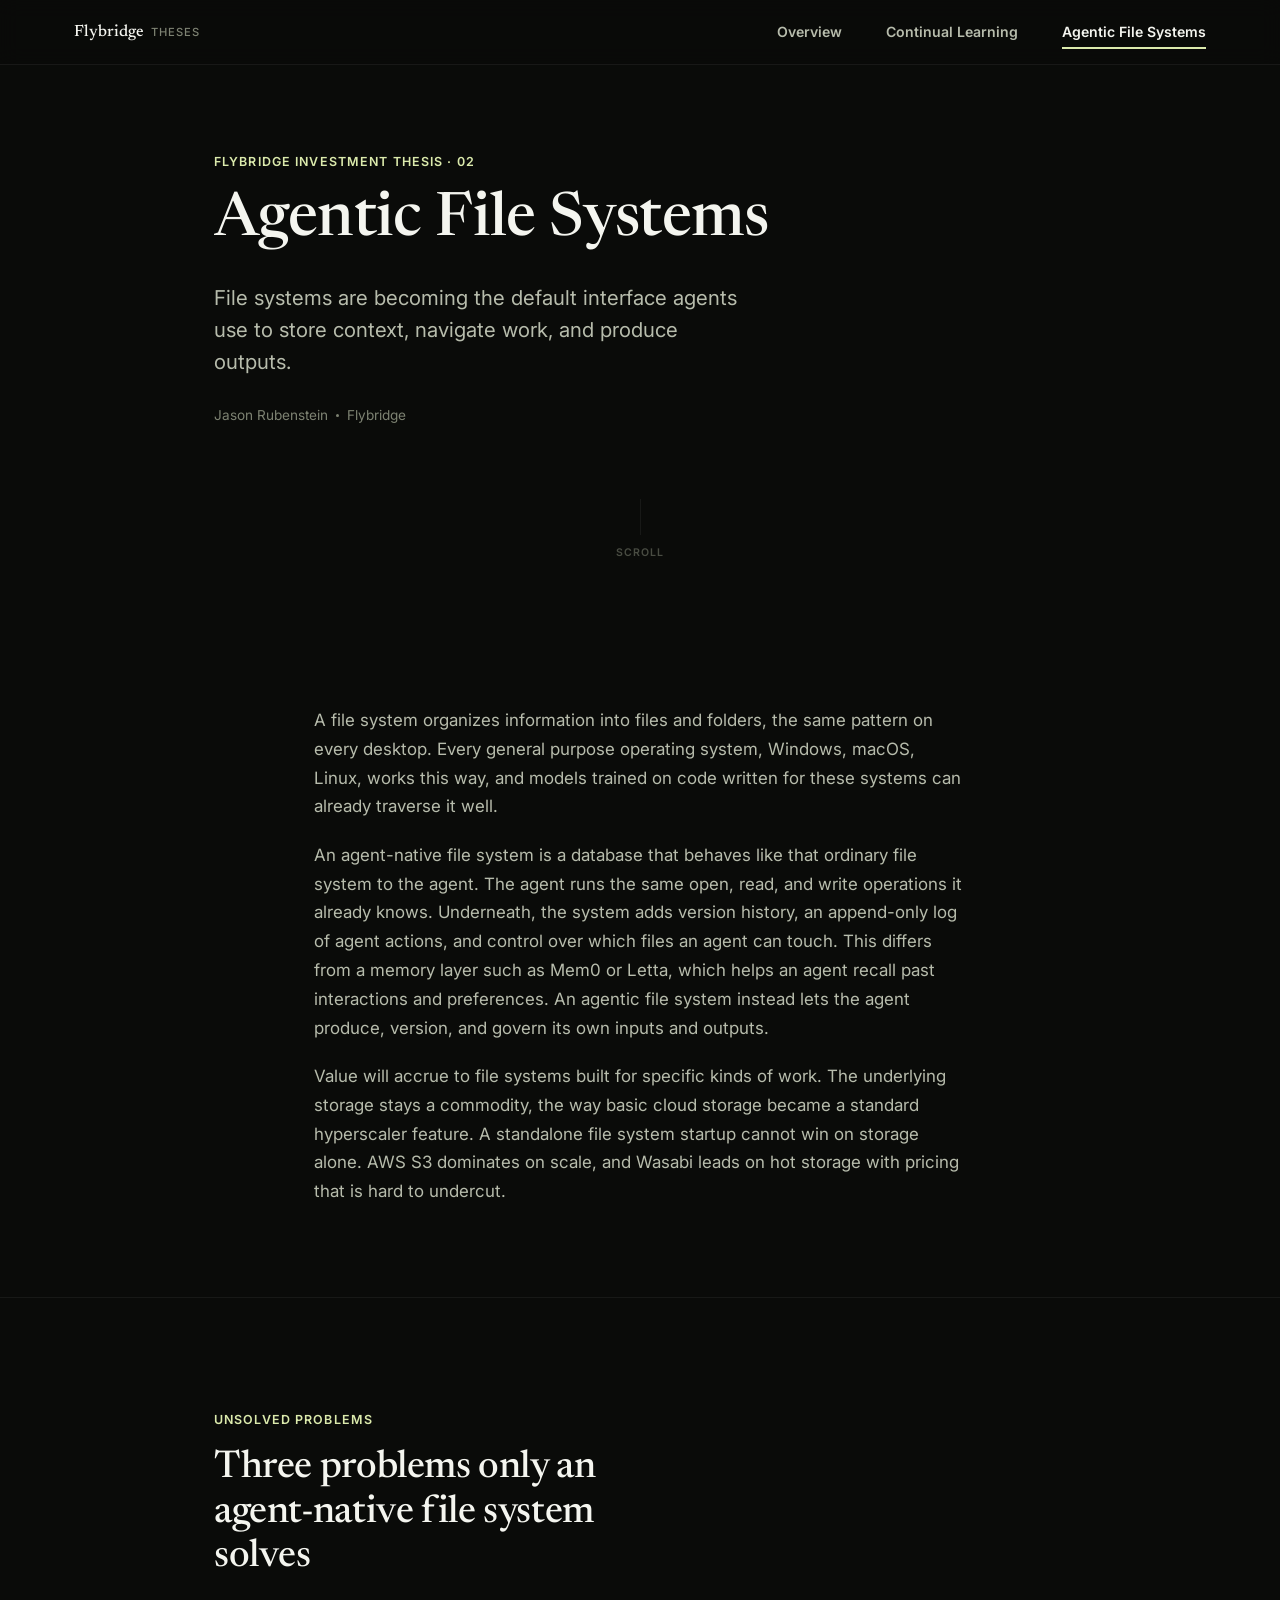
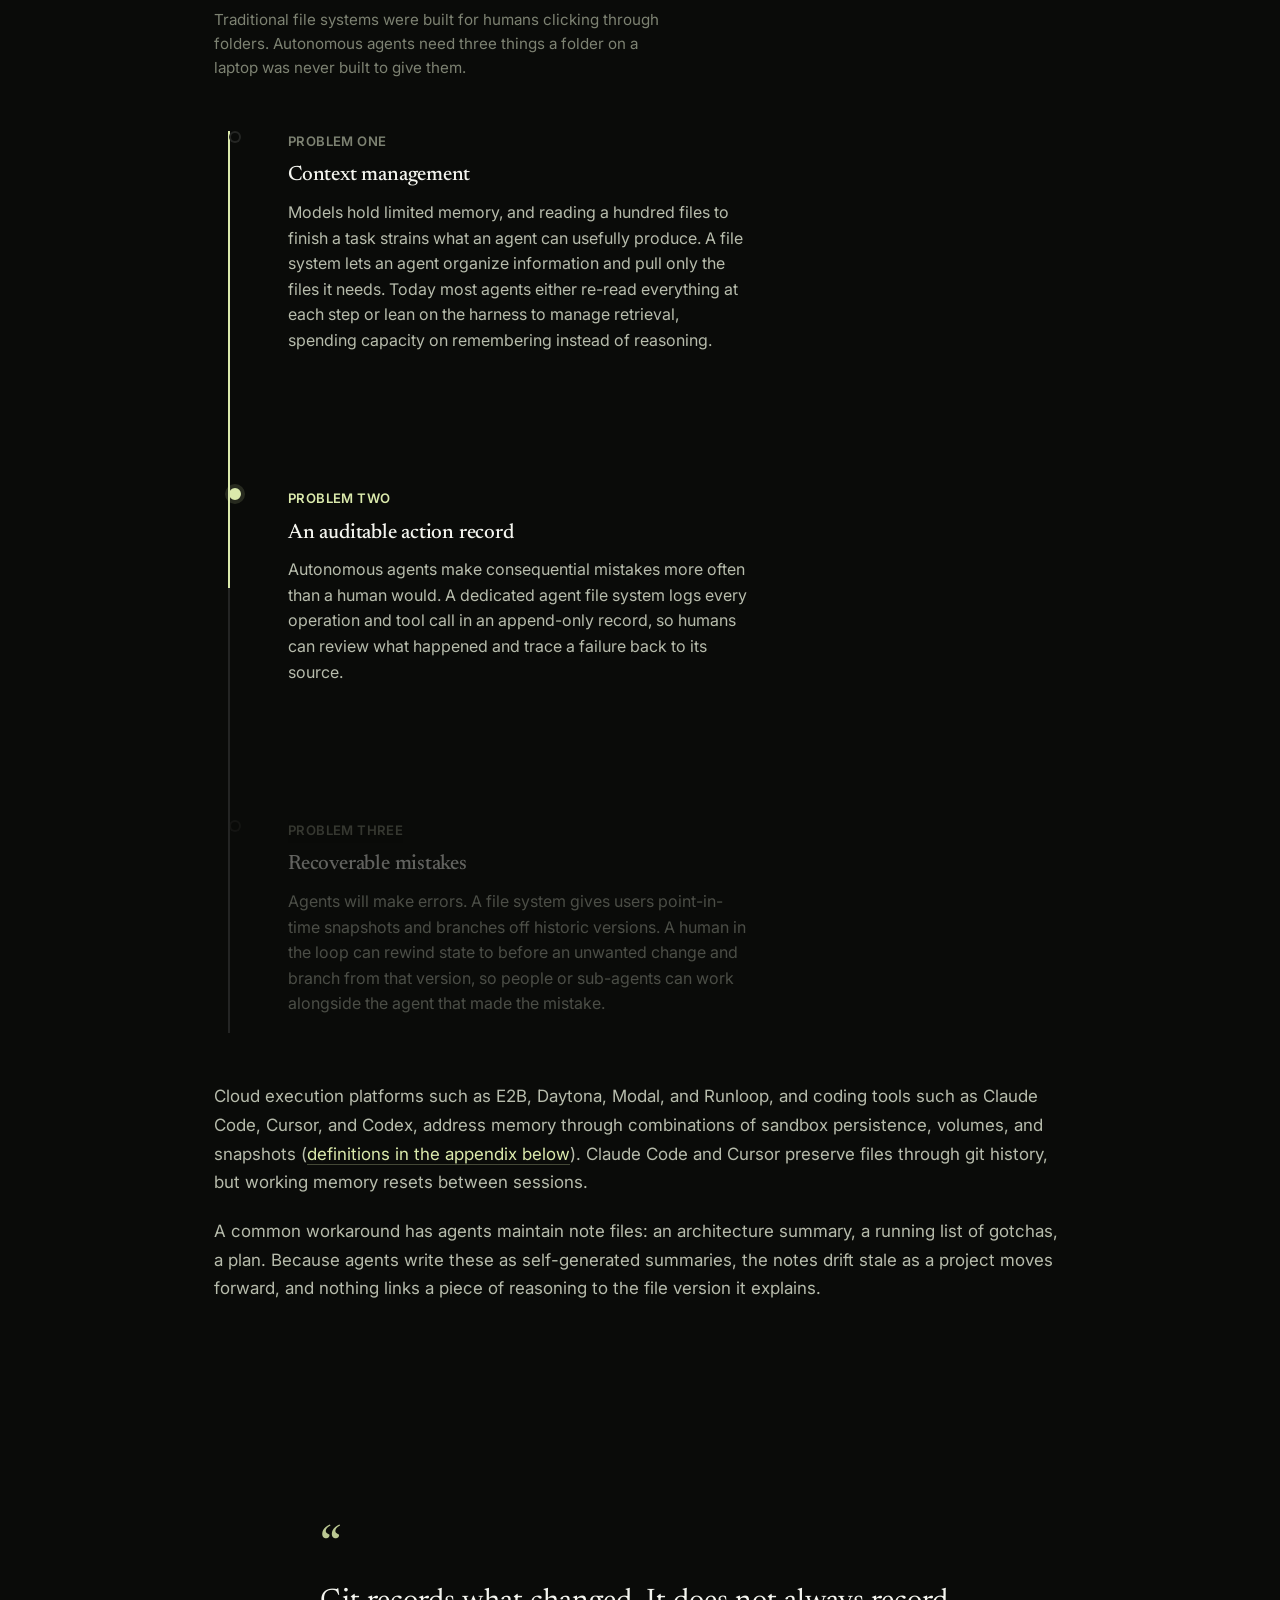
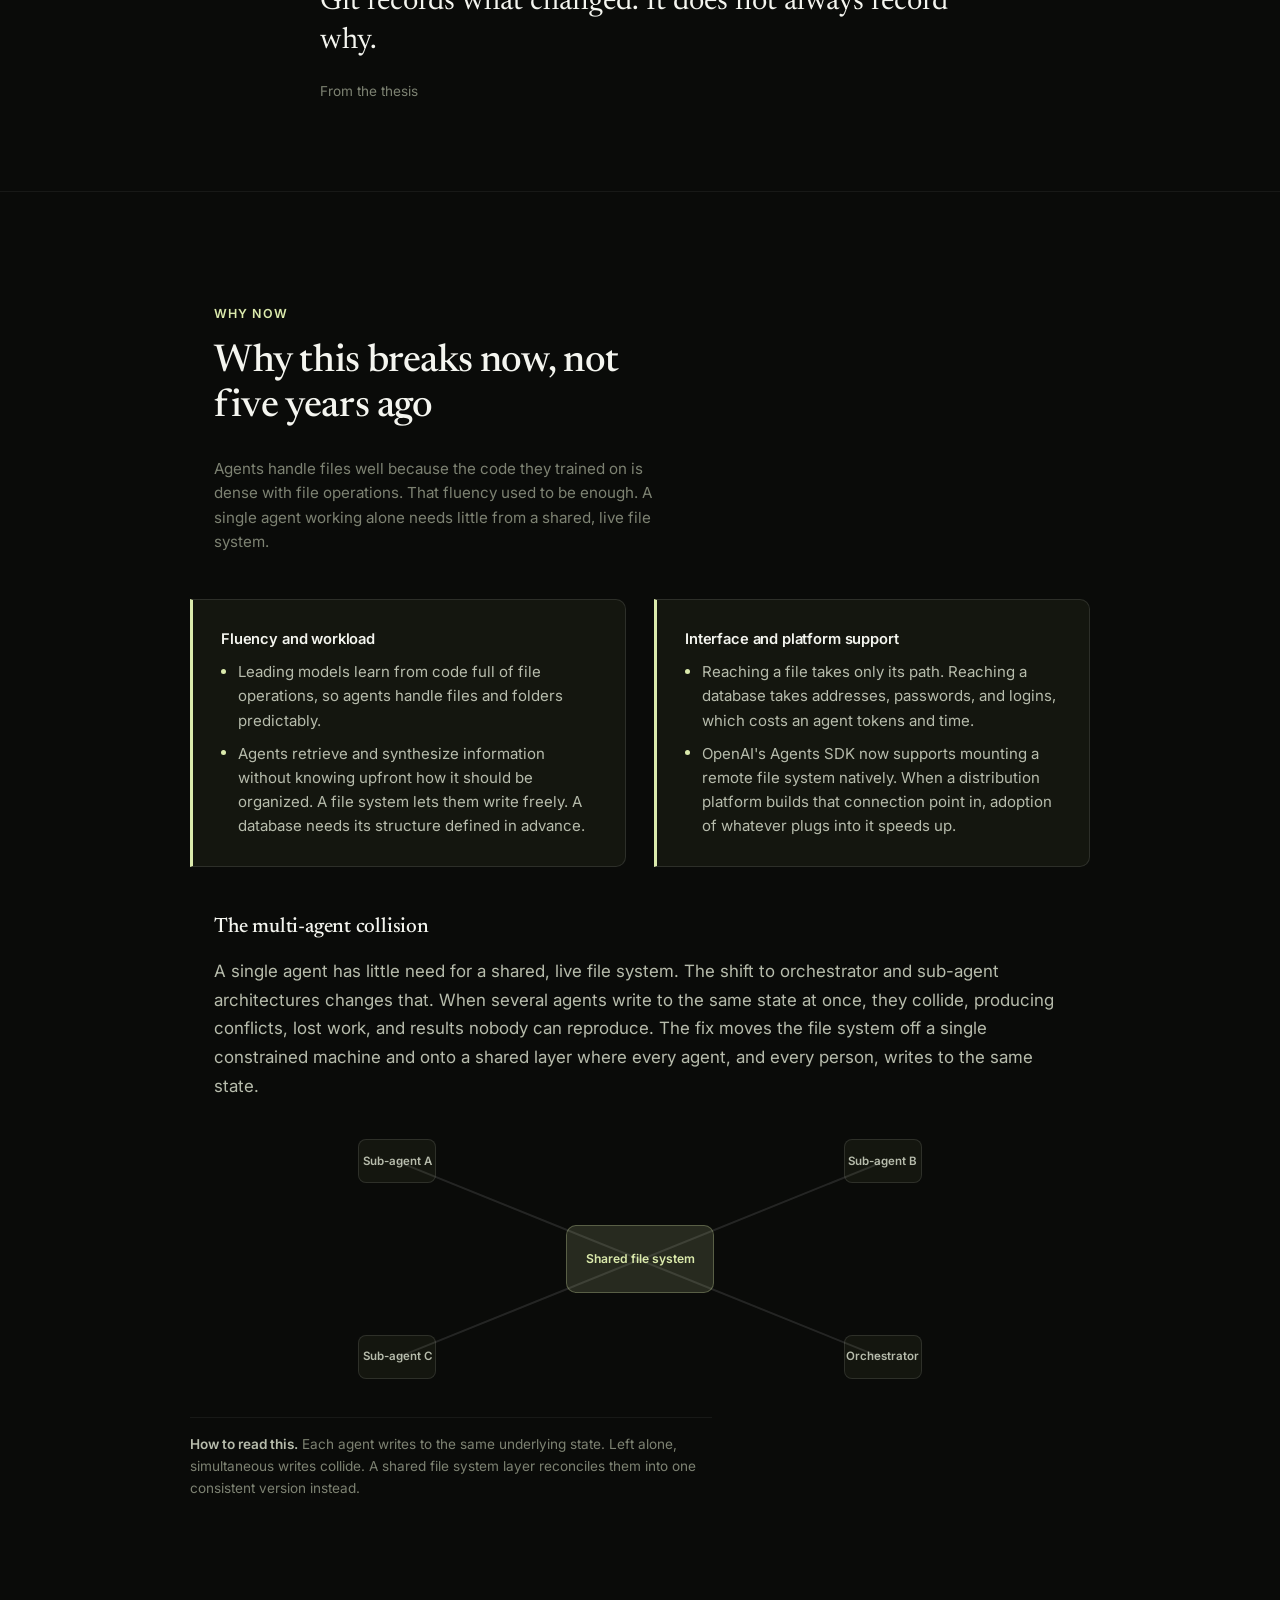
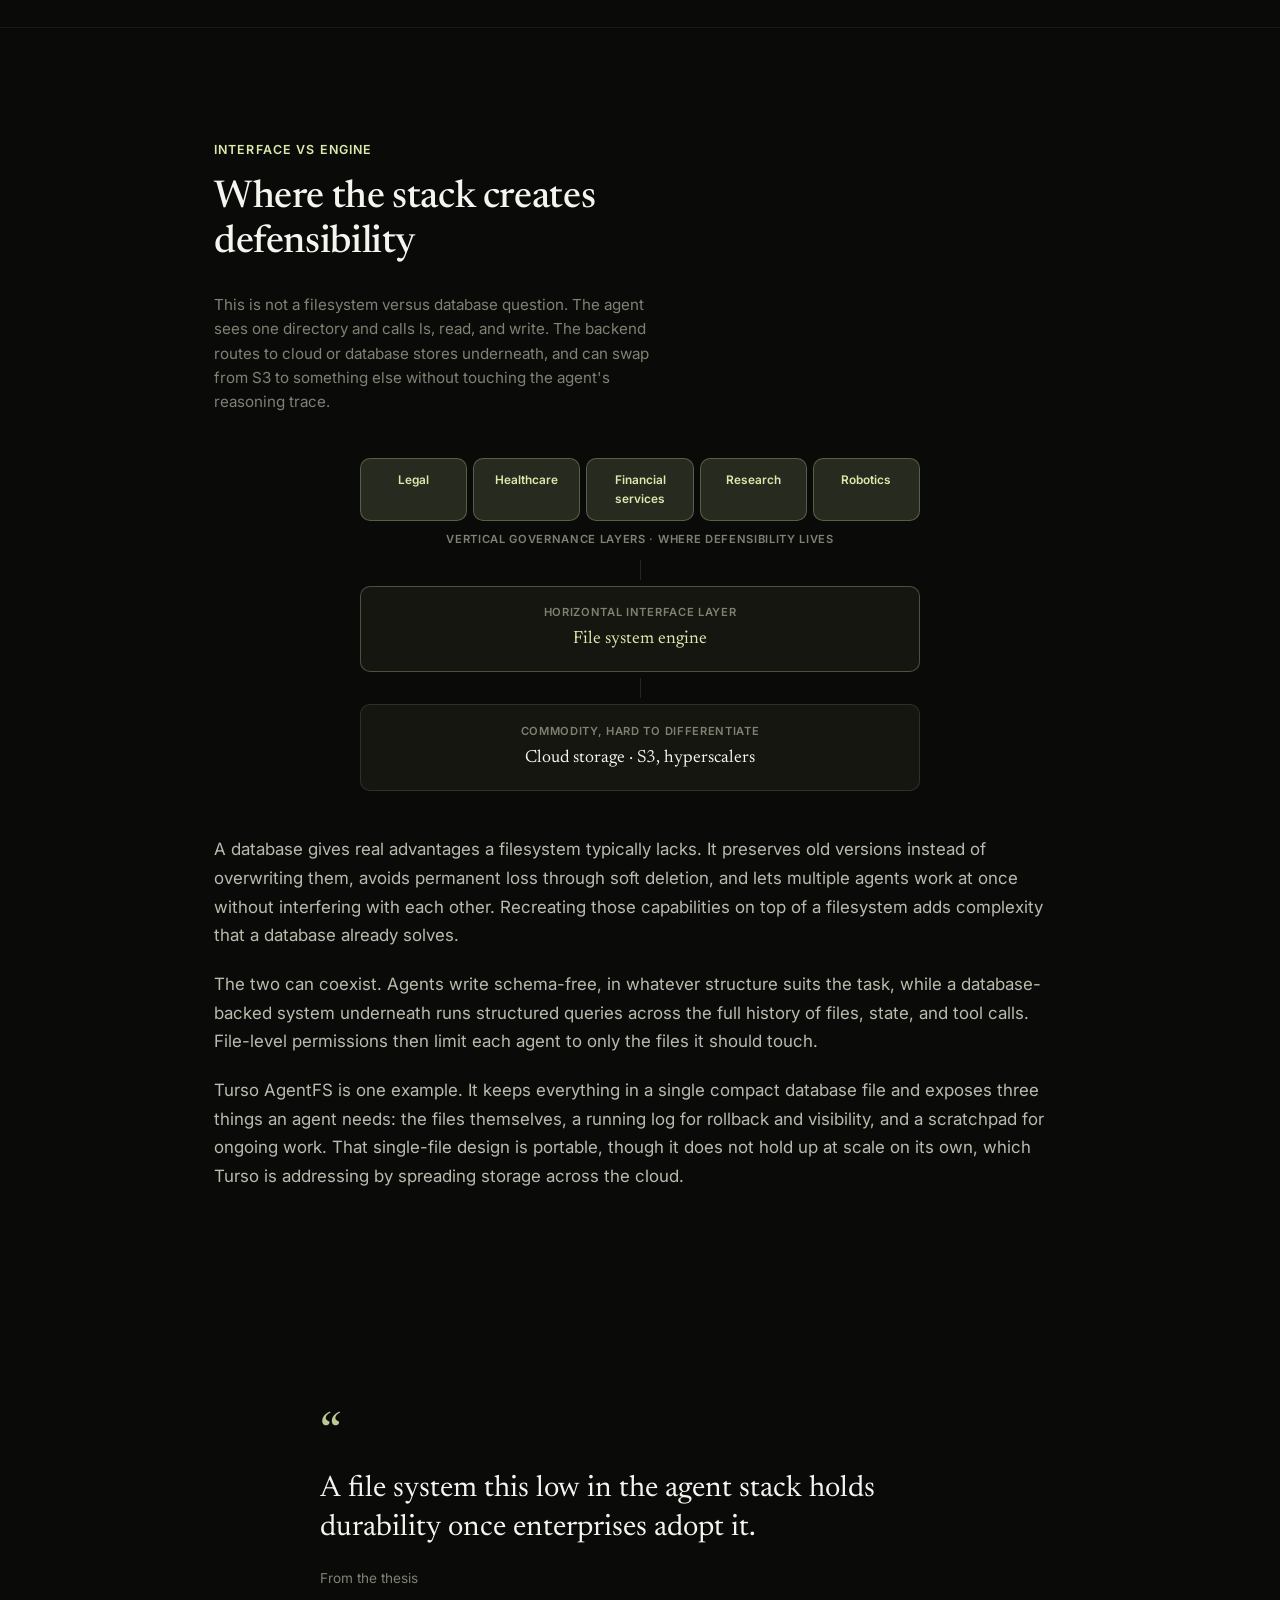
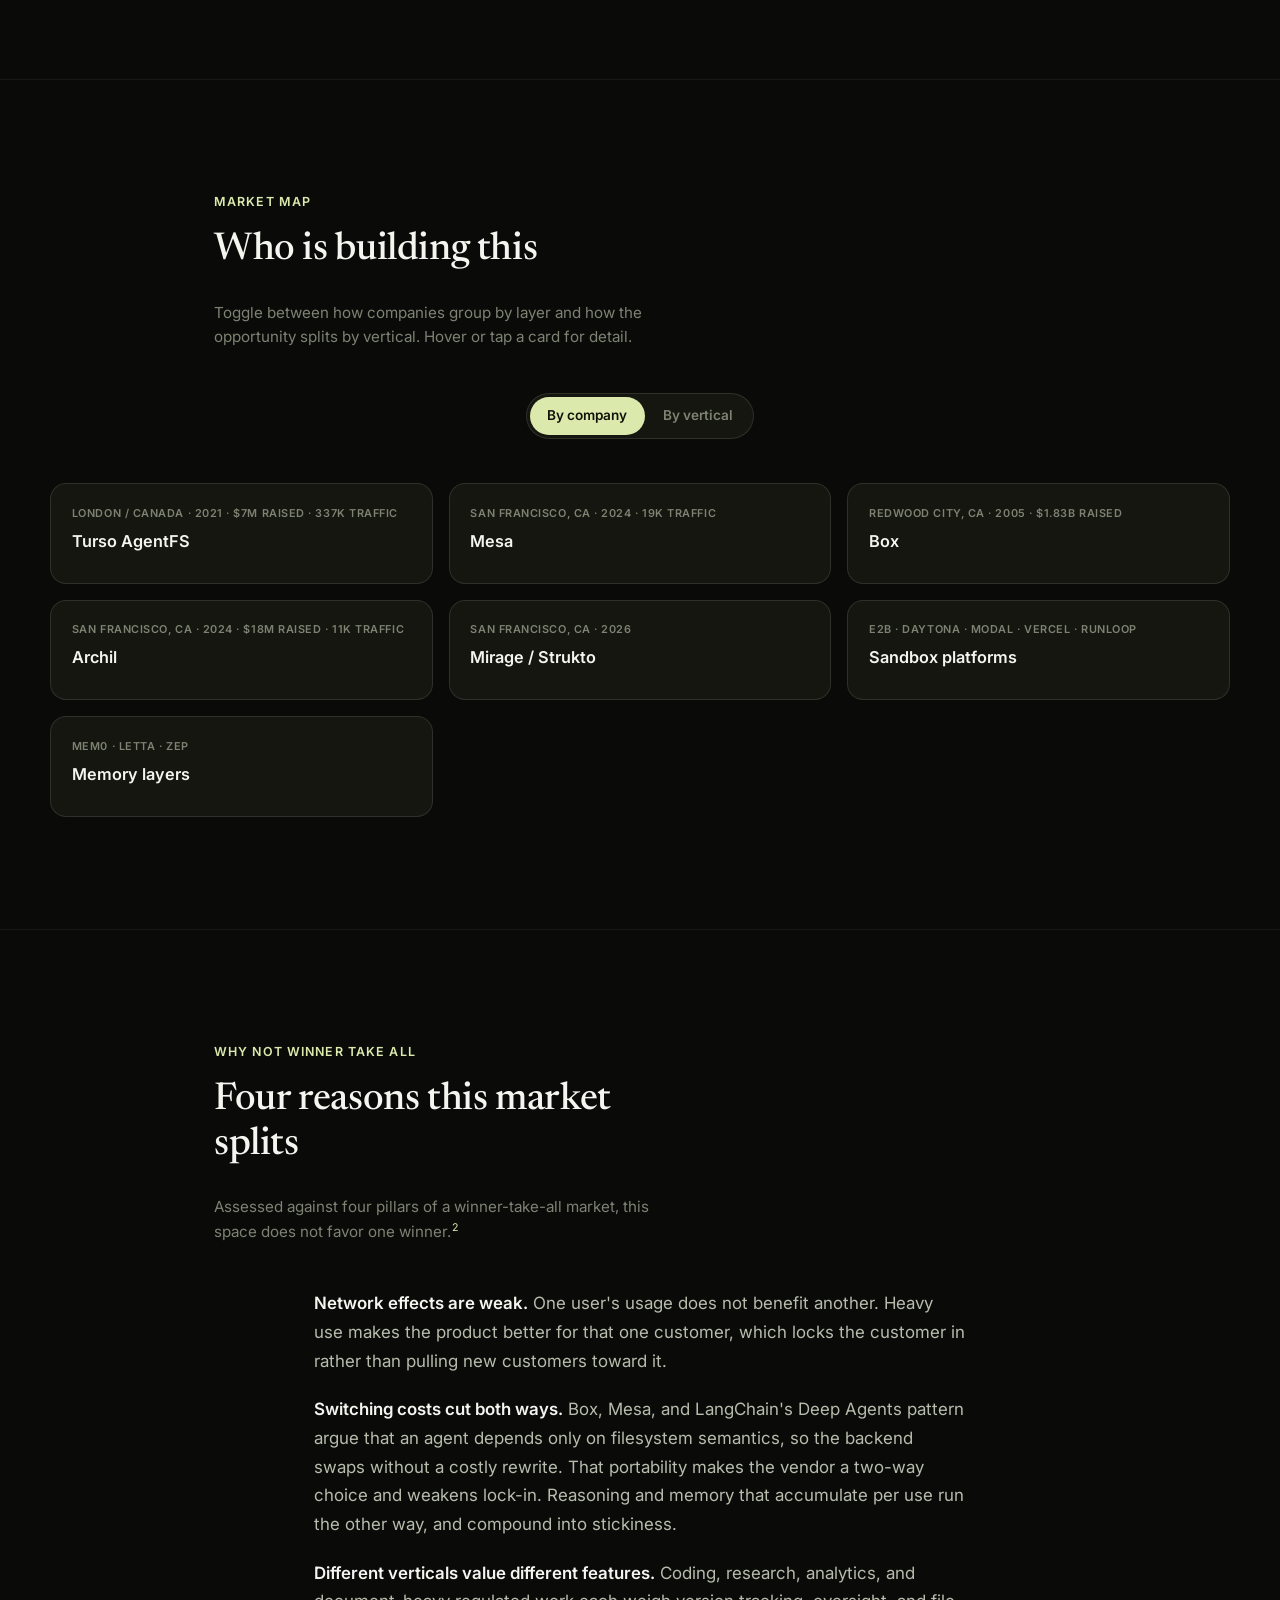
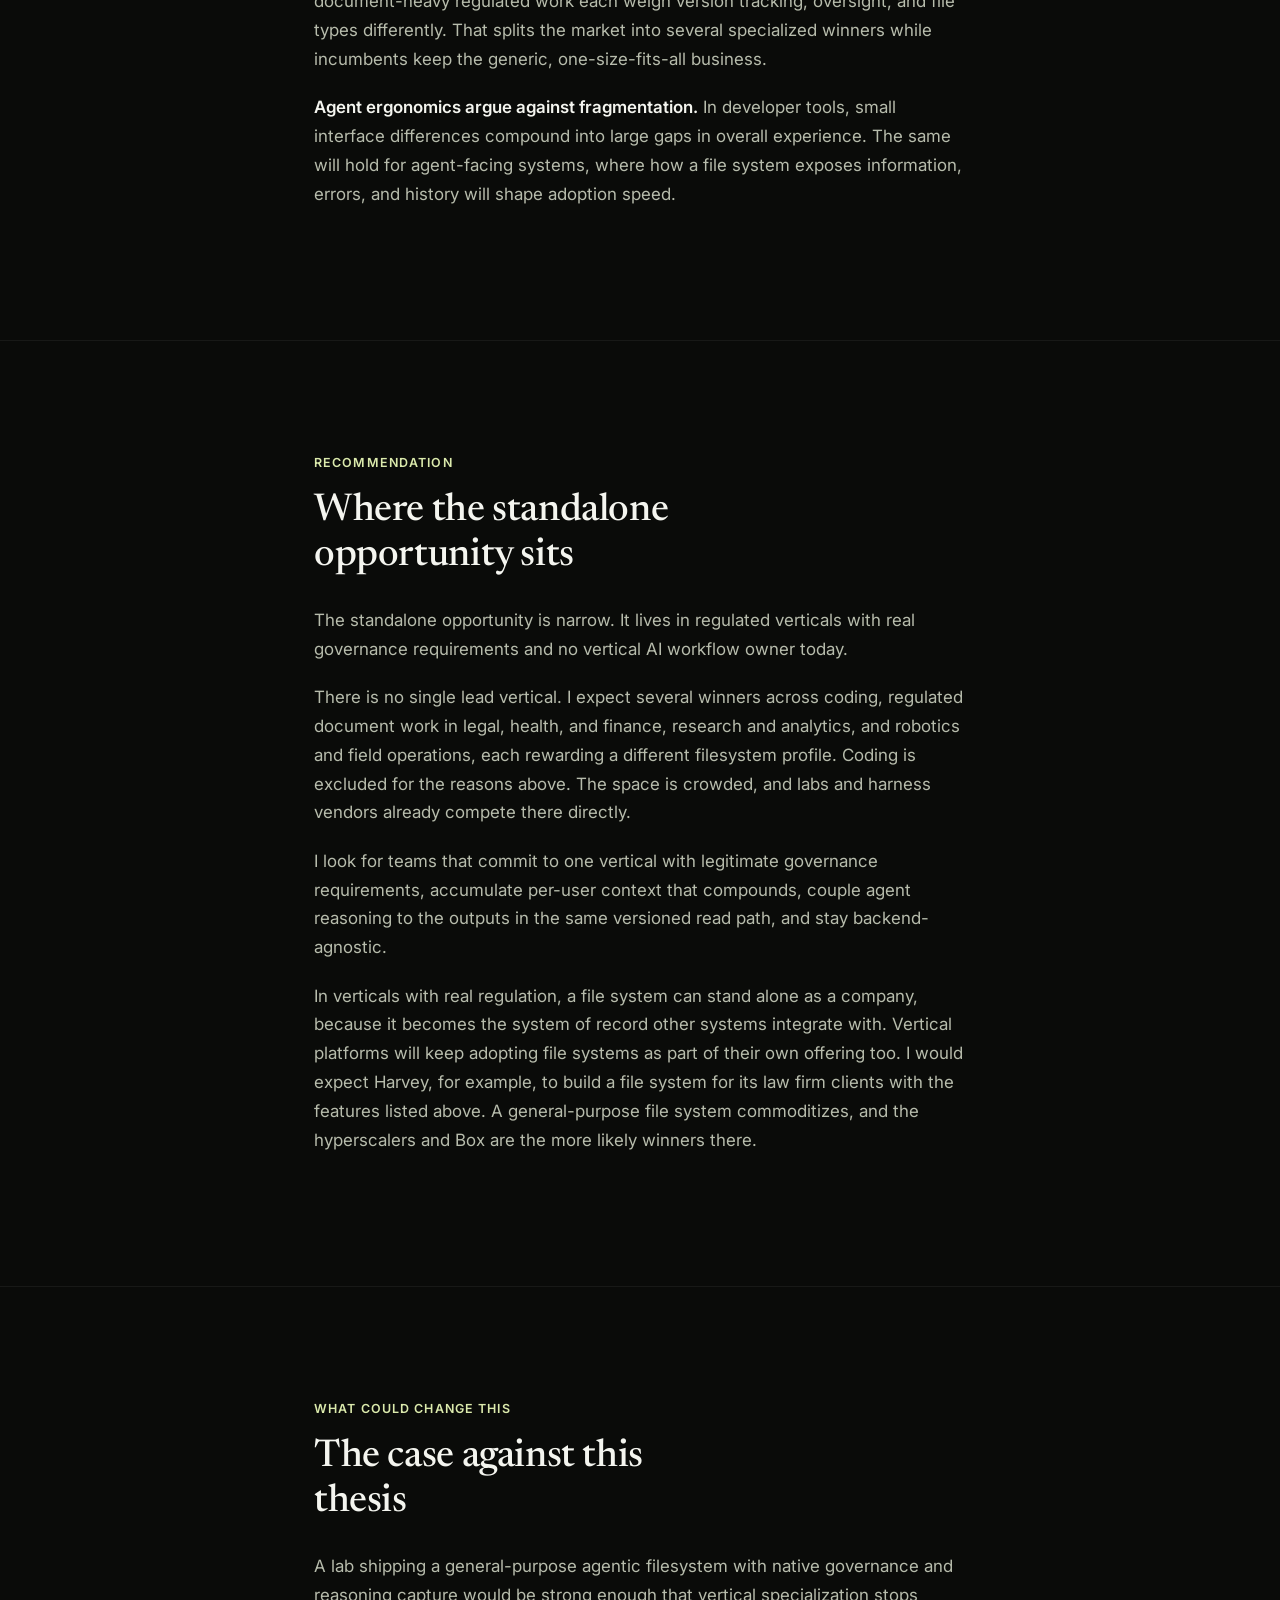
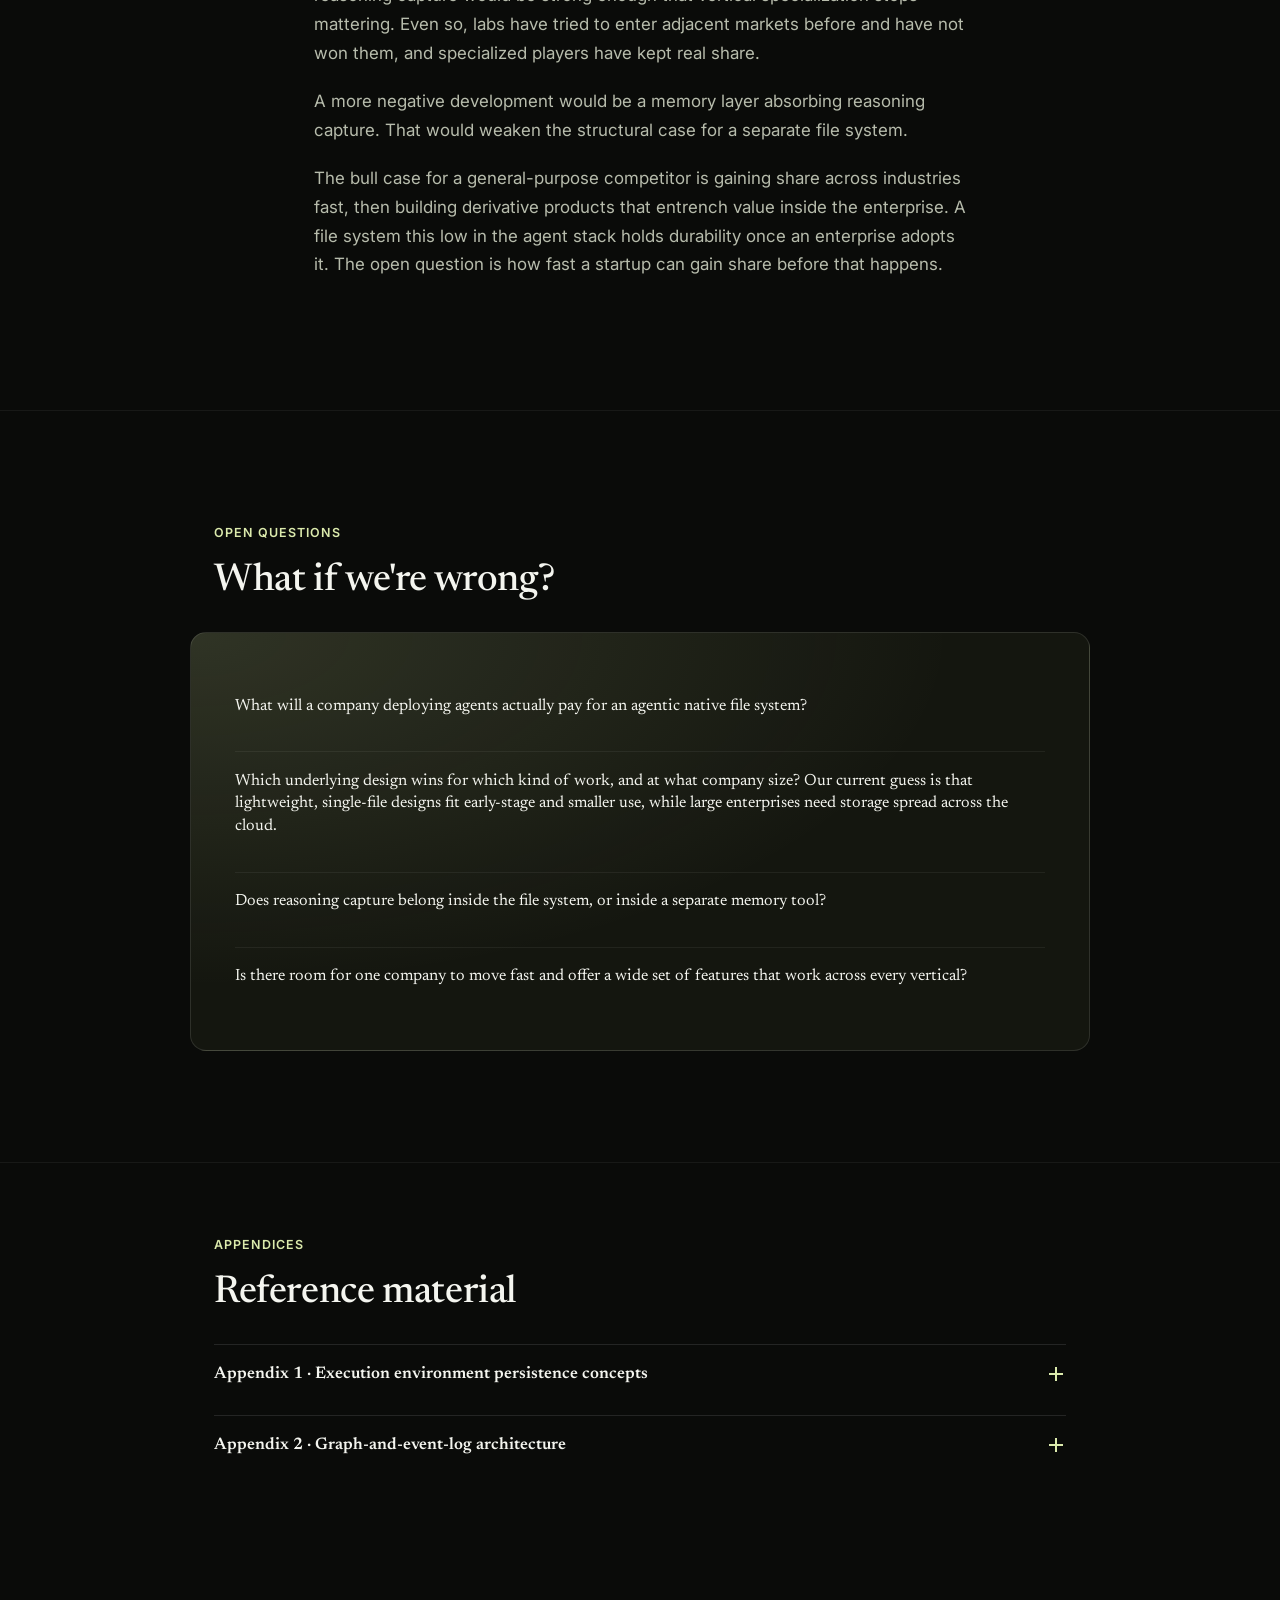
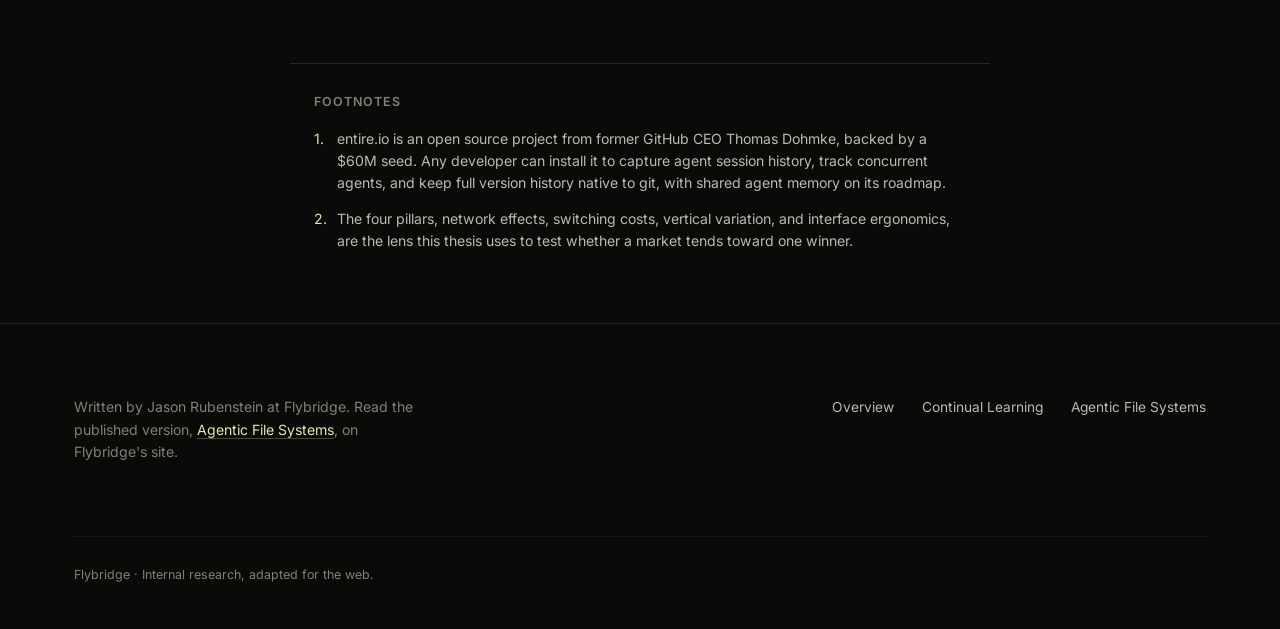
==== agentic-file-systems.html @ 0da9549b "initial commit" ====
<!DOCTYPE html>
<html lang="en">
<head>
<meta charset="UTF-8" />
<meta name="viewport" content="width=device-width, initial-scale=1.0" />
<title>Agentic File Systems — Flybridge Investment Thesis</title>
<meta name="description" content="File systems are becoming the default interface agents use to store context, navigate work, and produce outputs. A Flybridge investment thesis on where value accrues in agent-native file systems." />
<link rel="preconnect" href="https://fonts.googleapis.com">
<link rel="preconnect" href="https://fonts.gstatic.com" crossorigin>
<link href="https://fonts.googleapis.com/css2?family=Newsreader:wght@500&family=Inter:wght@400;600&display=swap" rel="stylesheet">
<link rel="stylesheet" href="css/style.css">
</head>
<body>

<div class="scroll-progress" aria-hidden="true"></div>

<nav class="site-nav">
  <div class="site-nav__inner">
    <a href="index.html" class="site-nav__brand">Flybridge <span>Theses</span></a>
    <button class="site-nav__toggle" aria-label="Toggle menu" aria-expanded="false">
      <span></span><span></span><span></span>
    </button>
    <div class="site-nav__links">
      <a href="index.html">Overview</a>
      <a href="continual-learning.html">Continual Learning</a>
      <a href="agentic-file-systems.html" class="is-active">Agentic File Systems</a>
    </div>
  </div>
</nav>

<main>

  <!-- Hero -->
  <section class="hero">
    <div class="container container--wide">
      <span class="eyebrow reveal">Flybridge Investment Thesis · 02</span>
      <h1 class="word-reveal">Agentic File Systems</h1>
      <p class="lede hero__lede reveal">File systems are becoming the default interface agents use to store context, navigate work, and produce outputs.</p>
      <div class="hero__meta reveal">
        <span>Jason Rubenstein</span>
        <span class="dot"></span>
        <span>Flybridge</span>
      </div>
      <div class="scroll-cue" aria-hidden="true">
        <div class="scroll-cue__line"></div>
        <span>Scroll</span>
      </div>
    </div>
  </section>

  <!-- Overview / definition -->
  <section class="section--tight">
    <div class="container reveal">
      <p class="body-text">A file system organizes information into files and folders, the same pattern on every desktop. Every general purpose operating system, Windows, macOS, Linux, works this way, and models trained on code written for these systems can already traverse it well.</p>
      <p class="body-text">An agent-native file system is a database that behaves like that ordinary file system to the agent. The agent runs the same open, read, and write operations it already knows. Underneath, the system adds version history, an append-only log of agent actions, and control over which files an agent can touch. This differs from a memory layer such as Mem0 or Letta, which helps an agent recall past interactions and preferences. An agentic file system instead lets the agent produce, version, and govern its own inputs and outputs.</p>
      <p class="body-text">Value will accrue to file systems built for specific kinds of work. The underlying storage stays a commodity, the way basic cloud storage became a standard hyperscaler feature. A standalone file system startup cannot win on storage alone. AWS S3 dominates on scale, and Wasabi leads on hot storage with pricing that is hard to undercut.</p>
    </div>
  </section>

  <!-- Three problems -->
  <section class="section section-border">
    <div class="container container--wide reveal">
      <span class="eyebrow">Unsolved problems</span>
      <h2 class="section-title">Three problems only an agent-native file system solves</h2>
      <p class="section-kicker">Traditional file systems were built for humans clicking through folders. Autonomous agents need three things a folder on a laptop was never built to give them.</p>
    </div>

    <div class="timeline container container--wide reveal">
      <div class="timeline__spine">
        <div class="timeline__spine-track"></div>
        <div class="timeline__spine-fill"></div>
      </div>
      <div class="timeline__stages">
        <div class="timeline__stage">
          <span class="timeline__dot"></span>
          <span class="timeline__stage-label">Problem one</span>
          <h3>Context management</h3>
          <p>Models hold limited memory, and reading a hundred files to finish a task strains what an agent can usefully produce. A file system lets an agent organize information and pull only the files it needs. Today most agents either re-read everything at each step or lean on the harness to manage retrieval, spending capacity on remembering instead of reasoning.</p>
        </div>
        <div class="timeline__stage">
          <span class="timeline__dot"></span>
          <span class="timeline__stage-label">Problem two</span>
          <h3>An auditable action record</h3>
          <p>Autonomous agents make consequential mistakes more often than a human would. A dedicated agent file system logs every operation and tool call in an append-only record, so humans can review what happened and trace a failure back to its source.</p>
        </div>
        <div class="timeline__stage">
          <span class="timeline__dot"></span>
          <span class="timeline__stage-label">Problem three</span>
          <h3>Recoverable mistakes</h3>
          <p>Agents will make errors. A file system gives users point-in-time snapshots and branches off historic versions. A human in the loop can rewind state to before an unwanted change and branch from that version, so people or sub-agents can work alongside the agent that made the mistake.</p>
        </div>
      </div>
    </div>

    <div class="container container--wide reveal mt-4">
      <p class="body-text">Cloud execution platforms such as E2B, Daytona, Modal, and Runloop, and coding tools such as Claude Code, Cursor, and Codex, address memory through combinations of sandbox persistence, volumes, and snapshots (<a href="#appendix-1" class="link-accent">definitions in the appendix below</a>). Claude Code and Cursor preserve files through git history, but working memory resets between sessions.</p>
      <p class="body-text">A common workaround has agents maintain note files: an architecture summary, a running list of gotchas, a plan. Because agents write these as self-generated summaries, the notes drift stale as a project moves forward, and nothing links a piece of reasoning to the file version it explains.</p>
    </div>
  </section>

  <!-- Pull quote 1 -->
  <section class="section--tight">
    <div class="container pull-quote reveal">
      <p class="word-reveal">Git records what changed. It does not always record why.</p>
      <cite>From the thesis</cite>
    </div>
  </section>

  <!-- Why now -->
  <section class="section section-border">
    <div class="container container--wide reveal">
      <span class="eyebrow">Why now</span>
      <h2 class="section-title">Why this breaks now, not five years ago</h2>
      <p class="section-kicker">Agents handle files well because the code they trained on is dense with file operations. That fluency used to be enough. A single agent working alone needs little from a shared, live file system.</p>
    </div>

    <div class="grid-2 reveal">
      <div class="callout">
        <h4>Fluency and workload</h4>
        <ul>
          <li>Leading models learn from code full of file operations, so agents handle files and folders predictably.</li>
          <li>Agents retrieve and synthesize information without knowing upfront how it should be organized. A file system lets them write freely. A database needs its structure defined in advance.</li>
        </ul>
      </div>
      <div class="callout">
        <h4>Interface and platform support</h4>
        <ul>
          <li>Reaching a file takes only its path. Reaching a database takes addresses, passwords, and logins, which costs an agent tokens and time.</li>
          <li>OpenAI's Agents SDK now supports mounting a remote file system natively. When a distribution platform builds that connection point in, adoption of whatever plugs into it speeds up.</li>
        </ul>
      </div>
    </div>

    <div class="container container--wide reveal mt-4">
      <h3 style="font-family: var(--font-display); font-size: 1.3rem; margin-bottom: 0.6em;">The multi-agent collision</h3>
      <p class="body-text">A single agent has little need for a shared, live file system. The shift to orchestrator and sub-agent architectures changes that. When several agents write to the same state at once, they collide, producing conflicts, lost work, and results nobody can reproduce. The fix moves the file system off a single constrained machine and onto a shared layer where every agent, and every person, writes to the same state.</p>
    </div>

    <div class="collision reveal mt-3" aria-hidden="true">
      <div class="collision__agent collision__agent--a">Sub-agent A</div>
      <div class="collision__agent collision__agent--b">Sub-agent B</div>
      <div class="collision__agent collision__agent--c">Sub-agent C</div>
      <div class="collision__agent collision__agent--d">Orchestrator</div>
      <div class="collision__line collision__line--a"></div>
      <div class="collision__line collision__line--b"></div>
      <div class="collision__line collision__line--c"></div>
      <div class="collision__line collision__line--d"></div>
      <div class="collision__hub">Shared file system</div>
    </div>
    <div class="viz-block reveal">
      <p class="viz-caption"><strong>How to read this.</strong> Each agent writes to the same underlying state. Left alone, simultaneous writes collide. A shared file system layer reconciles them into one consistent version instead.</p>
    </div>
  </section>

  <!-- Interface vs Engine -->
  <section class="section section-border">
    <div class="container container--wide reveal">
      <span class="eyebrow">Interface vs engine</span>
      <h2 class="section-title">Where the stack creates defensibility</h2>
      <p class="section-kicker">This is not a filesystem versus database question. The agent sees one directory and calls ls, read, and write. The backend routes to cloud or database stores underneath, and can swap from S3 to something else without touching the agent's reasoning trace.</p>
    </div>

    <div class="stack-diagram reveal-stagger">
      <div class="stack-layer stack-layer--governance">
        <div class="stack-chip">Legal</div>
        <div class="stack-chip">Healthcare</div>
        <div class="stack-chip">Financial services</div>
        <div class="stack-chip">Research</div>
        <div class="stack-chip">Robotics</div>
      </div>
      <div class="stack-layer__label text-center" style="text-align:center; margin: 0.4em 0;">Vertical governance layers · where defensibility lives</div>
      <div class="stack-connector"></div>
      <div class="stack-layer stack-layer--engine">
        <div class="stack-layer__label">Horizontal interface layer</div>
        <div class="stack-layer__title">File system engine</div>
      </div>
      <div class="stack-connector"></div>
      <div class="stack-layer">
        <div class="stack-layer__label">Commodity, hard to differentiate</div>
        <div class="stack-layer__title">Cloud storage · S3, hyperscalers</div>
      </div>
    </div>

    <div class="container container--wide reveal mt-4">
      <p class="body-text">A database gives real advantages a filesystem typically lacks. It preserves old versions instead of overwriting them, avoids permanent loss through soft deletion, and lets multiple agents work at once without interfering with each other. Recreating those capabilities on top of a filesystem adds complexity that a database already solves.</p>
      <p class="body-text">The two can coexist. Agents write schema-free, in whatever structure suits the task, while a database-backed system underneath runs structured queries across the full history of files, state, and tool calls. File-level permissions then limit each agent to only the files it should touch.</p>
      <p class="body-text">Turso AgentFS is one example. It keeps everything in a single compact database file and exposes three things an agent needs: the files themselves, a running log for rollback and visibility, and a scratchpad for ongoing work. That single-file design is portable, though it does not hold up at scale on its own, which Turso is addressing by spreading storage across the cloud.</p>
    </div>
  </section>

  <!-- Pull quote 2 -->
  <section class="section--tight">
    <div class="container pull-quote reveal">
      <p class="word-reveal">A file system this low in the agent stack holds durability once enterprises adopt it.</p>
      <cite>From the thesis</cite>
    </div>
  </section>

  <!-- Market map -->
  <section class="section section-border">
    <div class="container container--wide reveal">
      <span class="eyebrow">Market map</span>
      <h2 class="section-title">Who is building this</h2>
      <p class="section-kicker">Toggle between how companies group by layer and how the opportunity splits by vertical. Hover or tap a card for detail.</p>
    </div>

    <div class="filter-center reveal">
      <div class="filter-toggle" data-controls=".market-map">
        <button class="filter-toggle__btn is-active" data-view-target="company">By company</button>
        <button class="filter-toggle__btn" data-view-target="vertical">By vertical</button>
      </div>
    </div>

    <div class="market-map reveal">

      <div class="card-grid" data-view="company">

        <div class="map-card">
          <div class="map-card__label">London / Canada · 2021 · $7M raised · 337k traffic</div>
          <div class="map-card__title">Turso AgentFS</div>
          <div class="map-card__detail">
            <p>SQLite engine made to look like a file system interface. Keeps old versions instead of overwriting them, ships as a portable file, and tracks the files, a running log of changes, and the agent's scratch notes.</p>
            <p>Founders Glauber Costa and Pekka Enberg met at ScyllaDB, a MongoDB competitor, and now run a team of fifteen. Currently working to make the system scale to real company workloads.</p>
          </div>
        </div>

        <div class="map-card">
          <div class="map-card__label">San Francisco, CA · 2024 · 19k traffic</div>
          <div class="map-card__title">Mesa</div>
          <div class="map-card__detail">
            <p>A file system that remembers every version of any kind of file, built for company document work that needs sign-offs and a clear record of who did what.</p>
            <p>Workflow-layer thesis aligned. The approvals and human sign-off layer line up with Lightspeed's research on this category. Founders Oliver Gilan and Ben Warren met at Microsoft, a team of five with no funding yet.</p>
          </div>
        </div>

        <div class="map-card">
          <div class="map-card__label">Redwood City, CA · 2005 · $1.83B raised</div>
          <div class="map-card__title">Box</div>
          <div class="map-card__detail">
            <p>Established public company offering the same folder-style access, wrapped in the security and compliance controls large companies already trust.</p>
            <p>Owns enterprise content and governance distribution. Hard to displace in the general case. Competes against startups on regulated verticals.</p>
          </div>
        </div>

        <div class="map-card">
          <div class="map-card__label">San Francisco, CA · 2024 · $18M raised · 11k traffic</div>
          <div class="map-card__title">Archil</div>
          <div class="map-card__detail">
            <p>Turns cloud storage a company already owns, such as Amazon S3, into a fast local folder agents can read and write without moving the data first.</p>
            <p>Removes the data-staging step and gives agents memory across runs, real infrastructure value, though it sits close to the raw storage that commoditizes. Founder Hunter Leath went through YC, with past experience in cloud storage systems at Netflix.</p>
          </div>
        </div>

        <div class="map-card">
          <div class="map-card__label">San Francisco, CA · 2026</div>
          <div class="map-card__title">Mirage / Strukto</div>
          <div class="map-card__detail">
            <p>Open-source unified virtual filesystem that mounts S3, Google Drive, Slack, GitHub, Redis, and a dozen other backends as one folder tree. Agents interact with all of them through standard Unix bash tools.</p>
            <p>Strong on developer ergonomics. First public release in May 2026 drew 3,100 GitHub stars. Governance is light: no audit logs, no append-only event log, no formal permissioning, which limits fit for regulated verticals.</p>
          </div>
        </div>

        <div class="map-card">
          <div class="map-card__label">E2B · Daytona · Modal · Vercel · Runloop</div>
          <div class="map-card__title">Sandbox platforms</div>
          <div class="map-card__detail">
            <p>Temporary execution environments that spin up per run. They run the work, then forget everything when they shut down.</p>
            <p>Some persistence layers have been built to fill this gap, with each company taking a slightly different approach.</p>
          </div>
        </div>

        <div class="map-card">
          <div class="map-card__label">Mem0 · Letta · Zep</div>
          <div class="map-card__title">Memory layers</div>
          <div class="map-card__detail">
            <p>Tools that store and recall facts so an agent can look things up later.</p>
            <p>The alternate leading approach to capturing an agent's reasoning. Whether that reasoning should live here or inside the versioned file system stays an open question.</p>
          </div>
        </div>

      </div>

      <div class="card-grid" data-view="vertical" style="display:none;">

        <div class="map-card">
          <div class="map-card__label">Legal · contracts, litigation</div>
          <div class="map-card__title">Legal</div>
          <div class="map-card__detail">
            <p>Tracks specific document changes, keeps a record of who changed what, and controls who can see which documents by case and confidentiality level. Every version stays intact.</p>
            <p>Long term value: a structured map of contract terms and obligations. iManage and NetDocuments already lead this market. Harvey, Legora, and peers may build a file system into their own offering.</p>
          </div>
        </div>

        <div class="map-card">
          <div class="map-card__label">Healthcare · clinical, imaging</div>
          <div class="map-card__title">Healthcare</div>
          <div class="map-card__detail">
            <p>Tracks who viewed a record, not only who edited it, since privacy law cares who looked at patient data. Stripping identifying details out where needed also matters here.</p>
            <p>Long term value: a privacy and consent model for each health system. A system built to track edits differs from one built to track views.</p>
          </div>
        </div>

        <div class="map-card">
          <div class="map-card__label">Financial services · trading, risk, audit</div>
          <div class="map-card__title">Financial services</div>
          <div class="map-card__detail">
            <p>Records must stay exact, kept unchanged for years by law, and able to recreate what the data showed on any past date.</p>
            <p>Long term value: traceability that survives a swap of the underlying storage. Regulators require it here, rather than customers simply preferring it.</p>
          </div>
        </div>

        <div class="map-card">
          <div class="map-card__label">Research</div>
          <div class="map-card__title">Research</div>
          <div class="map-card__detail">
            <p>Researchers branch off in many directions and merge back the parts that work. Reproducing a result means bundling data, code, setup, and settings together after frequent iteration.</p>
            <p>Long term value: reusable records of how each result was reached.</p>
          </div>
        </div>

        <div class="map-card">
          <div class="map-card__label">Robotics · field operations</div>
          <div class="map-card__title">Robotics and field operations</div>
          <div class="map-card__detail">
            <p>Runs on the device in the field rather than in the cloud, responds fast when timing matters, records a heavy stream of sensor data, and re-syncs without conflict after losing connection.</p>
            <p>Long term value: the syncing layer itself, plus a stored map of work. A fundamentally different design from standalone document-tracking tools.</p>
          </div>
        </div>

        <div class="map-card">
          <div class="map-card__label">Coding · general analytics</div>
          <div class="map-card__title">Coding and general analytics</div>
          <div class="map-card__detail">
            <p>Standard version control for code, or standard querying for data.</p>
            <p>Whatever the system accumulates moves with the files, so nothing locks the customer in, and the established data-warehouse players already own the analytics side. I would hesitate on a standalone product here, since big AI labs and existing developer tools already reach these customers. Tools like entire.io show the reasoning-capture pattern still has room to run inside git workflows.<sup class="fn-ref" data-fn="fn1">1</sup></p>
          </div>
        </div>

      </div>

    </div>
  </section>

  <!-- Why not winner take all -->
  <section class="section section-border">
    <div class="container container--wide reveal">
      <span class="eyebrow">Why not winner take all</span>
      <h2 class="section-title">Four reasons this market splits</h2>
      <p class="section-kicker">Assessed against four pillars of a winner-take-all market, this space does not favor one winner.<sup class="fn-ref" data-fn="fn2">2</sup></p>
    </div>
    <div class="container reveal">
      <p class="body-text"><strong>Network effects are weak.</strong> One user's usage does not benefit another. Heavy use makes the product better for that one customer, which locks the customer in rather than pulling new customers toward it.</p>
      <p class="body-text"><strong>Switching costs cut both ways.</strong> Box, Mesa, and LangChain's Deep Agents pattern argue that an agent depends only on filesystem semantics, so the backend swaps without a costly rewrite. That portability makes the vendor a two-way choice and weakens lock-in. Reasoning and memory that accumulate per use run the other way, and compound into stickiness.</p>
      <p class="body-text"><strong>Different verticals value different features.</strong> Coding, research, analytics, and document-heavy regulated work each weigh version tracking, oversight, and file types differently. That splits the market into several specialized winners while incumbents keep the generic, one-size-fits-all business.</p>
      <p class="body-text"><strong>Agent ergonomics argue against fragmentation.</strong> In developer tools, small interface differences compound into large gaps in overall experience. The same will hold for agent-facing systems, where how a file system exposes information, errors, and history will shape adoption speed.</p>
    </div>
  </section>

  <!-- Recommendation -->
  <section class="section section-border">
    <div class="container reveal">
      <span class="eyebrow">Recommendation</span>
      <h2 class="section-title">Where the standalone opportunity sits</h2>
      <p class="body-text">The standalone opportunity is narrow. It lives in regulated verticals with real governance requirements and no vertical AI workflow owner today.</p>
      <p class="body-text">There is no single lead vertical. I expect several winners across coding, regulated document work in legal, health, and finance, research and analytics, and robotics and field operations, each rewarding a different filesystem profile. Coding is excluded for the reasons above. The space is crowded, and labs and harness vendors already compete there directly.</p>
      <p class="body-text">I look for teams that commit to one vertical with legitimate governance requirements, accumulate per-user context that compounds, couple agent reasoning to the outputs in the same versioned read path, and stay backend-agnostic.</p>
      <p class="body-text">In verticals with real regulation, a file system can stand alone as a company, because it becomes the system of record other systems integrate with. Vertical platforms will keep adopting file systems as part of their own offering too. I would expect Harvey, for example, to build a file system for its law firm clients with the features listed above. A general-purpose file system commoditizes, and the hyperscalers and Box are the more likely winners there.</p>
    </div>
  </section>

  <!-- What could change this -->
  <section class="section section-border">
    <div class="container reveal">
      <span class="eyebrow">What could change this</span>
      <h2 class="section-title">The case against this thesis</h2>
      <p class="body-text">A lab shipping a general-purpose agentic filesystem with native governance and reasoning capture would be strong enough that vertical specialization stops mattering. Even so, labs have tried to enter adjacent markets before and have not won them, and specialized players have kept real share.</p>
      <p class="body-text">A more negative development would be a memory layer absorbing reasoning capture. That would weaken the structural case for a separate file system.</p>
      <p class="body-text">The bull case for a general-purpose competitor is gaining share across industries fast, then building derivative products that entrench value inside the enterprise. A file system this low in the agent stack holds durability once an enterprise adopts it. The open question is how fast a startup can gain share before that happens.</p>
    </div>
  </section>

  <!-- Open questions -->
  <section class="section section-border">
    <div class="container container--wide reveal">
      <span class="eyebrow">Open questions</span>
      <h2 class="section-title">What if we're wrong?</h2>
    </div>
    <div class="what-if-panel reveal">
      <ul class="question-list">
        <li>What will a company deploying agents actually pay for an agentic native file system?</li>
        <li>Which underlying design wins for which kind of work, and at what company size? Our current guess is that lightweight, single-file designs fit early-stage and smaller use, while large enterprises need storage spread across the cloud.</li>
        <li>Does reasoning capture belong inside the file system, or inside a separate memory tool?</li>
        <li>Is there room for one company to move fast and offer a wide set of features that work across every vertical?</li>
      </ul>
    </div>
  </section>

  <!-- Appendices -->
  <section class="section--tight section-border">
    <div class="container container--wide reveal">
      <span class="eyebrow">Appendices</span>
      <h2 class="section-title" style="margin-bottom: var(--space-3);">Reference material</h2>

      <div class="accordion accordion--plain" id="appendix-1">
        <div class="accordion__item">
          <button class="accordion__trigger" aria-expanded="false">
            Appendix 1 · Execution environment persistence concepts
            <span class="plus"></span>
          </button>
          <div class="accordion__panel">
            <div class="accordion__panel-inner">
              <p><strong>Sandbox persistence.</strong> Sandboxes are isolated environments where code runs. By default they wipe clean on shutdown. Sandbox persistence means the state survives between runs, so an agent picks up where it left off.</p>
              <p><strong>Volumes.</strong> Storage attached to a running environment that survives restarts and can move between environments, like an external hard drive that different machines can plug into without losing data.</p>
              <p><strong>Snapshots.</strong> A read-only copy of an environment's full state at a point in time. If something breaks, the system reverts to the snapshot.</p>
              <p><strong>Stateful operations.</strong> Operations where the result depends on prior context. A stateful agent knows what it has already read, decided, and written within a session.</p>
            </div>
          </div>
        </div>

        <div class="accordion__item">
          <button class="accordion__trigger" aria-expanded="false">
            Appendix 2 · Graph-and-event-log architecture
            <span class="plus"></span>
          </button>
          <div class="accordion__panel">
            <div class="accordion__panel-inner">
              <p>Every file is a node. Every relationship between files is a typed edge. Every agent action is an entry in an append-only event log with the reasoning attached.</p>
              <p>Nodes represent files and folders. Edges capture relationships such as <strong>CONTAINS</strong>, <strong>DERIVED_FROM</strong>, and <strong>REFERENCES</strong>.</p>
              <p>Each event log entry records what operation ran and on which file version, why the agent made that choice, what alternatives it rejected, and what prior event triggered it.</p>
            </div>
          </div>
        </div>
      </div>
    </div>
  </section>

  <!-- Footnotes -->
  <section class="section--tight">
    <div class="container footnotes reveal">
      <h2>Footnotes</h2>
      <ol>
        <li id="fn1"><span>entire.io is an open source project from former GitHub CEO Thomas Dohmke, backed by a $60M seed. Any developer can install it to capture agent session history, track concurrent agents, and keep full version history native to git, with shared agent memory on its roadmap.</span></li>
        <li id="fn2"><span>The four pillars, network effects, switching costs, vertical variation, and interface ergonomics, are the lens this thesis uses to test whether a market tends toward one winner.</span></li>
      </ol>
    </div>
  </section>

</main>

<footer class="site-footer">
  <div class="site-footer__inner">
    <div class="site-footer__attrib">
      <p>Written by Jason Rubenstein at Flybridge. Read the published version, <a href="https://www.flybridge.com/ideas/the-bow/agentic-file-systems" class="link-accent" target="_blank" rel="noopener">Agentic File Systems</a>, on Flybridge's site.</p>
    </div>
    <nav class="site-footer__nav">
      <a href="index.html">Overview</a>
      <a href="continual-learning.html">Continual Learning</a>
      <a href="agentic-file-systems.html">Agentic File Systems</a>
    </nav>
    <div class="site-footer__legal">Flybridge · Internal research, adapted for the web.</div>
  </div>
</footer>

<script src="js/main.js"></script>
</body>
</html>
---- css/style.css ----
/* ==========================================================================
   Design tokens
   ========================================================================== */

:root {
  --bg: #0a0b09;
  --bg-elevated: #14160f;
  --bg-elevated-2: #1c1f16;
  --border: rgba(255, 255, 255, 0.11);
  --border-soft: rgba(255, 255, 255, 0.06);
  --text-primary: #f4f5ef;
  --text-secondary: #b7bcac;
  --text-tertiary: #7d8272;

  --accent: #dbeaac;
  --accent-strong: #c7de85;
  --accent-soft: rgba(219, 234, 172, 0.14);
  --accent-soft-2: rgba(219, 234, 172, 0.28);
  --accent-text-on: #0f1208;

  --font-display: "Newsreader", "Iowan Old Style", "Georgia", serif;
  --font-body: "Inter", -apple-system, BlinkMacSystemFont, "Segoe UI", sans-serif;

  --col-max: 700px;
  --col-wide: 900px;
  --bleed-max: 1180px;

  --space-1: 0.5rem;
  --space-2: 1rem;
  --space-3: 1.75rem;
  --space-4: 2.75rem;
  --space-5: 4.5rem;
  --space-6: 7rem;

  --radius: 10px;
  --radius-lg: 16px;

  --ease: cubic-bezier(0.16, 1, 0.3, 1);
}

/* ==========================================================================
   Reset
   ========================================================================== */

* {
  margin: 0;
  padding: 0;
  box-sizing: border-box;
}

html {
  -webkit-text-size-adjust: 100%;
  scroll-behavior: smooth;
}

@media (prefers-reduced-motion: reduce) {
  html {
    scroll-behavior: auto;
  }
  * {
    animation-duration: 0.001ms !important;
    animation-iteration-count: 1 !important;
    transition-duration: 0.001ms !important;
    scroll-behavior: auto !important;
  }
}

body {
  background: var(--bg);
  color: var(--text-primary);
  font-family: var(--font-body);
  font-size: 16px;
  line-height: 1.6;
  -webkit-font-smoothing: antialiased;
  overflow-x: hidden;
}

img,
svg {
  display: block;
  max-width: 100%;
}

a {
  color: inherit;
  text-decoration: none;
}

ul,
ol {
  list-style: none;
}

button {
  font: inherit;
  color: inherit;
  background: none;
  border: none;
  cursor: pointer;
}

.visually-hidden {
  position: absolute;
  width: 1px;
  height: 1px;
  overflow: hidden;
  clip: rect(0 0 0 0);
}

/* ==========================================================================
   Layout helpers
   ========================================================================== */

.container {
  width: 100%;
  max-width: var(--col-max);
  margin: 0 auto;
  padding: 0 1.5rem;
}

.container--wide {
  max-width: var(--col-wide);
}

.container--bleed {
  max-width: var(--bleed-max);
}

.section {
  padding: var(--space-6) 0;
}

.section--tight {
  padding: var(--space-5) 0;
}

.section-border {
  border-top: 1px solid var(--border-soft);
}

@media (max-width: 640px) {
  .section {
    padding: var(--space-5) 0;
  }
  .section--tight {
    padding: var(--space-4) 0;
  }
}

/* ==========================================================================
   Typography
   ========================================================================== */

h1,
h2,
h3,
h4 {
  font-family: var(--font-display);
  font-weight: 500;
  letter-spacing: -0.01em;
  color: var(--text-primary);
}

.eyebrow {
  font-family: var(--font-body);
  font-weight: 600;
  font-size: 0.78rem;
  letter-spacing: 0.09em;
  text-transform: uppercase;
  color: var(--accent);
  display: block;
  margin-bottom: var(--space-2);
}

.hero h1,
h1.display {
  font-size: clamp(2.3rem, 5.4vw, 3.8rem);
  line-height: 1.08;
  max-width: 16ch;
}

h2.section-title {
  font-size: clamp(1.7rem, 3.4vw, 2.4rem);
  line-height: 1.16;
  max-width: 18ch;
  margin-bottom: var(--space-3);
}

h3.card-title {
  font-size: 1.15rem;
  font-weight: 600;
  font-family: var(--font-body);
  color: var(--text-primary);
}

.lede {
  font-size: clamp(1.1rem, 1.6vw, 1.3rem);
  line-height: 1.55;
  color: var(--text-secondary);
  max-width: 42ch;
}

p {
  color: var(--text-secondary);
  margin-bottom: 1.15em;
}

p.body-text {
  font-size: 1.06rem;
  line-height: 1.7;
}

.text-primary {
  color: var(--text-primary);
}

strong {
  color: var(--text-primary);
  font-weight: 600;
}

.section-kicker {
  color: var(--text-tertiary);
  font-size: 0.95rem;
  max-width: 46ch;
  margin-bottom: var(--space-4);
}

.link-accent {
  color: var(--accent);
  border-bottom: 1px solid var(--accent-soft-2);
  transition: border-color 0.2s var(--ease), color 0.2s var(--ease);
}

.link-accent:hover {
  border-color: var(--accent);
}

/* ==========================================================================
   Scroll progress
   ========================================================================== */

.scroll-progress {
  position: fixed;
  top: 0;
  left: 0;
  height: 2px;
  width: 0%;
  background: var(--accent);
  z-index: 200;
  transition: width 0.12s linear;
}

/* ==========================================================================
   Nav
   ========================================================================== */

.site-nav {
  position: fixed;
  top: 0;
  left: 0;
  right: 0;
  z-index: 100;
  background: rgba(10, 11, 9, 0.72);
  backdrop-filter: blur(10px);
  -webkit-backdrop-filter: blur(10px);
  border-bottom: 1px solid var(--border-soft);
}

.site-nav__inner {
  max-width: var(--bleed-max);
  margin: 0 auto;
  padding: 0 1.5rem;
  height: 64px;
  display: flex;
  align-items: center;
  justify-content: space-between;
}

.site-nav__brand {
  font-family: var(--font-display);
  font-size: 1.02rem;
  font-weight: 500;
  color: var(--text-primary);
  display: flex;
  align-items: baseline;
  gap: 0.45em;
  white-space: nowrap;
}

.site-nav__brand span {
  color: var(--text-tertiary);
  font-family: var(--font-body);
  font-size: 0.7rem;
  letter-spacing: 0.08em;
  text-transform: uppercase;
}

.site-nav__links {
  display: flex;
  align-items: center;
  gap: var(--space-4);
}

.site-nav__links a {
  position: relative;
  font-size: 0.88rem;
  font-weight: 600;
  color: var(--text-secondary);
  padding: 6px 0;
  transition: color 0.2s var(--ease);
}

.site-nav__links a:hover {
  color: var(--text-primary);
}

.site-nav__links a::after {
  content: "";
  position: absolute;
  left: 0;
  bottom: 0;
  height: 2px;
  width: 0;
  background: var(--accent);
  transition: width 0.25s var(--ease);
}

.site-nav__links a.is-active {
  color: var(--text-primary);
}

.site-nav__links a.is-active::after {
  width: 100%;
}

.site-nav__toggle {
  display: none;
  width: 32px;
  height: 32px;
  flex-direction: column;
  justify-content: center;
  gap: 5px;
}

.site-nav__toggle span {
  display: block;
  height: 1.5px;
  background: var(--text-primary);
  border-radius: 2px;
}

@media (max-width: 720px) {
  .site-nav__toggle {
    display: flex;
  }
  .site-nav__links {
    position: fixed;
    top: 64px;
    left: 0;
    right: 0;
    background: var(--bg-elevated);
    border-bottom: 1px solid var(--border);
    flex-direction: column;
    align-items: flex-start;
    gap: 0;
    padding: var(--space-2) 1.5rem var(--space-3);
    transform: translateY(-8px);
    opacity: 0;
    visibility: hidden;
    transition: opacity 0.2s var(--ease), transform 0.2s var(--ease), visibility 0.2s;
  }
  .site-nav__links.is-open {
    opacity: 1;
    transform: translateY(0);
    visibility: visible;
  }
  .site-nav__links a {
    width: 100%;
    padding: 12px 0;
    border-bottom: 1px solid var(--border-soft);
  }
}

/* ==========================================================================
   Hero
   ========================================================================== */

.hero {
  padding: 9.5rem 0 var(--space-5);
  max-width: var(--col-wide);
  margin: 0 auto;
}

.hero__meta {
  display: flex;
  align-items: center;
  gap: 0.6em;
  color: var(--text-tertiary);
  font-size: 0.85rem;
  margin-top: var(--space-3);
}

.hero__meta .dot {
  width: 3px;
  height: 3px;
  border-radius: 50%;
  background: var(--text-tertiary);
}

.hero__lede {
  margin-top: var(--space-3);
}

@media (max-width: 640px) {
  .hero {
    padding: 7rem 0 var(--space-4);
  }
}

/* ==========================================================================
   Pull quotes
   ========================================================================== */

.pull-quote {
  max-width: 640px;
  margin: 0 auto;
  padding: var(--space-2) 0;
  position: relative;
}

.pull-quote::before {
  content: "\201C";
  font-family: var(--font-display);
  font-size: 3.4rem;
  color: var(--accent);
  line-height: 1;
  display: block;
  margin-bottom: 0.1em;
  opacity: 0.85;
}

.pull-quote p {
  font-family: var(--font-display);
  font-size: clamp(1.35rem, 3vw, 1.85rem);
  line-height: 1.34;
  color: var(--text-primary);
  margin-bottom: var(--space-2);
}

.pull-quote cite {
  font-style: normal;
  font-size: 0.85rem;
  color: var(--text-tertiary);
}

/* ==========================================================================
   Footnotes
   ========================================================================== */

.fn-ref {
  font-size: 0.7em;
  color: var(--accent);
  vertical-align: super;
  padding: 0 0.12em;
  cursor: pointer;
}

.footnotes {
  border-top: 1px solid var(--border);
  padding-top: var(--space-3);
  margin-top: var(--space-4);
}

.footnotes h2 {
  font-size: 0.78rem;
  letter-spacing: 0.08em;
  text-transform: uppercase;
  font-family: var(--font-body);
  font-weight: 600;
  color: var(--text-tertiary);
  margin-bottom: var(--space-2);
}

.footnotes ol {
  counter-reset: fn;
  display: flex;
  flex-direction: column;
  gap: 0.9em;
}

.footnotes li {
  counter-increment: fn;
  font-size: 0.88rem;
  color: var(--text-tertiary);
  padding-left: 1.6em;
  position: relative;
  line-height: 1.55;
}

.footnotes li::before {
  content: counter(fn) ".";
  position: absolute;
  left: 0;
  color: var(--accent);
}

.footnotes li span {
  color: var(--text-secondary);
}

/* ==========================================================================
   Scroll reveal
   ========================================================================== */

.reveal {
  opacity: 0;
  transform: translateY(30px);
  transition: opacity 1s var(--ease), transform 1s var(--ease);
  will-change: opacity, transform;
}

.reveal.is-visible {
  opacity: 1;
  transform: translateY(0);
}

.reveal-stagger > * {
  opacity: 0;
  transform: translateY(22px);
  transition: opacity 0.8s var(--ease), transform 0.8s var(--ease);
}

.reveal-stagger.is-visible > * {
  opacity: 1;
  transform: translateY(0);
}

.reveal-stagger.is-visible > *:nth-child(1) { transition-delay: 0s; }
.reveal-stagger.is-visible > *:nth-child(2) { transition-delay: 0.1s; }
.reveal-stagger.is-visible > *:nth-child(3) { transition-delay: 0.2s; }
.reveal-stagger.is-visible > *:nth-child(4) { transition-delay: 0.3s; }
.reveal-stagger.is-visible > *:nth-child(5) { transition-delay: 0.4s; }
.reveal-stagger.is-visible > *:nth-child(6) { transition-delay: 0.5s; }

/* ==========================================================================
   Word-level rise-in (headlines, pull quotes)
   ========================================================================== */

.word-reveal .word {
  display: inline-block;
  overflow: hidden;
  vertical-align: top;
  padding-bottom: 0.14em;
  margin-bottom: -0.14em;
}

.word-reveal .word-inner {
  display: inline-block;
  transform: translateY(120%);
  transition: transform 0.85s var(--ease);
}

.word-reveal.is-visible .word-inner {
  transform: translateY(0);
}

/* ==========================================================================
   Scroll cue
   ========================================================================== */

.scroll-cue {
  display: flex;
  flex-direction: column;
  align-items: center;
  gap: 10px;
  margin-top: var(--space-5);
  opacity: 0.55;
  transition: opacity 0.6s var(--ease);
}

.scroll-cue__line {
  width: 1px;
  height: 36px;
  position: relative;
  overflow: hidden;
  background: var(--border);
}

.scroll-cue__line::after {
  content: "";
  position: absolute;
  top: -100%;
  left: 0;
  width: 100%;
  height: 100%;
  background: linear-gradient(to bottom, transparent, var(--accent));
  animation: scrollCueMove 2.4s ease-in-out infinite;
}

@keyframes scrollCueMove {
  0% { top: -100%; }
  55% { top: 100%; }
  100% { top: 100%; }
}

.scroll-cue span {
  font-size: 0.66rem;
  font-weight: 600;
  letter-spacing: 0.09em;
  text-transform: uppercase;
  color: var(--text-tertiary);
}

body.has-scrolled .scroll-cue {
  opacity: 0;
  pointer-events: none;
}

/* ==========================================================================
   Timeline (scroll-driven)
   ========================================================================== */

.timeline {
  display: grid;
  grid-template-columns: 30px 1fr;
  gap: 0 var(--space-4);
  max-width: var(--col-wide);
  margin: 0 auto;
}

.timeline__spine {
  position: relative;
  grid-column: 1;
}

.timeline__spine-track {
  position: absolute;
  top: 6px;
  bottom: 6px;
  left: 50%;
  width: 2px;
  transform: translateX(-50%);
  background: var(--border);
}

.timeline__spine-fill {
  position: absolute;
  top: 6px;
  left: 50%;
  width: 2px;
  transform: translateX(-50%);
  background: var(--accent);
  height: 0%;
  transition: height 0.2s linear;
}

.timeline__stages {
  grid-column: 2;
  display: flex;
  flex-direction: column;
  gap: var(--space-5);
}

.timeline__stage {
  position: relative;
  padding: 0.2rem 0 2.4rem 0;
  opacity: 0.38;
  transition: opacity 0.6s var(--ease);
}

.timeline__stage:last-child {
  padding-bottom: 0.2rem;
}

.timeline__stage.is-active {
  opacity: 1;
}

.timeline__dot {
  position: absolute;
  left: calc(-1 * var(--space-4) - 15px);
  top: 0.35rem;
  width: 12px;
  height: 12px;
  border-radius: 50%;
  background: var(--bg);
  border: 2px solid var(--border);
  transition: border-color 0.4s var(--ease), background 0.4s var(--ease), box-shadow 0.4s var(--ease);
}

.timeline__stage.is-active .timeline__dot {
  border-color: var(--accent);
  background: var(--accent);
  box-shadow: 0 0 0 4px var(--accent-soft);
}

.timeline__stage-label {
  position: sticky;
  top: 84px;
  z-index: 1;
  display: inline-block;
  font-size: 0.82rem;
  font-weight: 600;
  letter-spacing: 0.03em;
  text-transform: uppercase;
  color: var(--text-tertiary);
  background: var(--bg);
  transition: color 0.4s var(--ease);
  margin-bottom: 0.4em;
  padding-bottom: 2px;
}

.timeline__stage.is-active .timeline__stage-label {
  color: var(--accent);
}

.timeline__stage h3 {
  font-size: 1.3rem;
  margin-bottom: 0.35em;
}

.timeline__stage p {
  max-width: 46ch;
}

@media (max-width: 640px) {
  .timeline {
    grid-template-columns: 20px 1fr;
    gap: 0 var(--space-2);
  }
  .timeline__dot {
    left: calc(-1 * var(--space-2) - 15px);
  }
}

/* ==========================================================================
   Tabs
   ========================================================================== */

.tabs {
  max-width: var(--col-wide);
  margin: 0 auto;
}

.tabs__list {
  display: flex;
  gap: 0.4rem;
  border-bottom: 1px solid var(--border);
  margin-bottom: var(--space-4);
  overflow-x: auto;
  scrollbar-width: none;
}

.tabs__list::-webkit-scrollbar {
  display: none;
}

.tabs__btn {
  padding: 0.85rem 1.1rem;
  font-size: 0.92rem;
  font-weight: 600;
  color: var(--text-tertiary);
  border-bottom: 2px solid transparent;
  white-space: nowrap;
  transition: color 0.2s var(--ease), border-color 0.2s var(--ease);
}

.tabs__btn:hover {
  color: var(--text-primary);
}

.tabs__btn.is-active {
  color: var(--accent);
  border-color: var(--accent);
}

.tabs__panel {
  display: none;
}

.tabs__panel.is-active {
  display: block;
  animation: fadeUp 0.4s var(--ease);
}

@keyframes fadeUp {
  from {
    opacity: 0;
    transform: translateY(8px);
  }
  to {
    opacity: 1;
    transform: translateY(0);
  }
}

.tabs__panel-grid {
  display: grid;
  grid-template-columns: 1.1fr 0.9fr;
  gap: var(--space-4);
  align-items: start;
}

@media (max-width: 780px) {
  .tabs__panel-grid {
    grid-template-columns: 1fr;
    gap: var(--space-3);
  }
}

.tradeoff-card {
  background: var(--bg-elevated);
  border: 1px solid var(--border);
  border-radius: var(--radius-lg);
  padding: var(--space-3);
}

.tradeoff-card h4 {
  font-family: var(--font-body);
  font-size: 0.78rem;
  letter-spacing: 0.06em;
  text-transform: uppercase;
  color: var(--text-tertiary);
  margin-bottom: var(--space-2);
  font-weight: 600;
}

.tradeoff-row {
  display: flex;
  justify-content: space-between;
  gap: 1rem;
  padding: 0.7rem 0;
  border-top: 1px solid var(--border-soft);
}

.tradeoff-row:first-of-type {
  border-top: none;
}

.tradeoff-row dt {
  font-size: 0.86rem;
  color: var(--text-tertiary);
  flex-shrink: 0;
  width: 40%;
}

.tradeoff-row dd {
  font-size: 0.9rem;
  color: var(--text-primary);
  text-align: right;
}

/* ==========================================================================
   Accordion (misconceptions, appendices)
   ========================================================================== */

.accordion {
  max-width: var(--col-wide);
  margin: 0 auto;
  display: flex;
  flex-direction: column;
  gap: 0.7rem;
}

.accordion__item {
  border: 1px solid var(--border);
  border-radius: var(--radius-lg);
  background: var(--bg-elevated);
  overflow: hidden;
}

.accordion__trigger {
  width: 100%;
  display: flex;
  align-items: center;
  justify-content: space-between;
  gap: 1rem;
  text-align: left;
  padding: 1.1rem 1.4rem;
  font-size: 1.02rem;
  font-weight: 600;
  color: var(--text-primary);
}

.accordion__trigger .plus {
  flex-shrink: 0;
  width: 20px;
  height: 20px;
  position: relative;
}

.accordion__trigger .plus::before,
.accordion__trigger .plus::after {
  content: "";
  position: absolute;
  background: var(--accent);
  transition: transform 0.3s var(--ease);
  top: 50%;
  left: 50%;
}

.accordion__trigger .plus::before {
  width: 14px;
  height: 2px;
  transform: translate(-50%, -50%);
}

.accordion__trigger .plus::after {
  width: 2px;
  height: 14px;
  transform: translate(-50%, -50%);
}

.accordion__item.is-open .plus::after {
  transform: translate(-50%, -50%) rotate(90deg);
  opacity: 0;
}

.accordion__panel {
  max-height: 0;
  overflow: hidden;
  transition: max-height 0.35s var(--ease);
}

.accordion__panel-inner {
  padding: 0 1.4rem 1.4rem;
}

.accordion__panel-inner p:last-child {
  margin-bottom: 0;
}

/* small appendix variant */
.accordion--plain .accordion__item {
  background: transparent;
  border: none;
  border-top: 1px solid var(--border);
  border-radius: 0;
}

.accordion--plain .accordion__trigger {
  padding: 1rem 0;
  font-family: var(--font-display);
  font-size: 1.05rem;
}

.accordion--plain .accordion__panel-inner {
  padding: 0 0 1.4rem;
}

/* ==========================================================================
   Dial interactive
   ========================================================================== */

.dial-explainer {
  max-width: var(--col-wide);
  margin: 0 auto;
}

.dial-panel {
  background: var(--bg-elevated);
  border: 1px solid var(--border);
  border-radius: var(--radius-lg);
  padding: var(--space-4);
}

.dial-grid {
  display: grid;
  grid-template-columns: repeat(12, 1fr);
  gap: 10px;
  margin-bottom: var(--space-4);
}

.dial {
  aspect-ratio: 1;
  border-radius: 50%;
  border: 1.5px solid var(--border);
  position: relative;
  background: var(--bg);
  transition: border-color 0.4s var(--ease), box-shadow 0.4s var(--ease), background 0.4s var(--ease);
}

.dial::after {
  content: "";
  position: absolute;
  top: 50%;
  left: 50%;
  width: 2px;
  height: 32%;
  background: var(--text-tertiary);
  transform-origin: bottom center;
  transform: translate(-50%, -100%) rotate(calc(var(--dial-rot, 0deg)));
  transition: transform 0.5s var(--ease), background 0.4s var(--ease);
  border-radius: 2px;
}

.dial.is-live {
  border-color: var(--accent-soft-2);
  box-shadow: 0 0 12px var(--accent-soft);
}

.dial.is-live::after {
  background: var(--accent);
}

.dial-slider-row {
  display: flex;
  align-items: center;
  gap: var(--space-2);
}

.dial-slider-row input[type="range"] {
  flex: 1;
  -webkit-appearance: none;
  appearance: none;
  height: 3px;
  background: var(--border);
  border-radius: 4px;
  outline: none;
}

.dial-slider-row input[type="range"]::-webkit-slider-thumb {
  -webkit-appearance: none;
  width: 20px;
  height: 20px;
  border-radius: 50%;
  background: var(--accent);
  cursor: pointer;
  box-shadow: 0 0 0 5px var(--accent-soft);
  transition: box-shadow 0.2s var(--ease);
}

.dial-slider-row input[type="range"]::-moz-range-thumb {
  width: 20px;
  height: 20px;
  border: none;
  border-radius: 50%;
  background: var(--accent);
  cursor: pointer;
}

.dial-slider-label {
  font-size: 0.78rem;
  font-weight: 600;
  letter-spacing: 0.04em;
  text-transform: uppercase;
  color: var(--text-tertiary);
  width: 130px;
  flex-shrink: 0;
}

.dial-slider-label.end {
  text-align: right;
}

.dial-copy {
  position: relative;
  margin-top: var(--space-4);
  min-height: 6.5em;
}

.dial-copy p {
  position: absolute;
  top: 0;
  left: 0;
  right: 0;
  transition: opacity 0.45s var(--ease);
  font-size: 1.02rem;
  color: var(--text-primary);
}

.dial-copy p.state-frozen {
  opacity: var(--frozen-opacity, 1);
}

.dial-copy p.state-live {
  opacity: var(--live-opacity, 0);
}

@media (max-width: 640px) {
  .dial-grid {
    grid-template-columns: repeat(8, 1fr);
    gap: 7px;
  }
  .dial-slider-row {
    flex-wrap: wrap;
  }
  .dial-slider-label {
    width: auto;
    max-width: 100%;
    font-size: 0.68rem;
    order: 2;
  }
  .dial-slider-label.end {
    text-align: left;
    order: 3;
  }
  .dial-slider-row input[type="range"] {
    order: 1;
    flex-basis: 100%;
    margin-bottom: 0.6rem;
  }
}

/* ==========================================================================
   Company / market cards grid
   ========================================================================== */

.card-grid {
  display: grid;
  grid-template-columns: repeat(3, 1fr);
  gap: 1rem;
  max-width: var(--bleed-max);
  margin: 0 auto;
}

@media (max-width: 900px) {
  .card-grid {
    grid-template-columns: repeat(2, 1fr);
  }
}

@media (max-width: 600px) {
  .card-grid {
    grid-template-columns: 1fr;
  }
}

.company-card {
  border: 1px solid var(--border);
  border-radius: var(--radius-lg);
  background: var(--bg-elevated);
  transition: border-color 0.25s var(--ease), transform 0.25s var(--ease);
}

.company-card.is-featured {
  border-color: var(--accent-soft-2);
  background: linear-gradient(160deg, var(--accent-soft), var(--bg-elevated) 55%);
}

.company-card__head {
  width: 100%;
  text-align: left;
  padding: 1.15rem 1.3rem;
  display: flex;
  flex-direction: column;
  gap: 0.5rem;
}

.company-card__top {
  display: flex;
  align-items: flex-start;
  justify-content: space-between;
  gap: 0.6rem;
}

.company-card__tag {
  font-size: 0.68rem;
  font-weight: 600;
  letter-spacing: 0.05em;
  text-transform: uppercase;
  color: var(--accent);
  background: var(--accent-soft);
  padding: 0.25em 0.6em;
  border-radius: 20px;
  white-space: nowrap;
}

.company-card__meta {
  display: flex;
  flex-wrap: wrap;
  gap: 0.4em 0.9em;
  font-size: 0.78rem;
  color: var(--text-tertiary);
}

.company-card__chevron {
  width: 16px;
  height: 16px;
  flex-shrink: 0;
  position: relative;
  margin-top: 0.3em;
}

.company-card__chevron::before {
  content: "";
  position: absolute;
  width: 8px;
  height: 8px;
  border-right: 1.5px solid var(--text-tertiary);
  border-bottom: 1.5px solid var(--text-tertiary);
  top: 2px;
  left: 4px;
  transform: rotate(45deg);
  transition: transform 0.3s var(--ease);
}

.company-card.is-open .company-card__chevron::before {
  transform: rotate(225deg);
}

.company-card__body {
  max-height: 0;
  overflow: hidden;
  transition: max-height 0.35s var(--ease);
}

.company-card__body-inner {
  padding: 0 1.3rem 1.3rem;
  border-top: 1px solid var(--border-soft);
  padding-top: 1rem;
}

.company-card__body-inner p {
  font-size: 0.92rem;
}

.company-card__example {
  font-size: 0.86rem;
  color: var(--text-tertiary);
  padding-left: 0.8em;
  border-left: 2px solid var(--accent-soft-2);
  margin-top: 0.8em;
}

.company-card__founders {
  font-size: 0.78rem;
  color: var(--text-tertiary);
  margin-top: 0.8em;
}

.group-heading {
  display: flex;
  align-items: baseline;
  justify-content: space-between;
  max-width: var(--bleed-max);
  margin: 0 auto var(--space-3);
  gap: 1rem;
  flex-wrap: wrap;
}

.group-heading h3 {
  font-family: var(--font-body);
  font-weight: 600;
  font-size: 1rem;
  color: var(--text-primary);
}

.group-heading p {
  font-size: 0.85rem;
  margin: 0;
  color: var(--text-tertiary);
  max-width: 46ch;
}

.company-group {
  margin-bottom: var(--space-4);
}

.company-group:last-child {
  margin-bottom: 0;
}

/* ==========================================================================
   Filter toggle (market map)
   ========================================================================== */

.filter-toggle {
  display: inline-flex;
  background: var(--bg-elevated);
  border: 1px solid var(--border);
  border-radius: 30px;
  padding: 3px;
  margin: 0 auto var(--space-4);
}

.filter-toggle__btn {
  padding: 0.5rem 1.1rem;
  font-size: 0.85rem;
  font-weight: 600;
  color: var(--text-tertiary);
  border-radius: 24px;
  transition: color 0.2s var(--ease), background 0.2s var(--ease);
}

.filter-toggle__btn.is-active {
  color: var(--accent-text-on);
  background: var(--accent);
}

.filter-center {
  display: flex;
  justify-content: center;
}

/* ==========================================================================
   Charts / data viz
   ========================================================================== */

.viz-block {
  max-width: var(--col-wide);
  margin: 0 auto;
}

.bar-compare {
  display: flex;
  flex-direction: column;
  gap: var(--space-3);
}

.bar-row {
  display: grid;
  grid-template-columns: 150px 1fr;
  align-items: center;
  gap: 1rem;
}

.bar-row__label {
  font-size: 0.88rem;
  font-weight: 600;
  color: var(--text-primary);
}

.bar-row__track {
  position: relative;
  height: 34px;
  background: var(--bg-elevated);
  border: 1px solid var(--border);
  border-radius: 6px;
  overflow: hidden;
}

.bar-row__fill {
  position: absolute;
  top: 0;
  left: 0;
  height: 100%;
  background: linear-gradient(90deg, var(--accent-soft-2), var(--accent));
  width: 0%;
  transition: width 1.1s var(--ease);
  border-radius: 6px 0 0 6px;
  display: flex;
  align-items: center;
  justify-content: flex-end;
  padding-right: 0.6em;
}

.bar-row__fill span {
  font-size: 0.78rem;
  font-weight: 600;
  color: var(--accent-text-on);
}

@media (max-width: 600px) {
  .bar-row {
    grid-template-columns: 90px 1fr;
  }
}

.viz-caption {
  margin-top: var(--space-3);
  padding-top: var(--space-2);
  border-top: 1px solid var(--border-soft);
  font-size: 0.85rem;
  color: var(--text-tertiary);
  max-width: 58ch;
}

.viz-caption strong {
  color: var(--text-secondary);
  font-weight: 600;
}

/* cost-flow diagram */

.cost-flow {
  display: grid;
  grid-template-columns: 1fr 1fr;
  gap: var(--space-3);
}

@media (max-width: 640px) {
  .cost-flow {
    grid-template-columns: 1fr;
  }
}

.cost-flow__card {
  background: var(--bg-elevated);
  border: 1px solid var(--border);
  border-radius: var(--radius-lg);
  padding: var(--space-3);
}

.cost-flow__card h4 {
  font-family: var(--font-body);
  font-size: 0.92rem;
  font-weight: 600;
  margin-bottom: var(--space-2);
}

.cost-flow__bar {
  display: flex;
  height: 40px;
  border-radius: 6px;
  overflow: hidden;
  border: 1px solid var(--border);
}

.cost-flow__seg {
  display: flex;
  align-items: center;
  justify-content: center;
  font-size: 0.72rem;
  font-weight: 600;
  letter-spacing: 0.02em;
  width: 0%;
  transition: width 1.1s var(--ease);
  overflow: hidden;
  white-space: nowrap;
}

.cost-flow__bar .cost-flow__seg:last-child {
  transition-delay: 0.25s;
}

.cost-flow__seg--train {
  background: var(--accent);
  color: var(--accent-text-on);
}

.cost-flow__seg--infer {
  background: var(--bg-elevated-2);
  color: var(--text-tertiary);
}

.cost-flow__card--memory .cost-flow__seg--train {
  background: var(--bg-elevated-2);
  color: var(--text-tertiary);
}

.cost-flow__card--memory .cost-flow__seg--infer {
  background: var(--accent);
  color: var(--accent-text-on);
}

/* ==========================================================================
   Stack diagram (interface vs engine)
   ========================================================================== */

.stack-diagram {
  max-width: 560px;
  margin: 0 auto;
  display: flex;
  flex-direction: column;
  gap: 6px;
}

.stack-layer {
  border: 1px solid var(--border);
  border-radius: var(--radius);
  padding: 1.1rem 1.3rem;
  background: var(--bg-elevated);
  text-align: center;
}

.stack-layer__label {
  font-size: 0.7rem;
  font-weight: 600;
  letter-spacing: 0.06em;
  text-transform: uppercase;
  color: var(--text-tertiary);
  margin-bottom: 0.3em;
}

.stack-layer__title {
  font-family: var(--font-display);
  font-size: 1.1rem;
}

.stack-layer--governance {
  display: flex;
  gap: 6px;
  padding: 0;
  background: none;
  border: none;
}

.stack-layer--governance .stack-chip {
  flex: 1;
  border: 1px solid var(--accent-soft-2);
  background: var(--accent-soft);
  border-radius: var(--radius);
  padding: 0.7rem 0.3rem;
  text-align: center;
  font-size: 0.74rem;
  font-weight: 600;
  color: var(--accent);
}

.stack-layer--engine {
  border-color: var(--accent-soft-2);
}

.stack-layer--engine .stack-layer__title {
  color: var(--accent);
}

.stack-connector {
  display: flex;
  justify-content: center;
}

.stack-connector::before {
  content: "";
  width: 1px;
  height: 20px;
  background: var(--border);
}

@media (max-width: 560px) {
  .stack-layer--governance {
    flex-wrap: wrap;
  }
  .stack-layer--governance .stack-chip {
    flex: 1 1 45%;
  }
}

/* ==========================================================================
   Collision diagram (multi-agent)
   ========================================================================== */

.collision {
  max-width: 640px;
  width: 100%;
  margin: 0 auto;
  position: relative;
  aspect-ratio: 640 / 260;
}

.collision__hub {
  position: absolute;
  top: 50%;
  left: 50%;
  transform: translate(-50%, -50%) scale(0.9);
  width: 148px;
  height: 68px;
  border: 1.5px solid var(--accent-soft-2);
  background: var(--accent-soft);
  border-radius: var(--radius);
  display: flex;
  align-items: center;
  justify-content: center;
  font-size: 0.76rem;
  font-weight: 600;
  color: var(--accent);
  text-align: center;
  z-index: 2;
  padding: 0 0.5em;
  opacity: 0;
  transition: opacity 0.6s var(--ease) 0.7s, transform 0.6s var(--ease) 0.7s;
}

.collision.is-active .collision__hub {
  opacity: 1;
  transform: translate(-50%, -50%) scale(1);
}

.collision__agent {
  position: absolute;
  width: 78px;
  height: 44px;
  border: 1px solid var(--border);
  background: var(--bg-elevated);
  border-radius: 8px;
  display: flex;
  align-items: center;
  justify-content: center;
  font-size: 0.72rem;
  font-weight: 600;
  color: var(--text-secondary);
  opacity: 0;
  transform: translateY(6px);
  transition: opacity 0.6s var(--ease), transform 0.6s var(--ease);
}

.collision.is-active .collision__agent {
  opacity: 1;
  transform: translateY(0);
}

.collision__agent--a { top: 4%; left: 6%; transition-delay: 0.05s; }
.collision__agent--b { top: 4%; right: 6%; transition-delay: 0.2s; }
.collision__agent--c { bottom: 4%; left: 6%; transition-delay: 0.35s; }
.collision__agent--d { bottom: 4%; right: 6%; transition-delay: 0.5s; }

.collision__line {
  position: absolute;
  top: 50%;
  left: 50%;
  width: 41%;
  height: 1.5px;
  background: var(--border);
  transform-origin: left center;
  opacity: 0;
  transition: opacity 0.5s var(--ease) 0.9s;
}

.collision.is-active .collision__line {
  opacity: 1;
}

.collision__line--a { transform: rotate(-158deg); }
.collision__line--b { transform: rotate(-22deg); }
.collision__line--c { transform: rotate(158deg); }
.collision__line--d { transform: rotate(22deg); }

.collision__line::after {
  content: "";
  position: absolute;
  top: -2px;
  left: 0%;
  width: 5px;
  height: 5px;
  border-radius: 50%;
  background: var(--accent);
  opacity: 0;
}

.collision.is-active .collision__line::after {
  animation: pulseAlong 2.4s var(--ease) infinite;
}

.collision.is-active .collision__line--b::after { animation-delay: 0.3s; }
.collision.is-active .collision__line--c::after { animation-delay: 0.6s; }
.collision.is-active .collision__line--d::after { animation-delay: 0.9s; }

@keyframes pulseAlong {
  0% { left: 0%; opacity: 0; }
  8% { opacity: 1; }
  85% { opacity: 1; }
  100% { left: 100%; opacity: 0; }
}

@media (max-width: 560px) {
  .collision {
    aspect-ratio: 640 / 340;
  }
  .collision__agent {
    width: 60px;
    height: 34px;
    font-size: 0.6rem;
  }
  .collision__hub {
    width: 120px;
    height: 54px;
    font-size: 0.66rem;
  }
}

/* ==========================================================================
   Misc content components
   ========================================================================== */

.callout {
  background: var(--bg-elevated);
  border: 1px solid var(--border);
  border-left: 3px solid var(--accent);
  border-radius: 0 var(--radius) var(--radius) 0;
  padding: var(--space-3);
  max-width: var(--col-wide);
  margin: 0 auto;
}

.callout h4 {
  font-family: var(--font-body);
  font-size: 0.92rem;
  font-weight: 600;
  margin-bottom: 0.6em;
}

.callout ul {
  display: flex;
  flex-direction: column;
  gap: 0.6em;
}

.callout li {
  font-size: 0.94rem;
  color: var(--text-secondary);
  padding-left: 1.1em;
  position: relative;
}

.callout li::before {
  content: "";
  position: absolute;
  left: 0;
  top: 0.55em;
  width: 5px;
  height: 5px;
  border-radius: 50%;
  background: var(--accent);
}

.what-if-panel {
  max-width: var(--col-wide);
  margin: 0 auto;
  background: radial-gradient(ellipse at top left, var(--accent-soft), transparent 60%), var(--bg-elevated);
  border: 1px solid var(--border);
  border-radius: var(--radius-lg);
  padding: var(--space-4);
}

.what-if-panel h2 {
  margin-bottom: var(--space-2);
}

.question-list {
  display: flex;
  flex-direction: column;
  gap: var(--space-2);
  max-width: var(--col-wide);
  margin: 0 auto;
}

.question-list li {
  padding: 1.1rem 0;
  border-top: 1px solid var(--border-soft);
  font-size: 1.02rem;
  color: var(--text-primary);
  font-family: var(--font-display);
  line-height: 1.4;
}

.question-list li:first-child {
  border-top: none;
}

/* vertical / market map cards for hover reveal */

.map-card {
  position: relative;
  border: 1px solid var(--border);
  background: var(--bg-elevated);
  border-radius: var(--radius-lg);
  padding: 1.3rem;
  cursor: pointer;
  transition: border-color 0.25s var(--ease);
}

.map-card:hover,
.map-card.is-open {
  border-color: var(--accent-soft-2);
}

.map-card__label {
  font-size: 0.68rem;
  font-weight: 600;
  letter-spacing: 0.05em;
  text-transform: uppercase;
  color: var(--text-tertiary);
  margin-bottom: 0.5em;
}

.map-card__title {
  font-family: var(--font-body);
  font-weight: 600;
  font-size: 1.02rem;
  color: var(--text-primary);
  margin-bottom: 0.5em;
}

.map-card__detail {
  font-size: 0.86rem;
  color: var(--text-secondary);
  max-height: 0;
  overflow: hidden;
  transition: max-height 0.3s var(--ease), opacity 0.3s var(--ease), margin-top 0.3s var(--ease);
  opacity: 0;
}

.map-card:hover .map-card__detail,
.map-card.is-open .map-card__detail {
  max-height: 260px;
  opacity: 1;
  margin-top: 0.6em;
}

/* ==========================================================================
   Thesis link cards (landing page)
   ========================================================================== */

.thesis-links {
  display: grid;
  grid-template-columns: 1fr 1fr;
  gap: 1.25rem;
  max-width: var(--bleed-max);
  margin: 0 auto;
}

@media (max-width: 760px) {
  .thesis-links {
    grid-template-columns: 1fr;
  }
}

.thesis-card {
  display: block;
  border: 1px solid var(--border);
  border-radius: var(--radius-lg);
  padding: var(--space-4);
  background: var(--bg-elevated);
  transition: border-color 0.3s var(--ease), transform 0.3s var(--ease), background 0.3s var(--ease);
  position: relative;
  overflow: hidden;
}

.thesis-card:hover {
  border-color: var(--accent-soft-2);
  transform: translateY(-3px);
}

.thesis-card__num {
  font-family: var(--font-display);
  font-size: 0.85rem;
  color: var(--accent);
  margin-bottom: var(--space-2);
  display: block;
}

.thesis-card h2 {
  font-size: 1.55rem;
  margin-bottom: 0.6em;
  line-height: 1.2;
}

.thesis-card p {
  font-size: 0.98rem;
}

.thesis-card__cta {
  display: inline-flex;
  align-items: center;
  gap: 0.4em;
  margin-top: var(--space-2);
  font-size: 0.88rem;
  font-weight: 600;
  color: var(--accent);
}

.thesis-card__cta .arrow {
  transition: transform 0.25s var(--ease);
}

.thesis-card:hover .thesis-card__cta .arrow {
  transform: translateX(4px);
}

/* ==========================================================================
   Footer
   ========================================================================== */

.site-footer {
  border-top: 1px solid var(--border);
  padding: var(--space-5) 0 var(--space-4);
}

.site-footer__inner {
  max-width: var(--bleed-max);
  margin: 0 auto;
  padding: 0 1.5rem;
  display: flex;
  justify-content: space-between;
  align-items: flex-start;
  gap: var(--space-3);
  flex-wrap: wrap;
}

.site-footer__attrib p {
  font-size: 0.88rem;
  color: var(--text-tertiary);
  max-width: 40ch;
}

.site-footer__nav {
  display: flex;
  gap: var(--space-3);
  flex-wrap: wrap;
}

.site-footer__nav a {
  font-size: 0.86rem;
  color: var(--text-secondary);
}

.site-footer__nav a:hover {
  color: var(--accent);
}

.site-footer__legal {
  width: 100%;
  margin-top: var(--space-3);
  padding-top: var(--space-3);
  border-top: 1px solid var(--border-soft);
  font-size: 0.78rem;
  color: var(--text-tertiary);
}

/* ==========================================================================
   Utility spacing
   ========================================================================== */

.grid-2 {
  display: grid;
  grid-template-columns: 1fr 1fr;
  gap: var(--space-3);
  max-width: var(--col-wide);
  margin: 0 auto;
}

@media (max-width: 640px) {
  .grid-2 {
    grid-template-columns: 1fr;
  }
}

.mt-1 { margin-top: var(--space-1); }
.mt-2 { margin-top: var(--space-2); }
.mt-3 { margin-top: var(--space-3); }
.mt-4 { margin-top: var(--space-4); }
.mb-0 { margin-bottom: 0; }
.text-center { text-align: center; }
.center-col { max-width: var(--col-max); margin: 0 auto; }
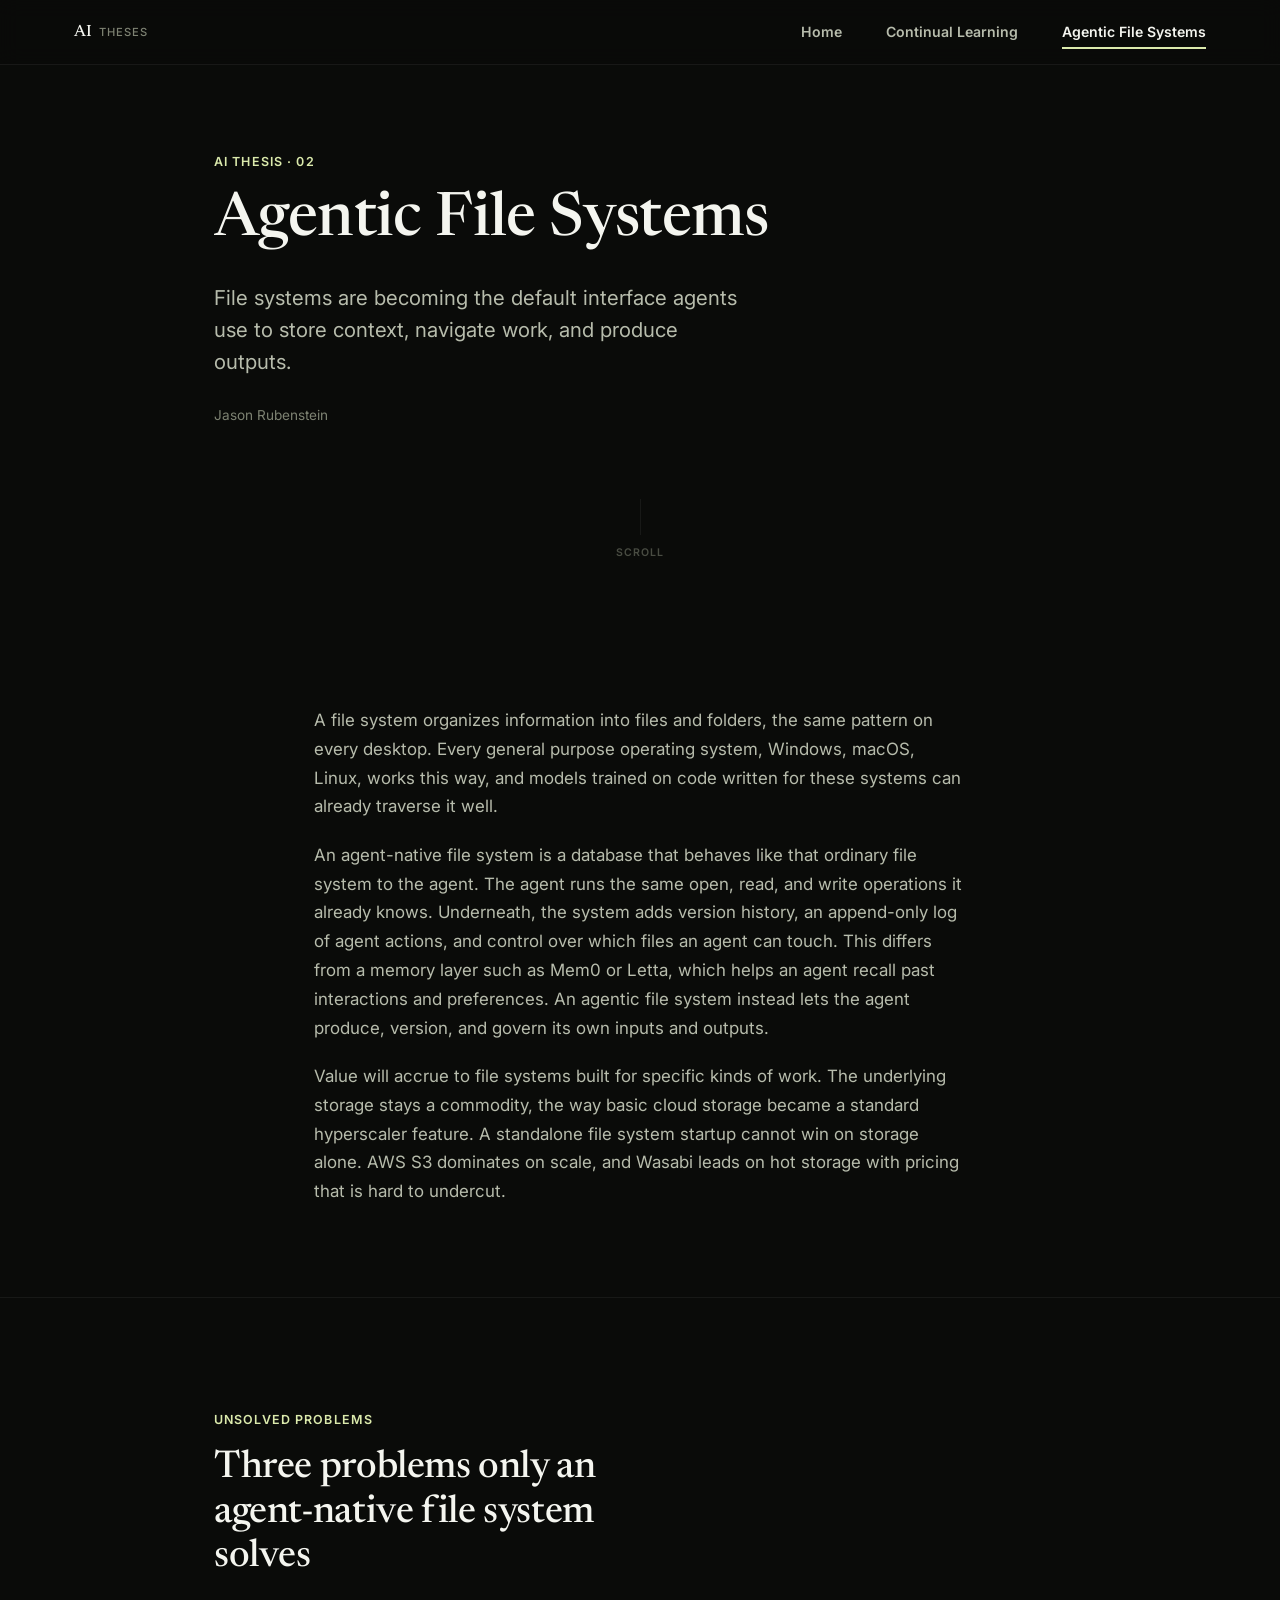
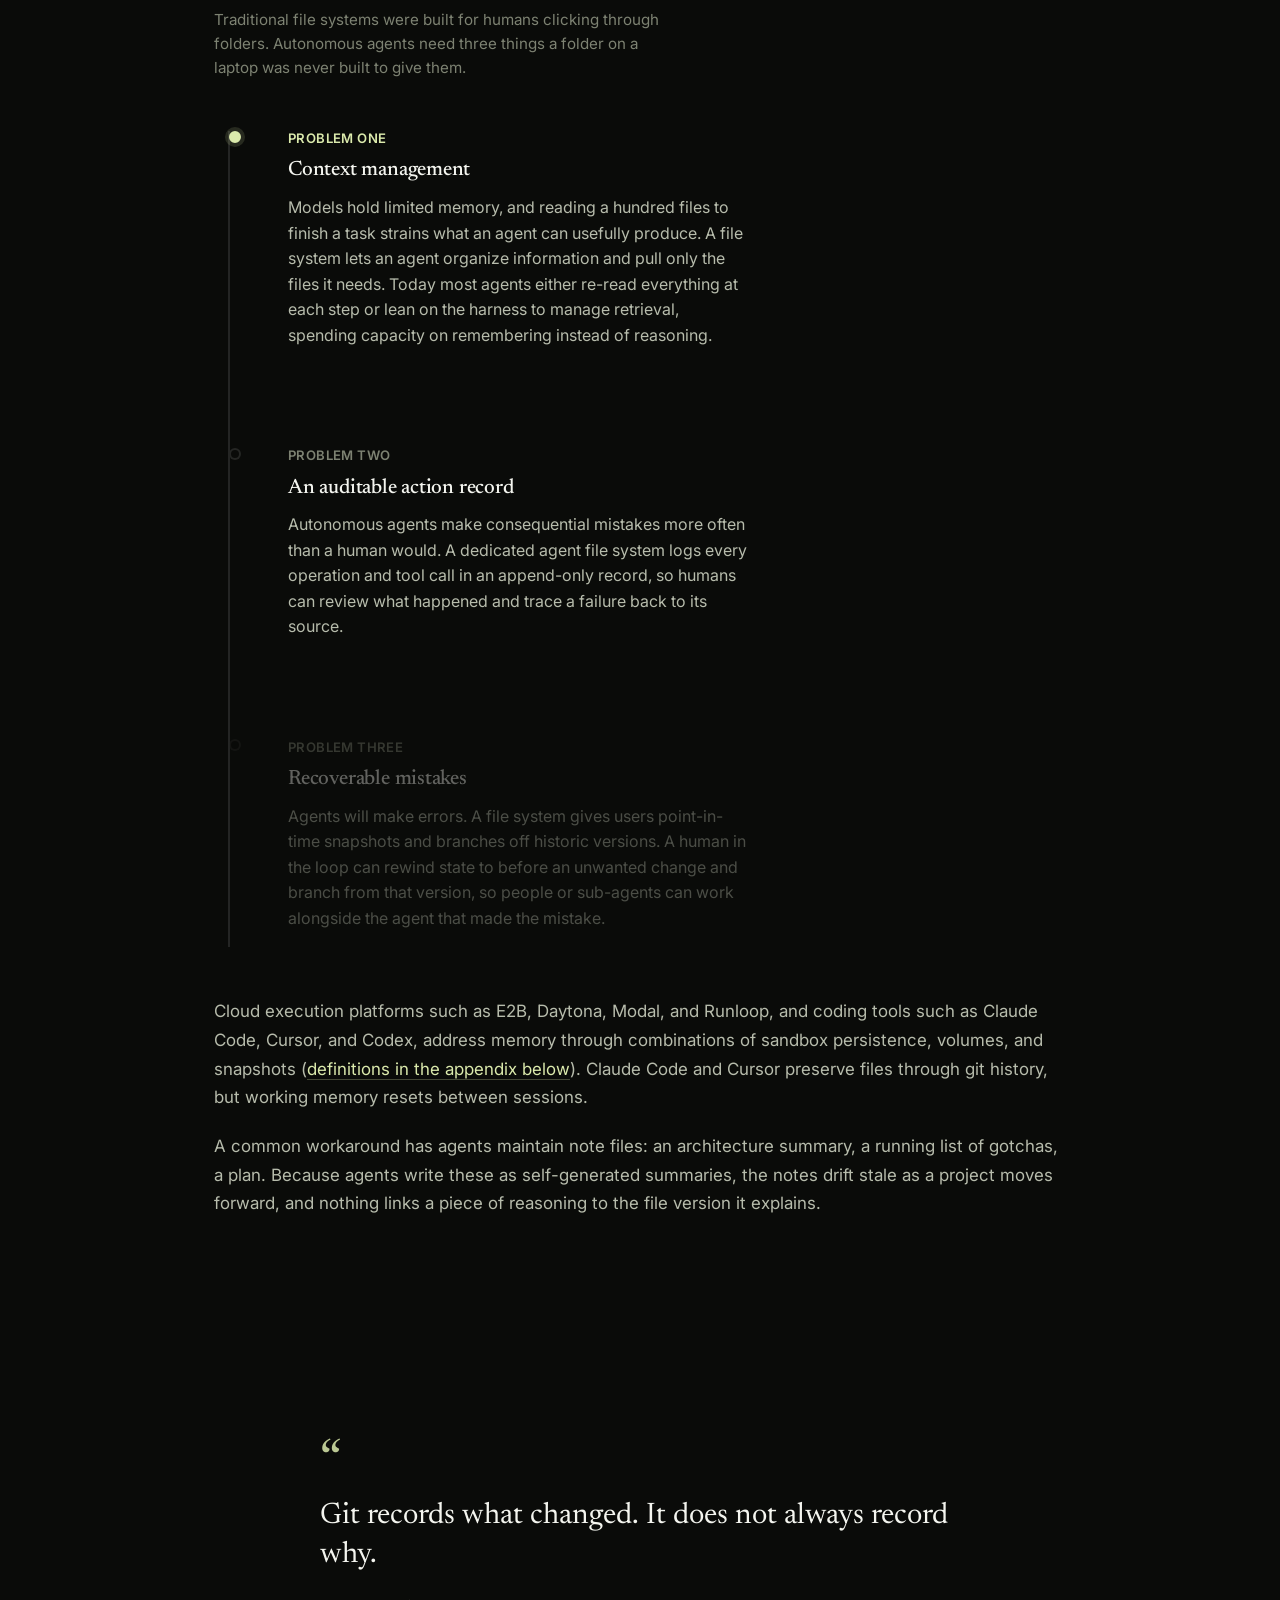
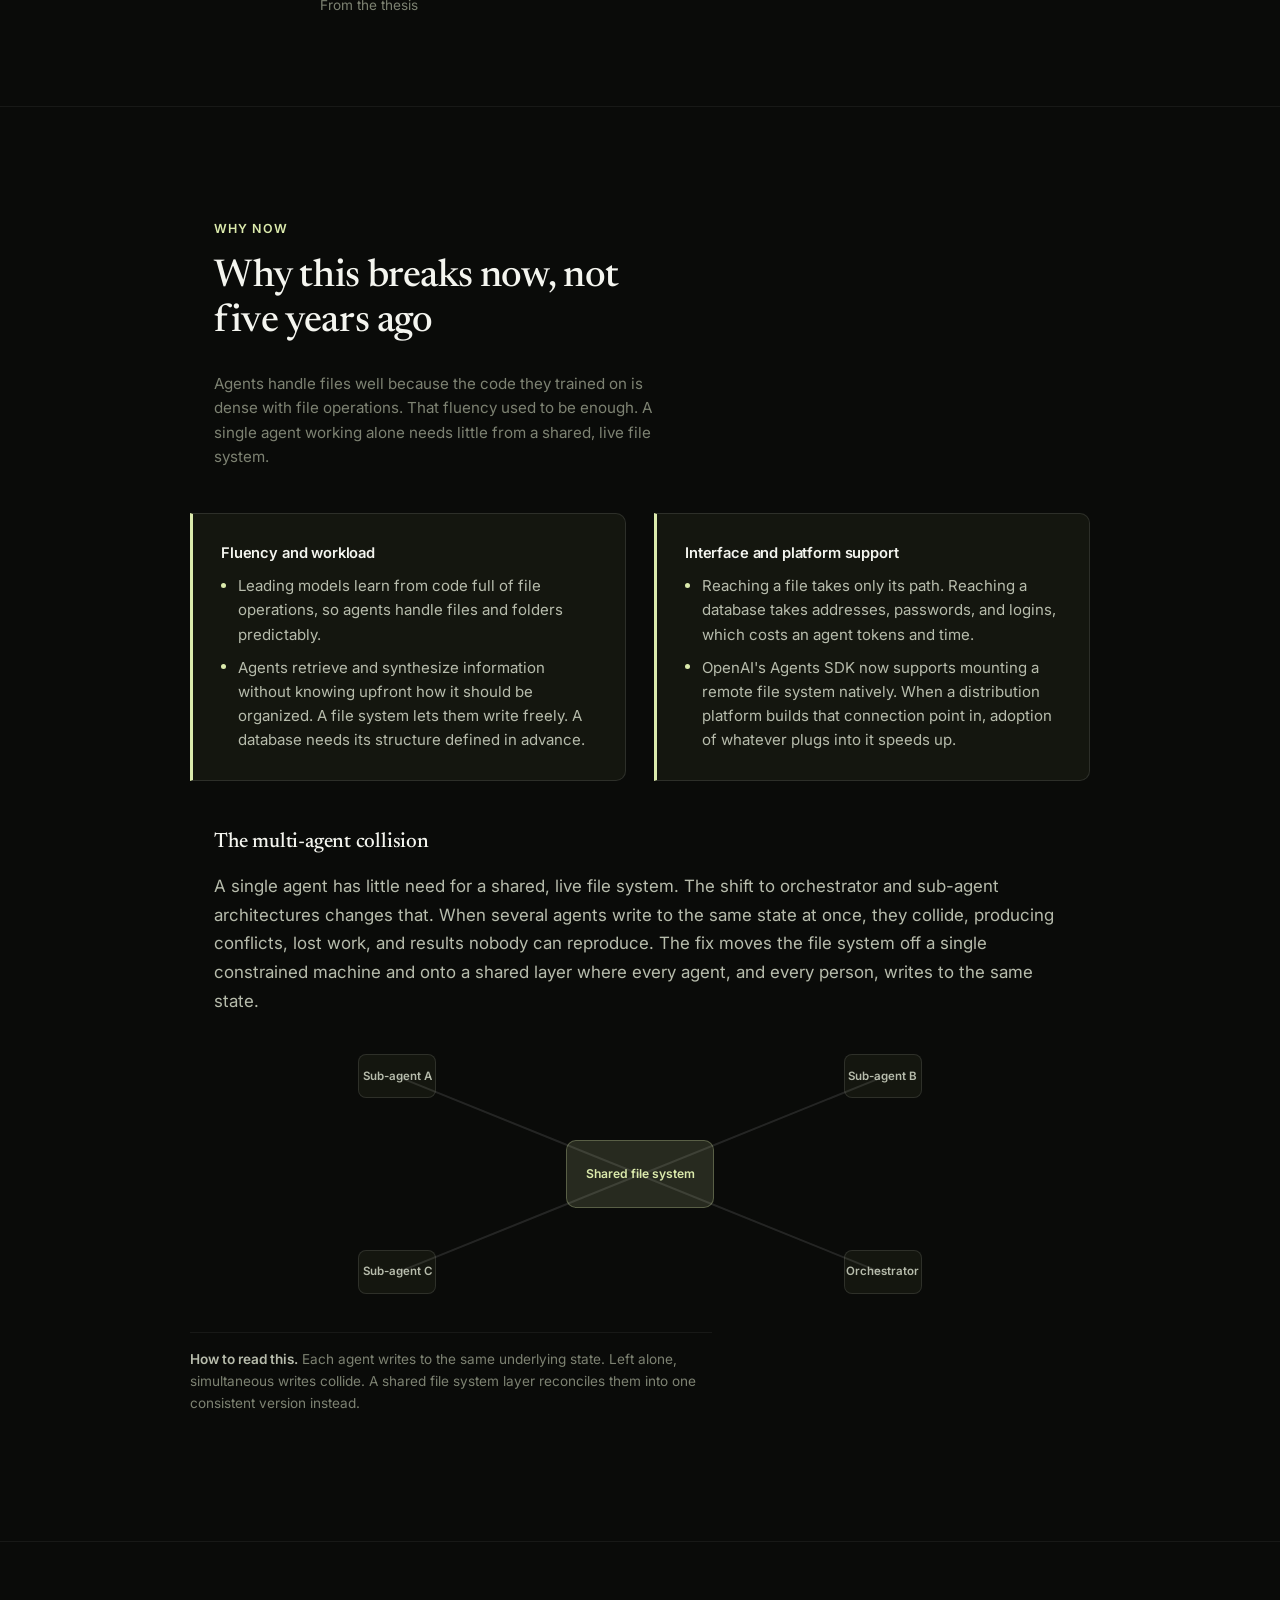
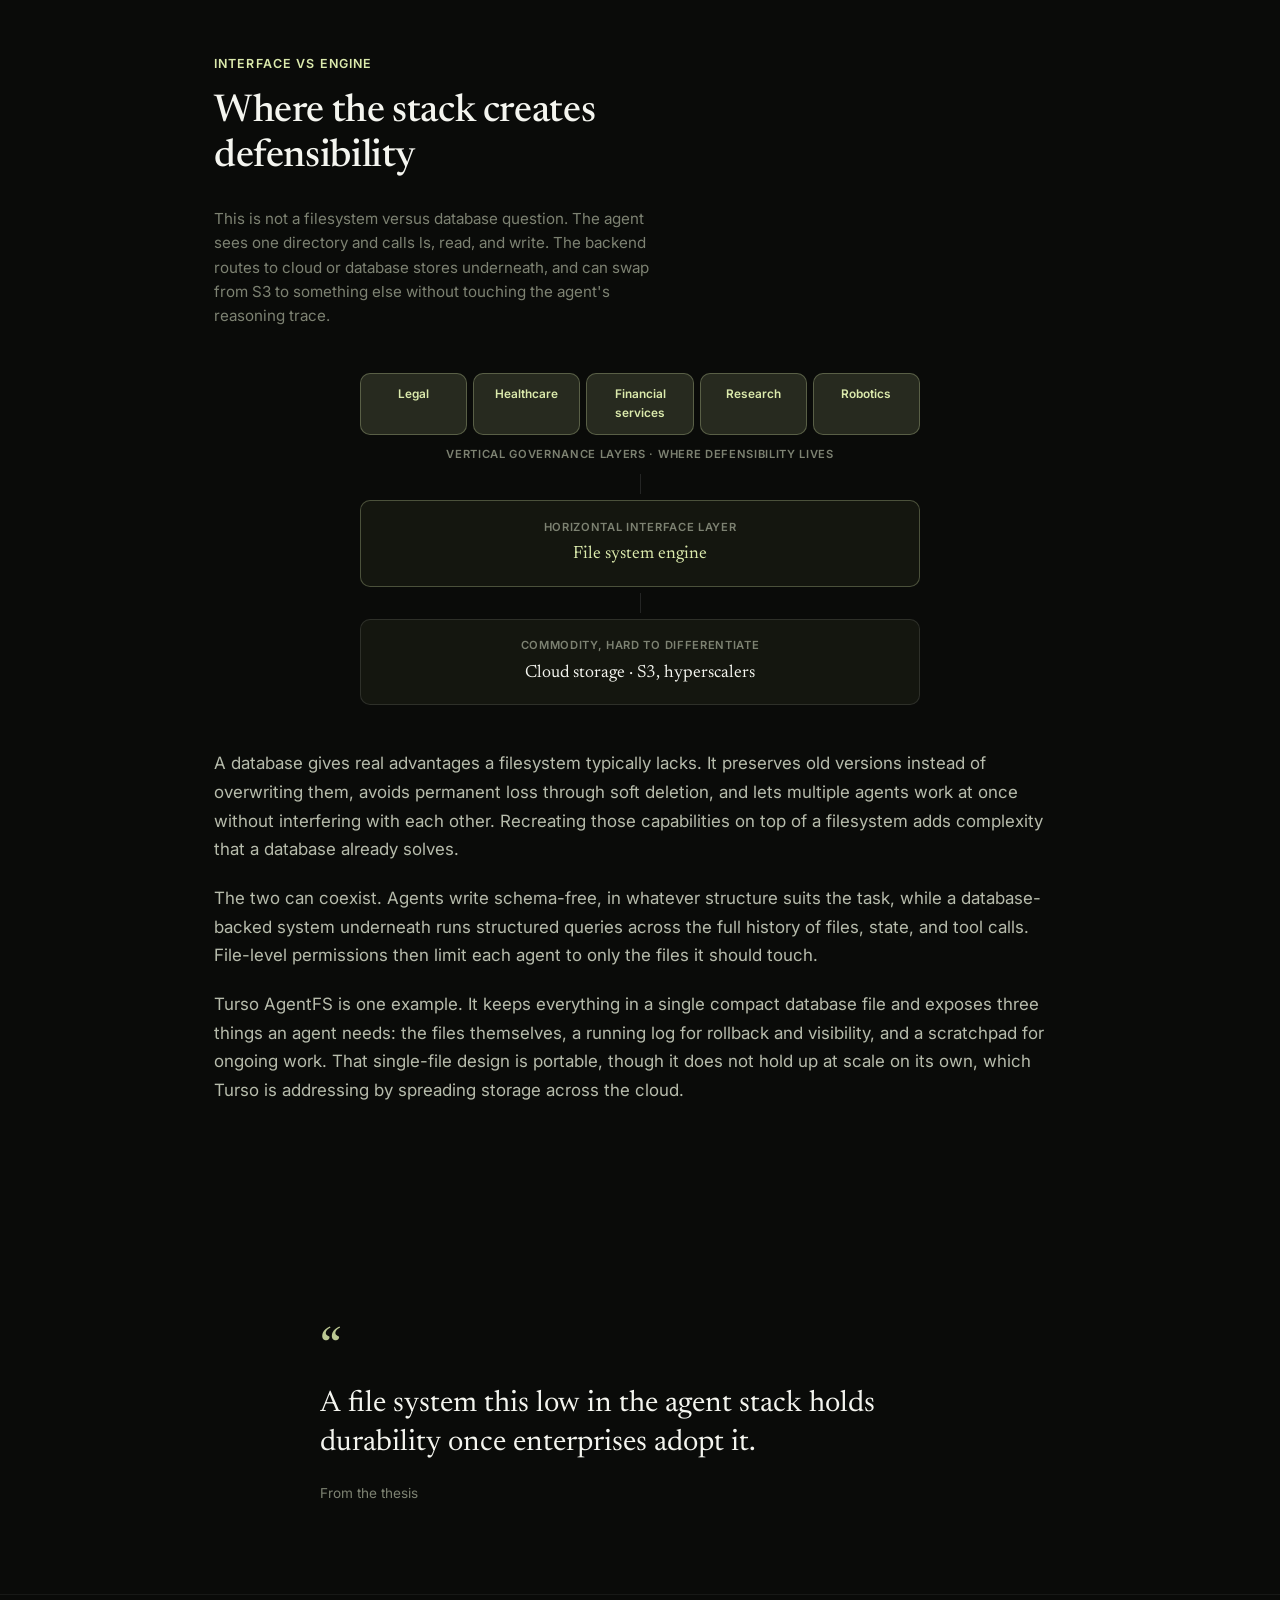
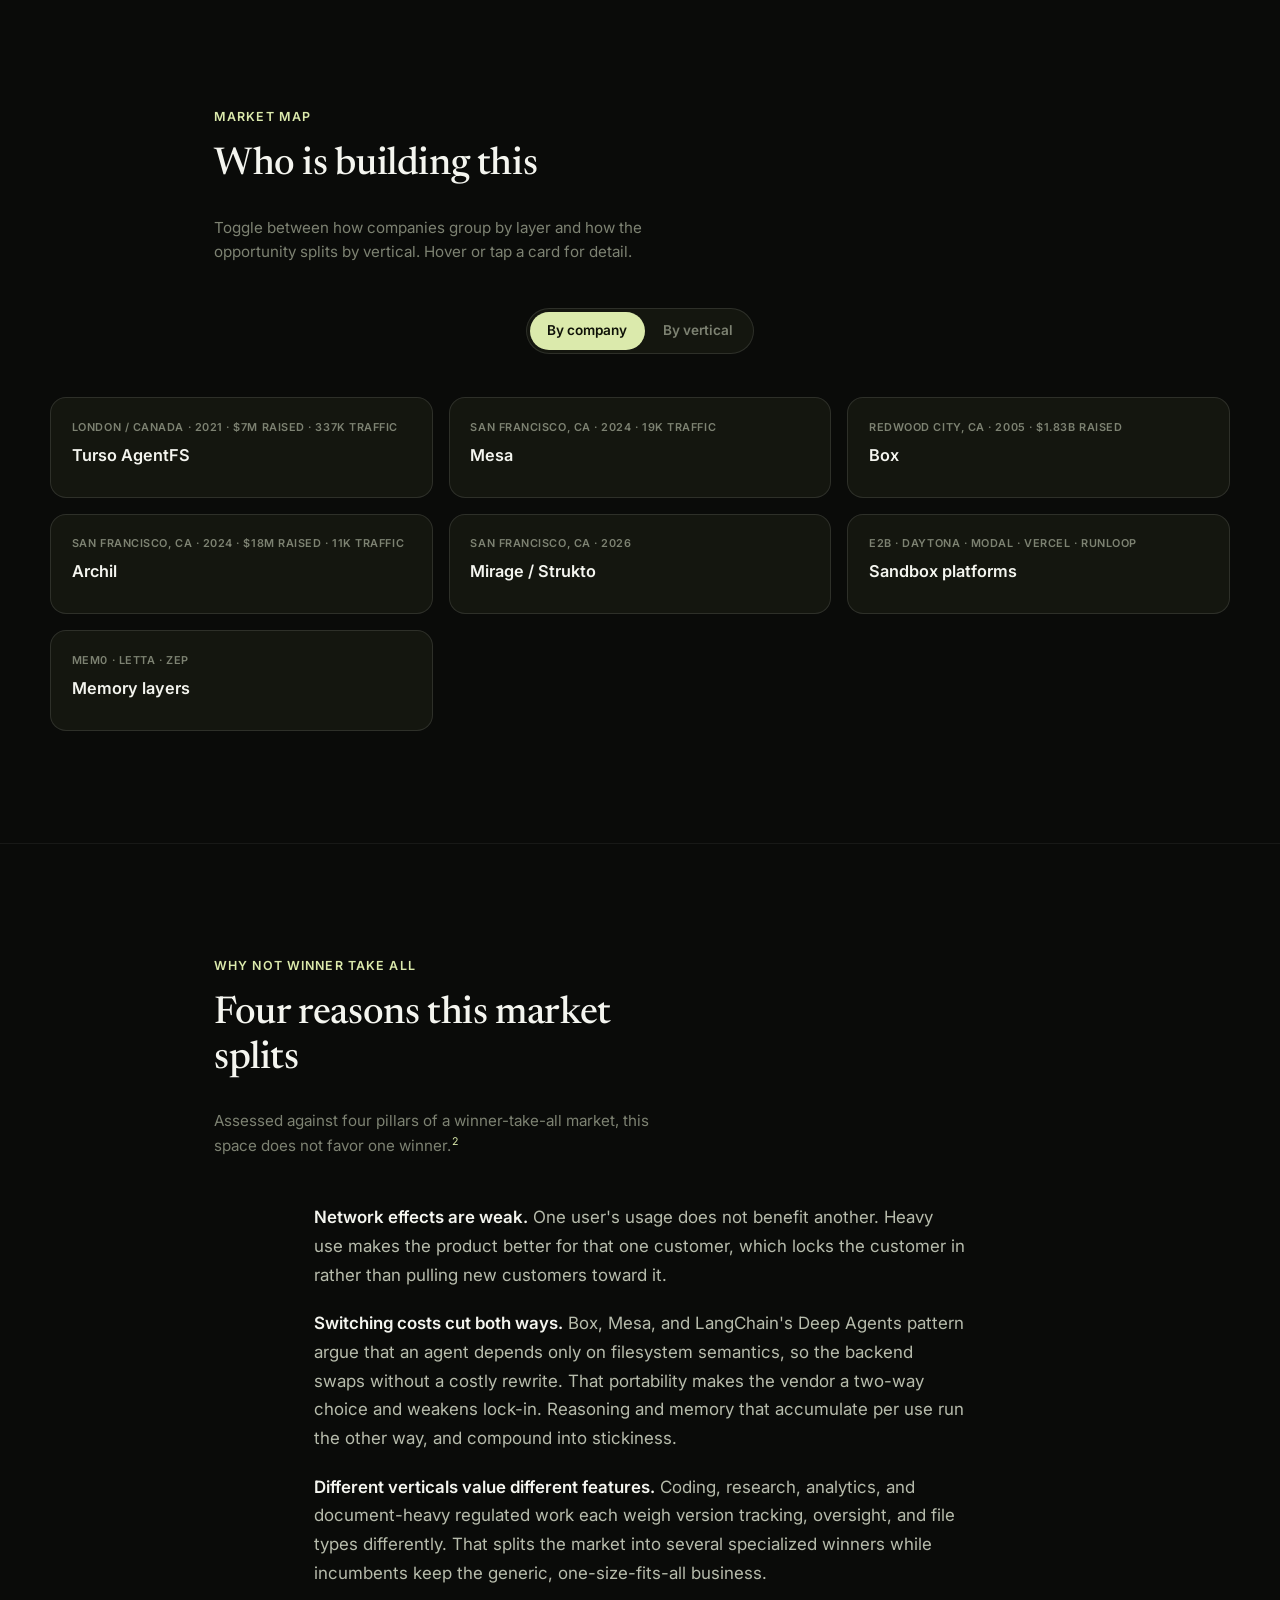
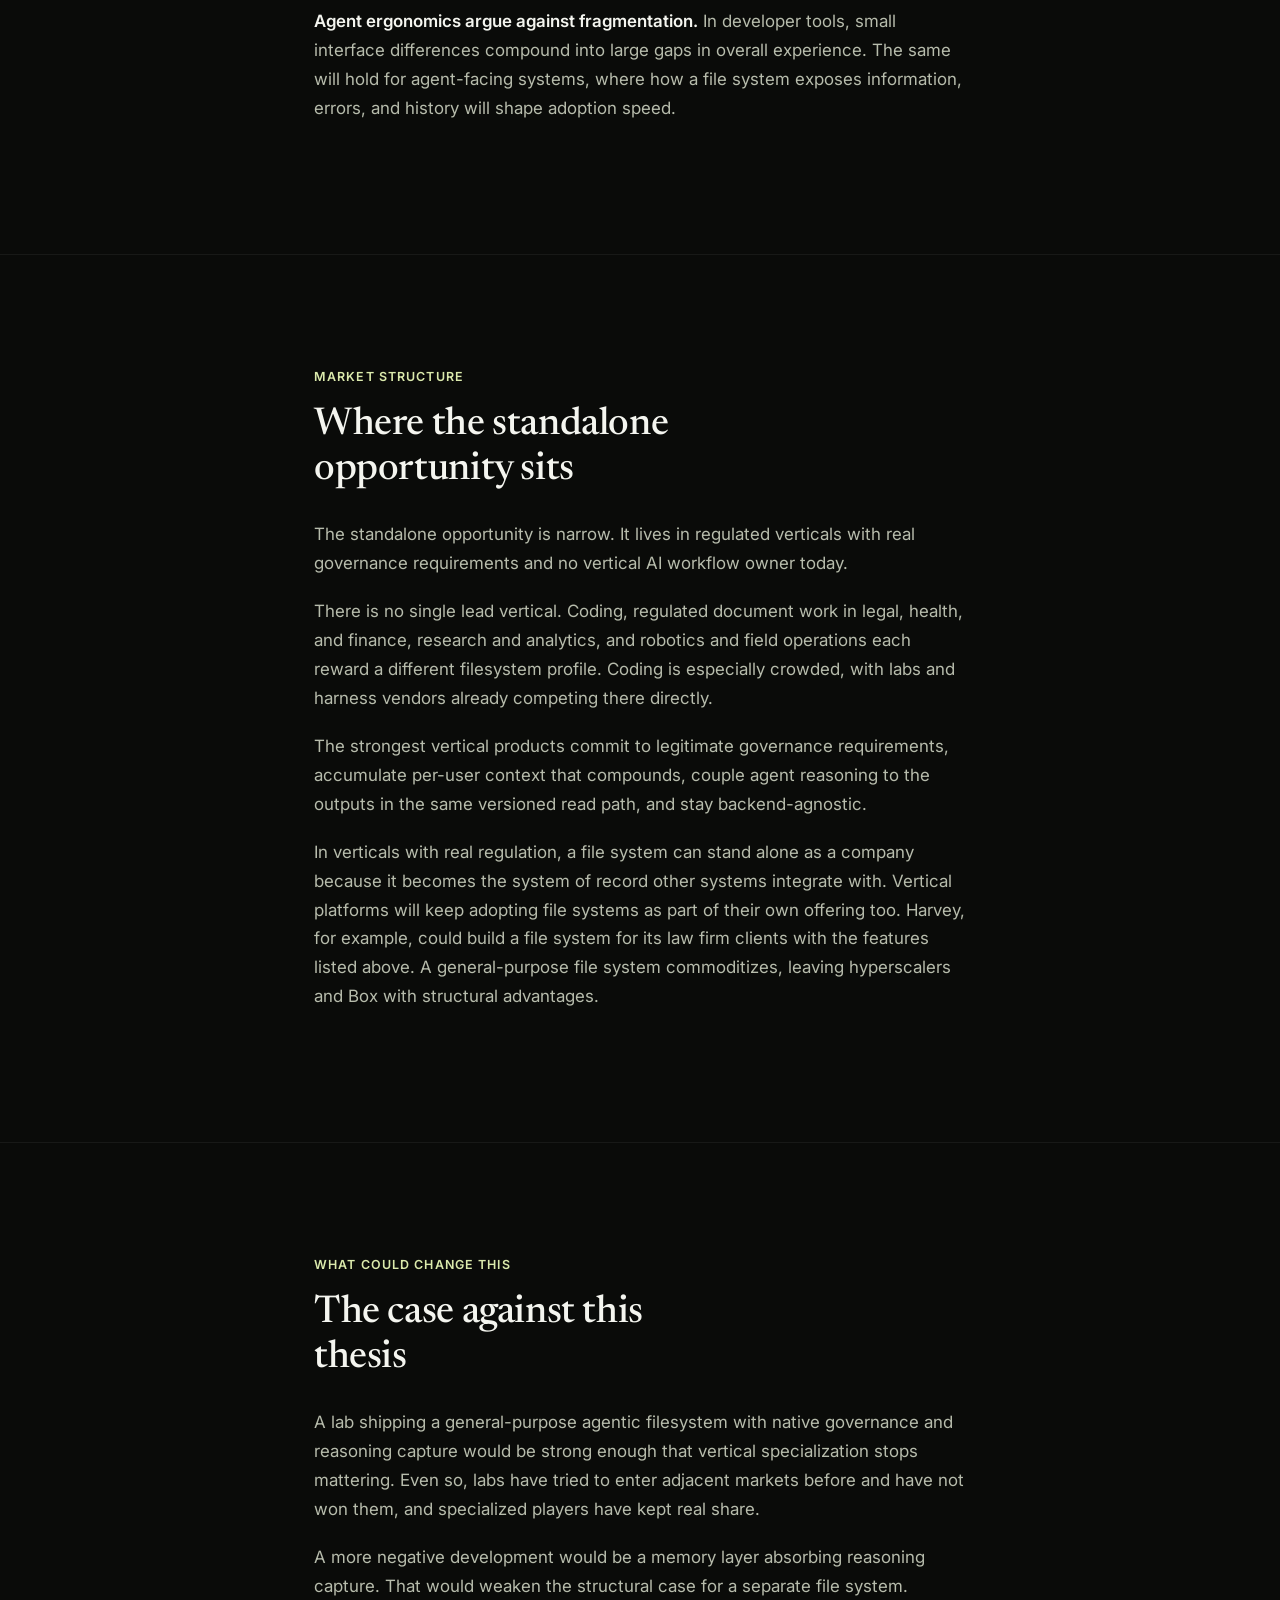
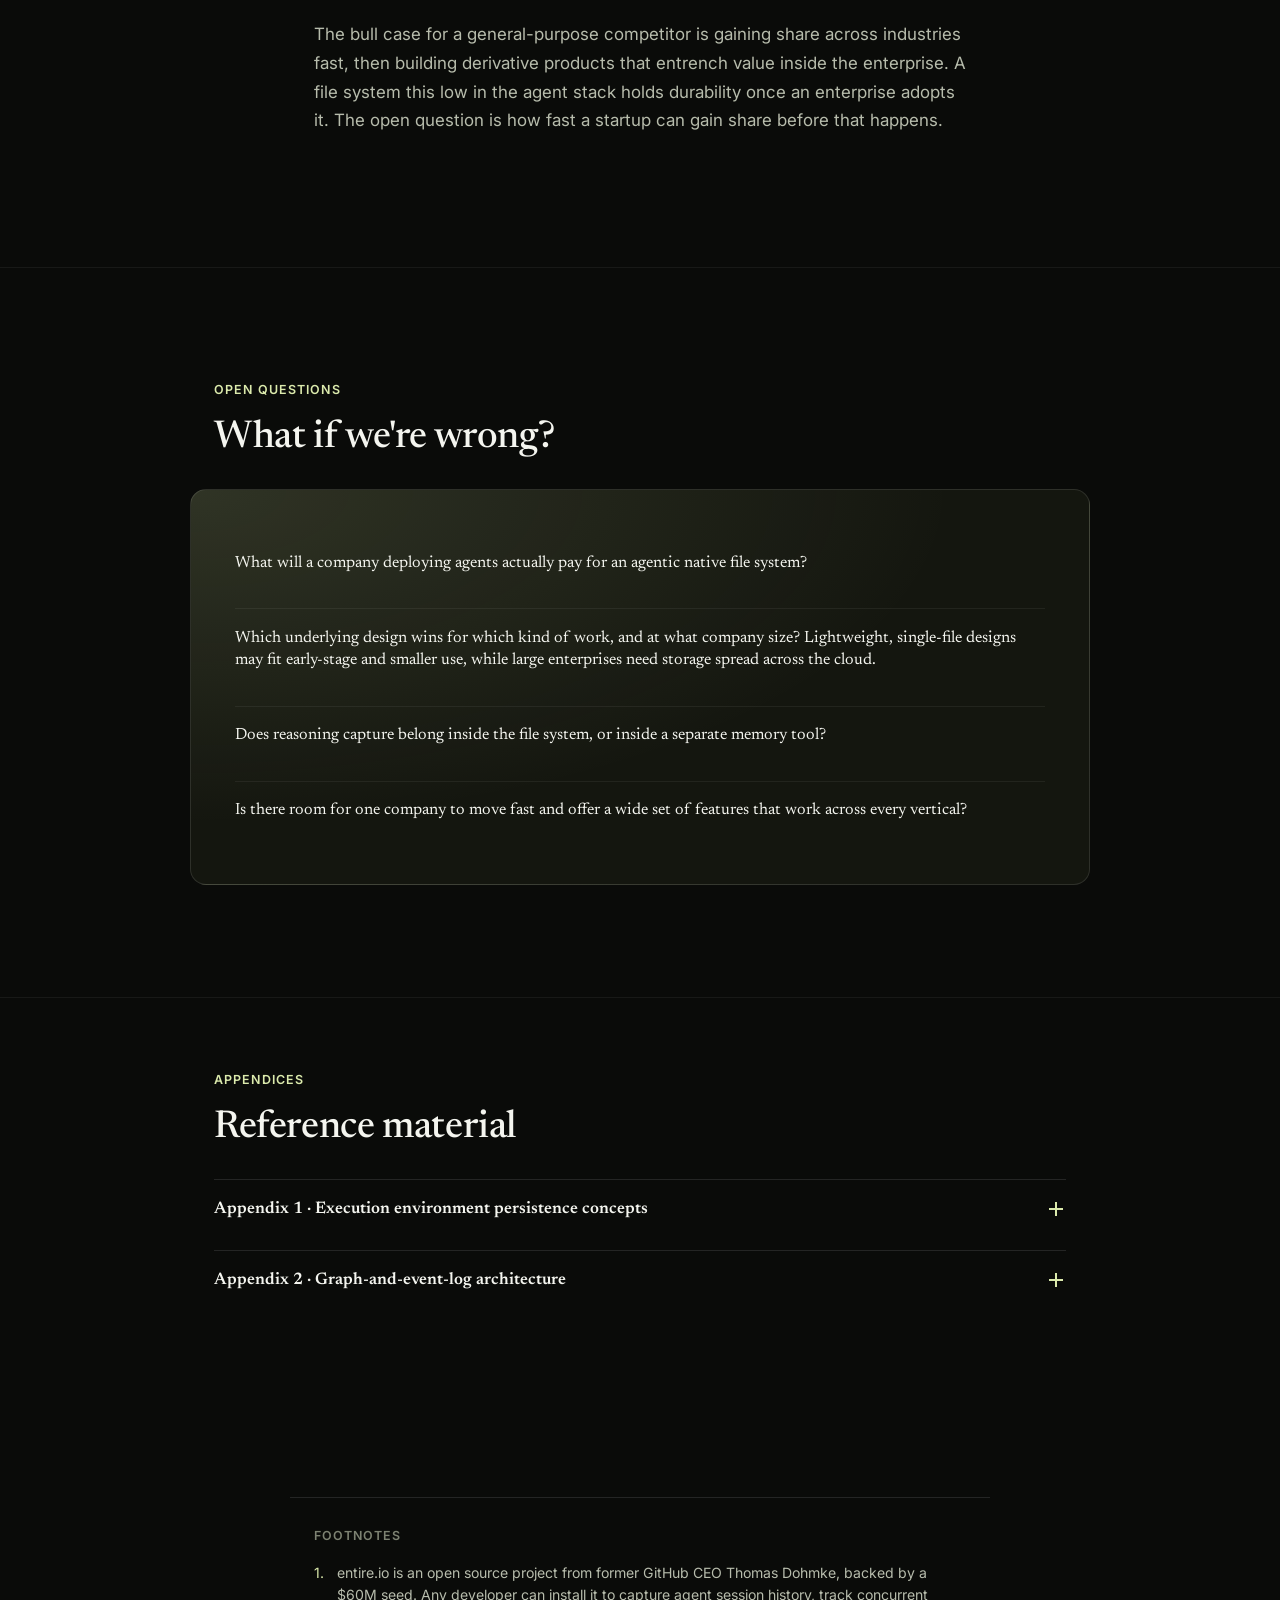
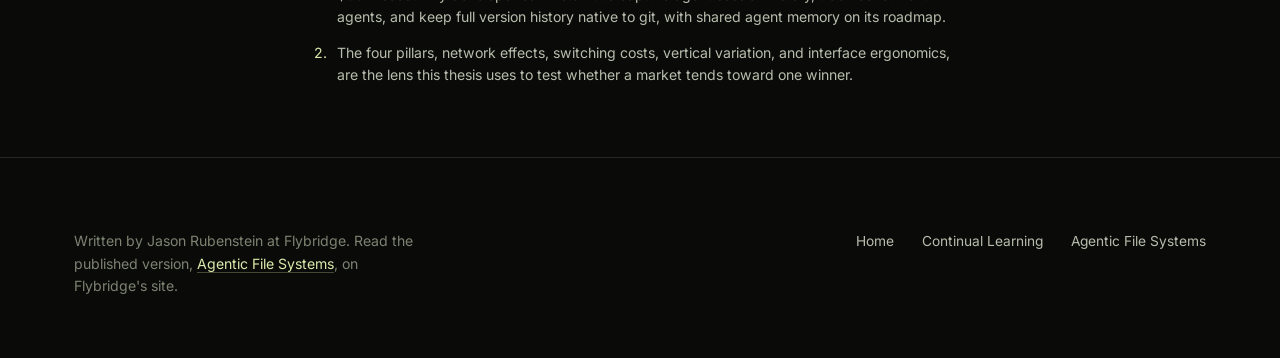
==== commit 997a48a1: "many changes" ====
--- a/agentic-file-systems.html
+++ b/agentic-file-systems.html
@@ -3,8 +3,8 @@
 <head>
 <meta charset="UTF-8" />
 <meta name="viewport" content="width=device-width, initial-scale=1.0" />
-<title>Agentic File Systems — Flybridge Investment Thesis</title>
-<meta name="description" content="File systems are becoming the default interface agents use to store context, navigate work, and produce outputs. A Flybridge investment thesis on where value accrues in agent-native file systems." />
+<title>Agentic File Systems — AI Thesis</title>
+<meta name="description" content="File systems are becoming the default interface agents use to store context, navigate work, and produce outputs. An analysis of where value accrues in agent-native file systems." />
 <link rel="preconnect" href="https://fonts.googleapis.com">
 <link rel="preconnect" href="https://fonts.gstatic.com" crossorigin>
 <link href="https://fonts.googleapis.com/css2?family=Newsreader:wght@500&family=Inter:wght@400;600&display=swap" rel="stylesheet">
@@ -16,12 +16,12 @@
 
 <nav class="site-nav">
   <div class="site-nav__inner">
-    <a href="index.html" class="site-nav__brand">Flybridge <span>Theses</span></a>
+    <a href="index.html" class="site-nav__brand">AI <span>Theses</span></a>
     <button class="site-nav__toggle" aria-label="Toggle menu" aria-expanded="false">
       <span></span><span></span><span></span>
     </button>
     <div class="site-nav__links">
-      <a href="index.html">Overview</a>
+      <a href="index.html">Home</a>
       <a href="continual-learning.html">Continual Learning</a>
       <a href="agentic-file-systems.html" class="is-active">Agentic File Systems</a>
     </div>
@@ -33,13 +33,11 @@
   <!-- Hero -->
   <section class="hero">
     <div class="container container--wide">
-      <span class="eyebrow reveal">Flybridge Investment Thesis · 02</span>
+      <span class="eyebrow reveal">AI Thesis · 02</span>
       <h1 class="word-reveal">Agentic File Systems</h1>
       <p class="lede hero__lede reveal">File systems are becoming the default interface agents use to store context, navigate work, and produce outputs.</p>
       <div class="hero__meta reveal">
         <span>Jason Rubenstein</span>
-        <span class="dot"></span>
-        <span>Flybridge</span>
       </div>
       <div class="scroll-cue" aria-hidden="true">
         <div class="scroll-cue__line"></div>
@@ -332,7 +330,7 @@
           <div class="map-card__title">Coding and general analytics</div>
           <div class="map-card__detail">
             <p>Standard version control for code, or standard querying for data.</p>
-            <p>Whatever the system accumulates moves with the files, so nothing locks the customer in, and the established data-warehouse players already own the analytics side. I would hesitate on a standalone product here, since big AI labs and existing developer tools already reach these customers. Tools like entire.io show the reasoning-capture pattern still has room to run inside git workflows.<sup class="fn-ref" data-fn="fn1">1</sup></p>
+            <p>Whatever the system accumulates moves with the files, so nothing locks the customer in, and the established data-warehouse players already own the analytics side. A standalone product faces direct competition from big AI labs and existing developer tools that already reach these customers. Tools like entire.io show the reasoning-capture pattern still has room to run inside git workflows.<sup class="fn-ref" data-fn="fn1">1</sup></p>
           </div>
         </div>
 
@@ -356,15 +354,15 @@
     </div>
   </section>
 
-  <!-- Recommendation -->
+  <!-- Market structure -->
   <section class="section section-border">
     <div class="container reveal">
-      <span class="eyebrow">Recommendation</span>
+      <span class="eyebrow">Market structure</span>
       <h2 class="section-title">Where the standalone opportunity sits</h2>
       <p class="body-text">The standalone opportunity is narrow. It lives in regulated verticals with real governance requirements and no vertical AI workflow owner today.</p>
-      <p class="body-text">There is no single lead vertical. I expect several winners across coding, regulated document work in legal, health, and finance, research and analytics, and robotics and field operations, each rewarding a different filesystem profile. Coding is excluded for the reasons above. The space is crowded, and labs and harness vendors already compete there directly.</p>
-      <p class="body-text">I look for teams that commit to one vertical with legitimate governance requirements, accumulate per-user context that compounds, couple agent reasoning to the outputs in the same versioned read path, and stay backend-agnostic.</p>
-      <p class="body-text">In verticals with real regulation, a file system can stand alone as a company, because it becomes the system of record other systems integrate with. Vertical platforms will keep adopting file systems as part of their own offering too. I would expect Harvey, for example, to build a file system for its law firm clients with the features listed above. A general-purpose file system commoditizes, and the hyperscalers and Box are the more likely winners there.</p>
+      <p class="body-text">There is no single lead vertical. Coding, regulated document work in legal, health, and finance, research and analytics, and robotics and field operations each reward a different filesystem profile. Coding is especially crowded, with labs and harness vendors already competing there directly.</p>
+      <p class="body-text">The strongest vertical products commit to legitimate governance requirements, accumulate per-user context that compounds, couple agent reasoning to the outputs in the same versioned read path, and stay backend-agnostic.</p>
+      <p class="body-text">In verticals with real regulation, a file system can stand alone as a company because it becomes the system of record other systems integrate with. Vertical platforms will keep adopting file systems as part of their own offering too. Harvey, for example, could build a file system for its law firm clients with the features listed above. A general-purpose file system commoditizes, leaving hyperscalers and Box with structural advantages.</p>
     </div>
   </section>
 
@@ -388,7 +386,7 @@
     <div class="what-if-panel reveal">
       <ul class="question-list">
         <li>What will a company deploying agents actually pay for an agentic native file system?</li>
-        <li>Which underlying design wins for which kind of work, and at what company size? Our current guess is that lightweight, single-file designs fit early-stage and smaller use, while large enterprises need storage spread across the cloud.</li>
+        <li>Which underlying design wins for which kind of work, and at what company size? Lightweight, single-file designs may fit early-stage and smaller use, while large enterprises need storage spread across the cloud.</li>
         <li>Does reasoning capture belong inside the file system, or inside a separate memory tool?</li>
         <li>Is there room for one company to move fast and offer a wide set of features that work across every vertical?</li>
       </ul>
@@ -453,11 +451,10 @@
       <p>Written by Jason Rubenstein at Flybridge. Read the published version, <a href="https://www.flybridge.com/ideas/the-bow/agentic-file-systems" class="link-accent" target="_blank" rel="noopener">Agentic File Systems</a>, on Flybridge's site.</p>
     </div>
     <nav class="site-footer__nav">
-      <a href="index.html">Overview</a>
+      <a href="index.html">Home</a>
       <a href="continual-learning.html">Continual Learning</a>
       <a href="agentic-file-systems.html">Agentic File Systems</a>
     </nav>
-    <div class="site-footer__legal">Flybridge · Internal research, adapted for the web.</div>
   </div>
 </footer>
 
--- a/css/style.css
+++ b/css/style.css
@@ -51,6 +51,7 @@
 html {
   -webkit-text-size-adjust: 100%;
   scroll-behavior: smooth;
+  overflow-x: hidden;
 }
 
 @media (prefers-reduced-motion: reduce) {
@@ -72,7 +73,6 @@
   font-size: 16px;
   line-height: 1.6;
   -webkit-font-smoothing: antialiased;
-  overflow-x: hidden;
 }
 
 img,
@@ -664,13 +664,9 @@
 
 .timeline__stage {
   position: relative;
-  padding: 0.2rem 0 2.4rem 0;
+  padding: 0.2rem 0;
   opacity: 0.38;
   transition: opacity 0.6s var(--ease);
-}
-
-.timeline__stage:last-child {
-  padding-bottom: 0.2rem;
 }
 
 .timeline__stage.is-active {
@@ -696,19 +692,14 @@
 }
 
 .timeline__stage-label {
-  position: sticky;
-  top: 84px;
-  z-index: 1;
-  display: inline-block;
+  display: block;
   font-size: 0.82rem;
   font-weight: 600;
   letter-spacing: 0.03em;
   text-transform: uppercase;
   color: var(--text-tertiary);
-  background: var(--bg);
-  transition: color 0.4s var(--ease);
+  transition: color 0.5s var(--ease);
   margin-bottom: 0.4em;
-  padding-bottom: 2px;
 }
 
 .timeline__stage.is-active .timeline__stage-label {
@@ -1879,6 +1870,10 @@
   flex-wrap: wrap;
 }
 
+.site-footer__inner:not(:has(.site-footer__attrib)) {
+  justify-content: flex-end;
+}
+
 .site-footer__attrib p {
   font-size: 0.88rem;
   color: var(--text-tertiary);
@@ -1907,6 +1902,262 @@
   border-top: 1px solid var(--border-soft);
   font-size: 0.78rem;
   color: var(--text-tertiary);
+}
+
+/* ==========================================================================
+   Home page and Pong
+   ========================================================================== */
+
+.pong-page {
+  min-height: 100vh;
+}
+
+.pong-page main {
+  min-height: calc(100vh - 72px);
+}
+
+.home-hero {
+  min-height: 82vh;
+  display: grid;
+  place-items: center;
+  padding: 7rem 1.5rem 3rem;
+  text-align: center;
+}
+
+.home-hero__inner {
+  display: grid;
+  justify-items: center;
+  gap: var(--space-4);
+  width: 100%;
+}
+
+.home-hero h1 {
+  white-space: nowrap;
+  font-size: clamp(1.05rem, 5vw, 4rem);
+  line-height: 1.05;
+}
+
+.home-scroll-cue {
+  display: inline-flex;
+  align-items: center;
+  gap: 0.55rem;
+  color: var(--text-tertiary);
+  font-size: 0.76rem;
+  font-weight: 600;
+  letter-spacing: 0.09em;
+  text-transform: uppercase;
+}
+
+.home-scroll-cue span {
+  color: var(--accent);
+}
+
+.home-writing {
+  padding: var(--space-6) 0;
+}
+
+.home-writing .section-title {
+  max-width: none;
+}
+
+.home-writing .thesis-links {
+  margin-top: var(--space-4);
+}
+
+.pong-shell {
+  width: min(100%, 1040px);
+  margin: 0 auto;
+  padding: var(--space-6) 1.5rem;
+}
+
+.pong-header {
+  display: flex;
+  align-items: end;
+  justify-content: space-between;
+  gap: var(--space-3);
+  margin-bottom: 1.4rem;
+}
+
+.pong-header .eyebrow {
+  margin-bottom: 0.35rem;
+}
+
+.pong-header h2 {
+  font-size: clamp(1.8rem, 4.4vw, 3.2rem);
+  line-height: 1.05;
+  max-width: 16ch;
+}
+
+.pong-score {
+  display: flex;
+  align-items: end;
+  gap: 1rem;
+  flex-shrink: 0;
+}
+
+.pong-score div {
+  display: grid;
+  justify-items: center;
+}
+
+.pong-score span {
+  color: var(--text-tertiary);
+  font-size: 0.72rem;
+  font-weight: 600;
+  letter-spacing: 0.09em;
+  text-transform: uppercase;
+}
+
+.pong-score strong {
+  color: var(--text-primary);
+  font-family: var(--font-display);
+  font-size: clamp(2rem, 5vw, 3.4rem);
+  font-weight: 500;
+  line-height: 0.9;
+}
+
+.pong-score .pong-score__divider {
+  color: var(--accent);
+  font-family: var(--font-display);
+  font-size: 2rem;
+  line-height: 1;
+}
+
+.pong-game {
+  position: relative;
+  overflow: hidden;
+  border: 1px solid var(--border);
+  border-radius: var(--radius-lg);
+  background:
+    radial-gradient(circle at 20% 50%, rgba(219, 234, 172, 0.07), transparent 38%),
+    #0e100c;
+  box-shadow: 0 30px 80px rgba(0, 0, 0, 0.28);
+}
+
+#pong-canvas {
+  display: block;
+  width: 100%;
+  height: auto;
+  aspect-ratio: 16 / 9;
+  touch-action: none;
+  outline: none;
+}
+
+#pong-canvas:focus-visible {
+  box-shadow: inset 0 0 0 2px var(--accent);
+}
+
+.pong-overlay {
+  position: absolute;
+  inset: 0;
+  display: grid;
+  place-content: center;
+  justify-items: center;
+  gap: 1rem;
+  background: rgba(10, 11, 9, 0.58);
+  backdrop-filter: blur(5px);
+  -webkit-backdrop-filter: blur(5px);
+  transition: opacity 0.25s ease, visibility 0.25s ease;
+}
+
+.pong-overlay.is-hidden {
+  opacity: 0;
+  visibility: hidden;
+  pointer-events: none;
+}
+
+.pong-overlay p {
+  margin: 0;
+  color: var(--text-primary);
+  font-family: var(--font-display);
+  font-size: clamp(1.25rem, 3vw, 2rem);
+}
+
+.pong-button {
+  padding: 0.75rem 1.35rem;
+  border-radius: 999px;
+  background: var(--accent);
+  color: var(--accent-text-on);
+  font-size: 0.86rem;
+  font-weight: 600;
+  transition: transform 0.2s var(--ease), background 0.2s ease;
+}
+
+.pong-button:hover {
+  background: var(--accent-strong);
+  transform: translateY(-2px);
+}
+
+.pong-controls {
+  display: flex;
+  justify-content: space-between;
+  align-items: center;
+  gap: 1rem;
+  margin-top: 1rem;
+}
+
+.pong-controls p {
+  margin: 0;
+  color: var(--text-tertiary);
+  font-size: 0.8rem;
+}
+
+.pong-key {
+  display: inline-grid;
+  place-items: center;
+  width: 1.55rem;
+  height: 1.55rem;
+  margin-right: 0.3rem;
+  border: 1px solid var(--border);
+  border-radius: 5px;
+  color: var(--text-secondary);
+  line-height: 1;
+}
+
+.pong-controls button {
+  color: var(--text-tertiary);
+  font-size: 0.8rem;
+  border-bottom: 1px solid transparent;
+}
+
+.pong-controls button:hover {
+  color: var(--accent);
+  border-color: var(--accent-soft-2);
+}
+
+@media (max-width: 640px) {
+  .home-hero {
+    min-height: 72vh;
+    padding: 6rem 0.75rem 2rem;
+  }
+
+  .home-hero h1 {
+    font-size: clamp(1rem, 5.1vw, 1.35rem);
+  }
+
+  .home-writing {
+    padding: var(--space-5) 0;
+  }
+
+  .pong-shell {
+    padding: var(--space-5) 1rem;
+  }
+
+  .pong-header {
+    align-items: center;
+  }
+
+  .pong-header h2 {
+    max-width: 12ch;
+  }
+
+  .pong-game {
+    border-radius: 12px;
+  }
+
+  .pong-controls {
+    align-items: flex-start;
+  }
 }
 
 /* ==========================================================================
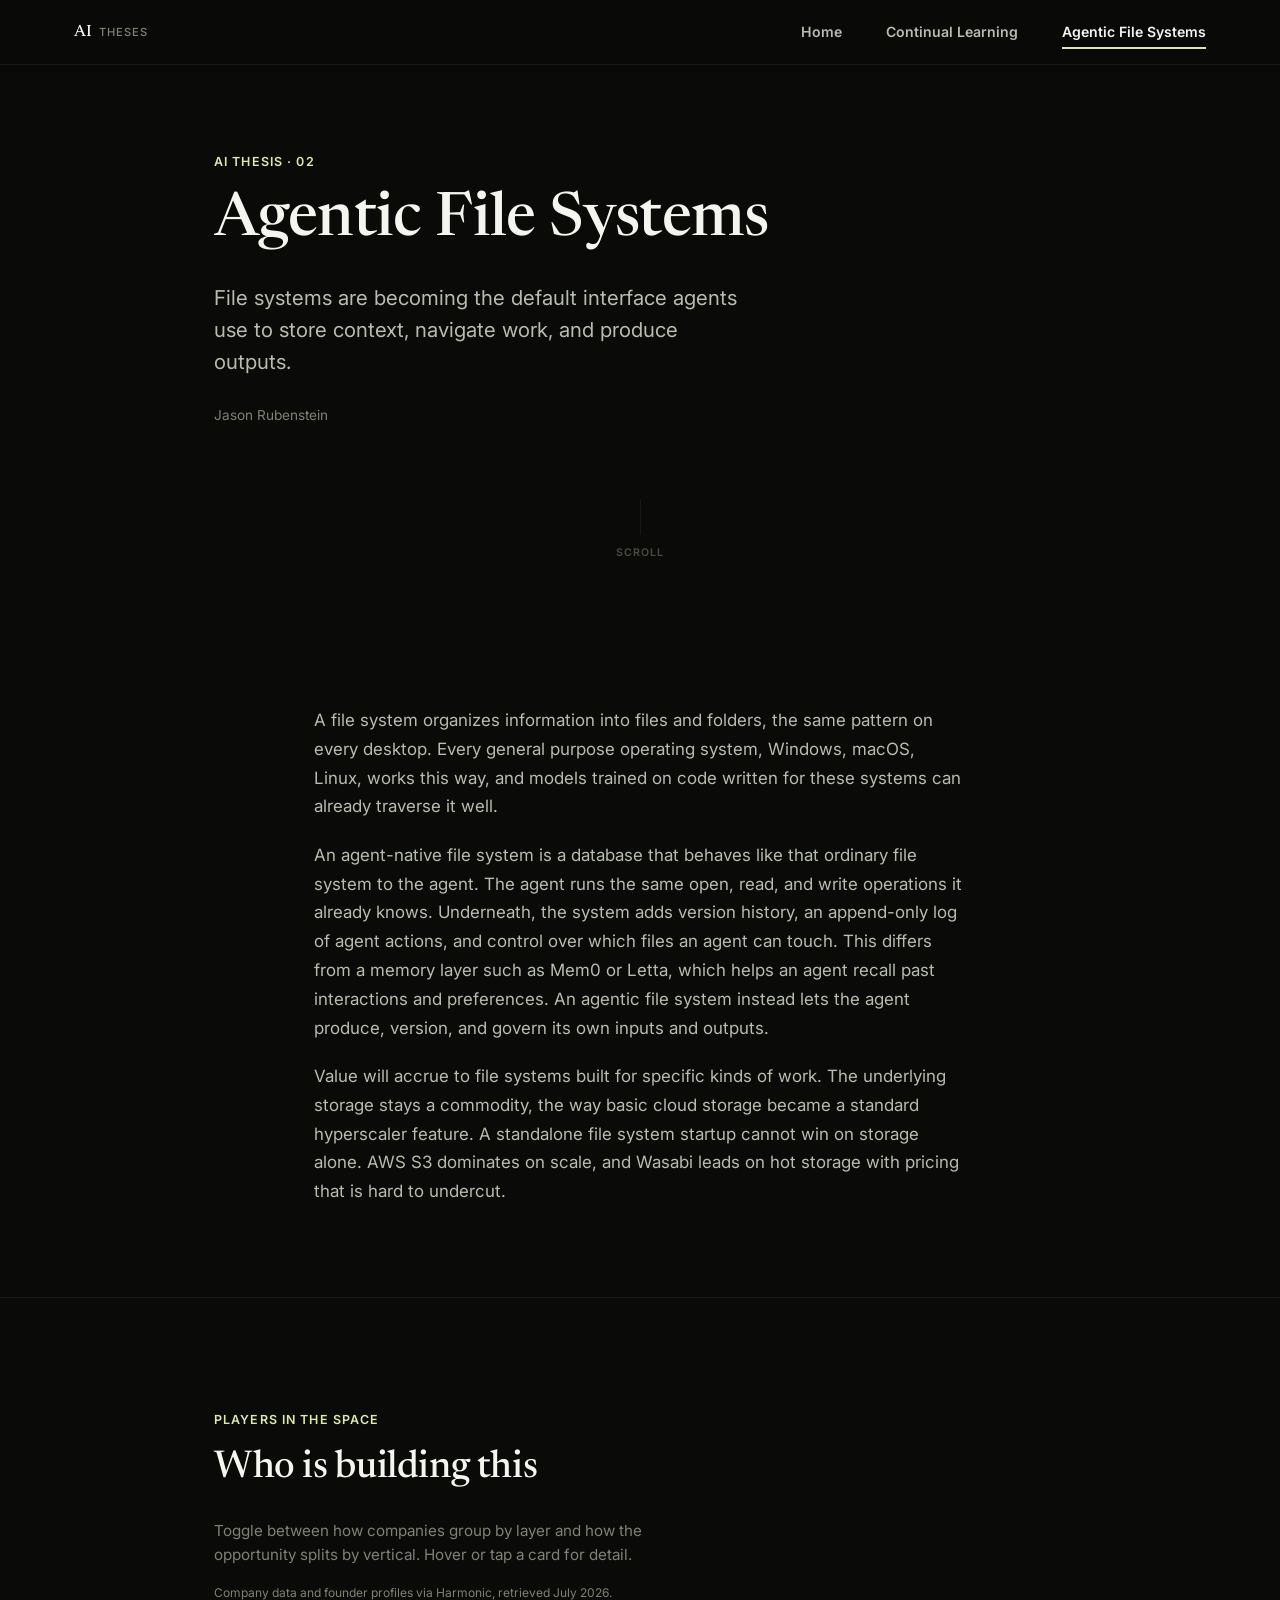
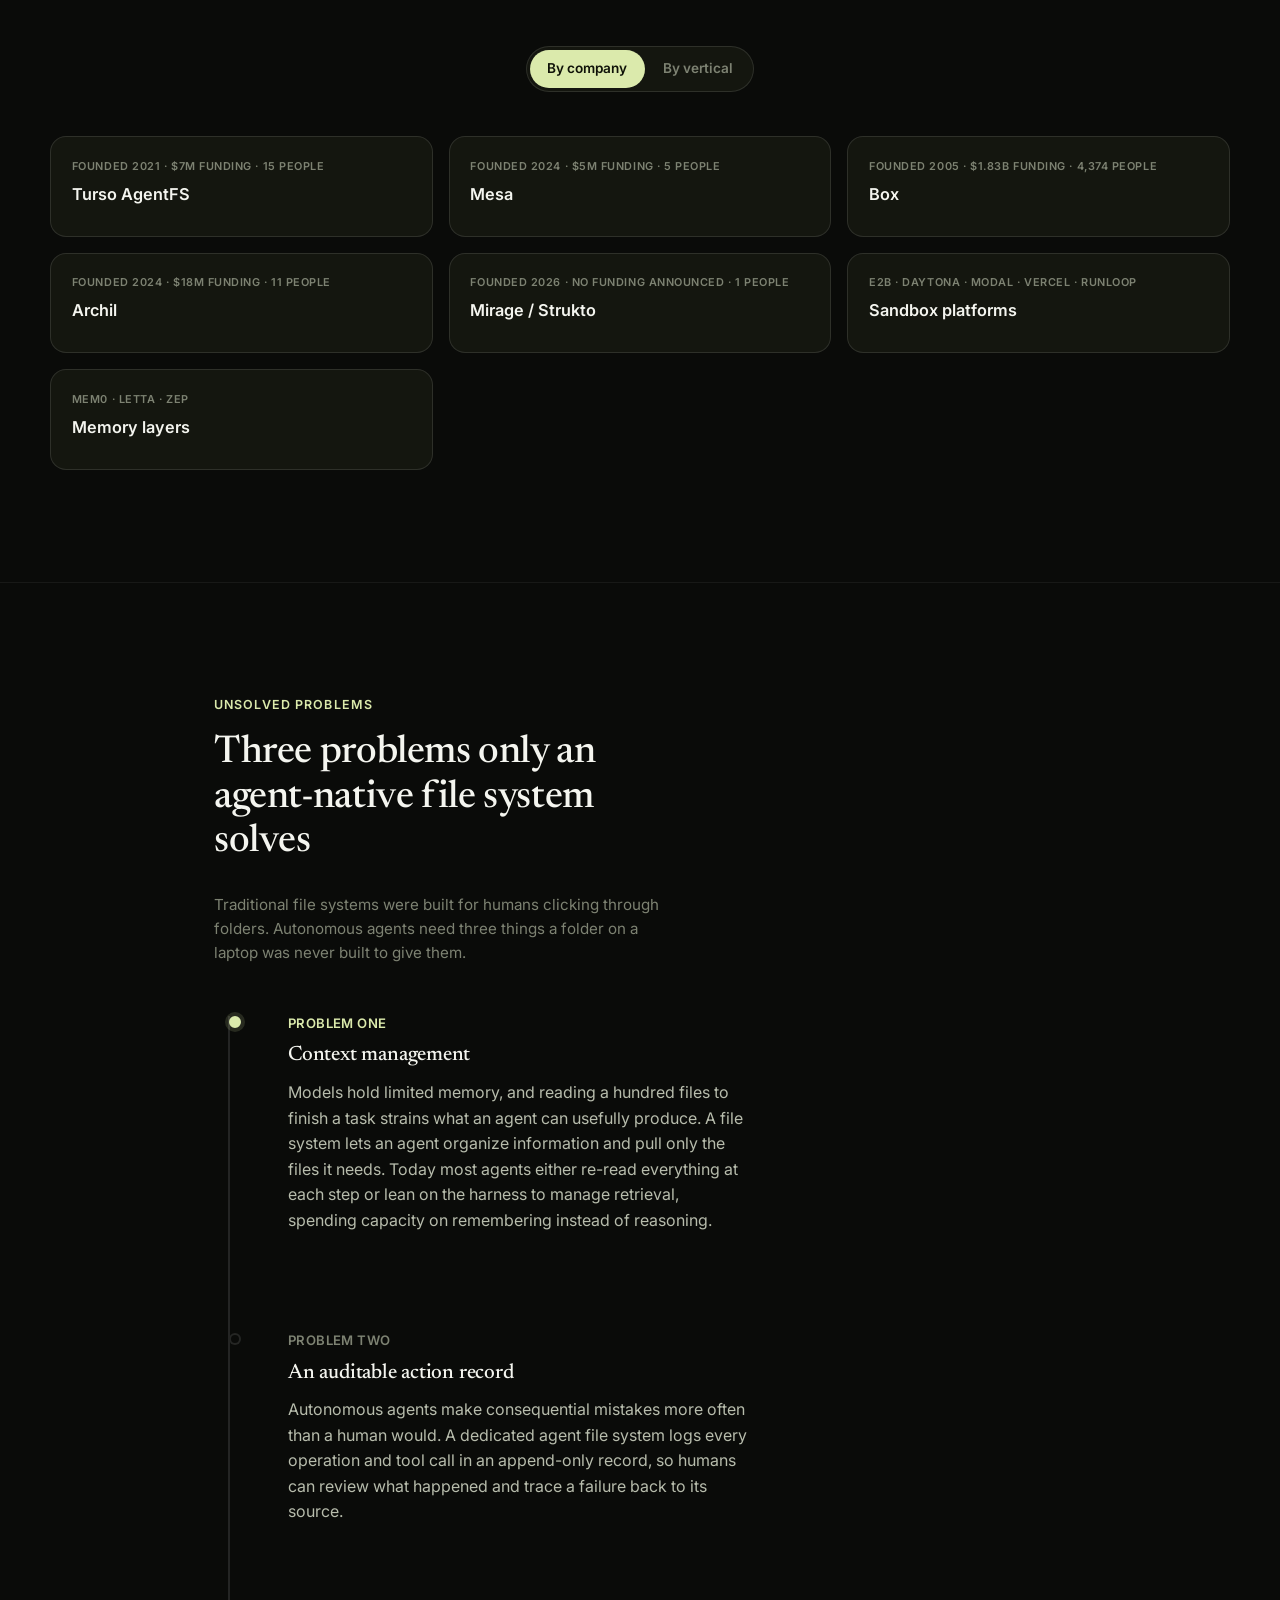
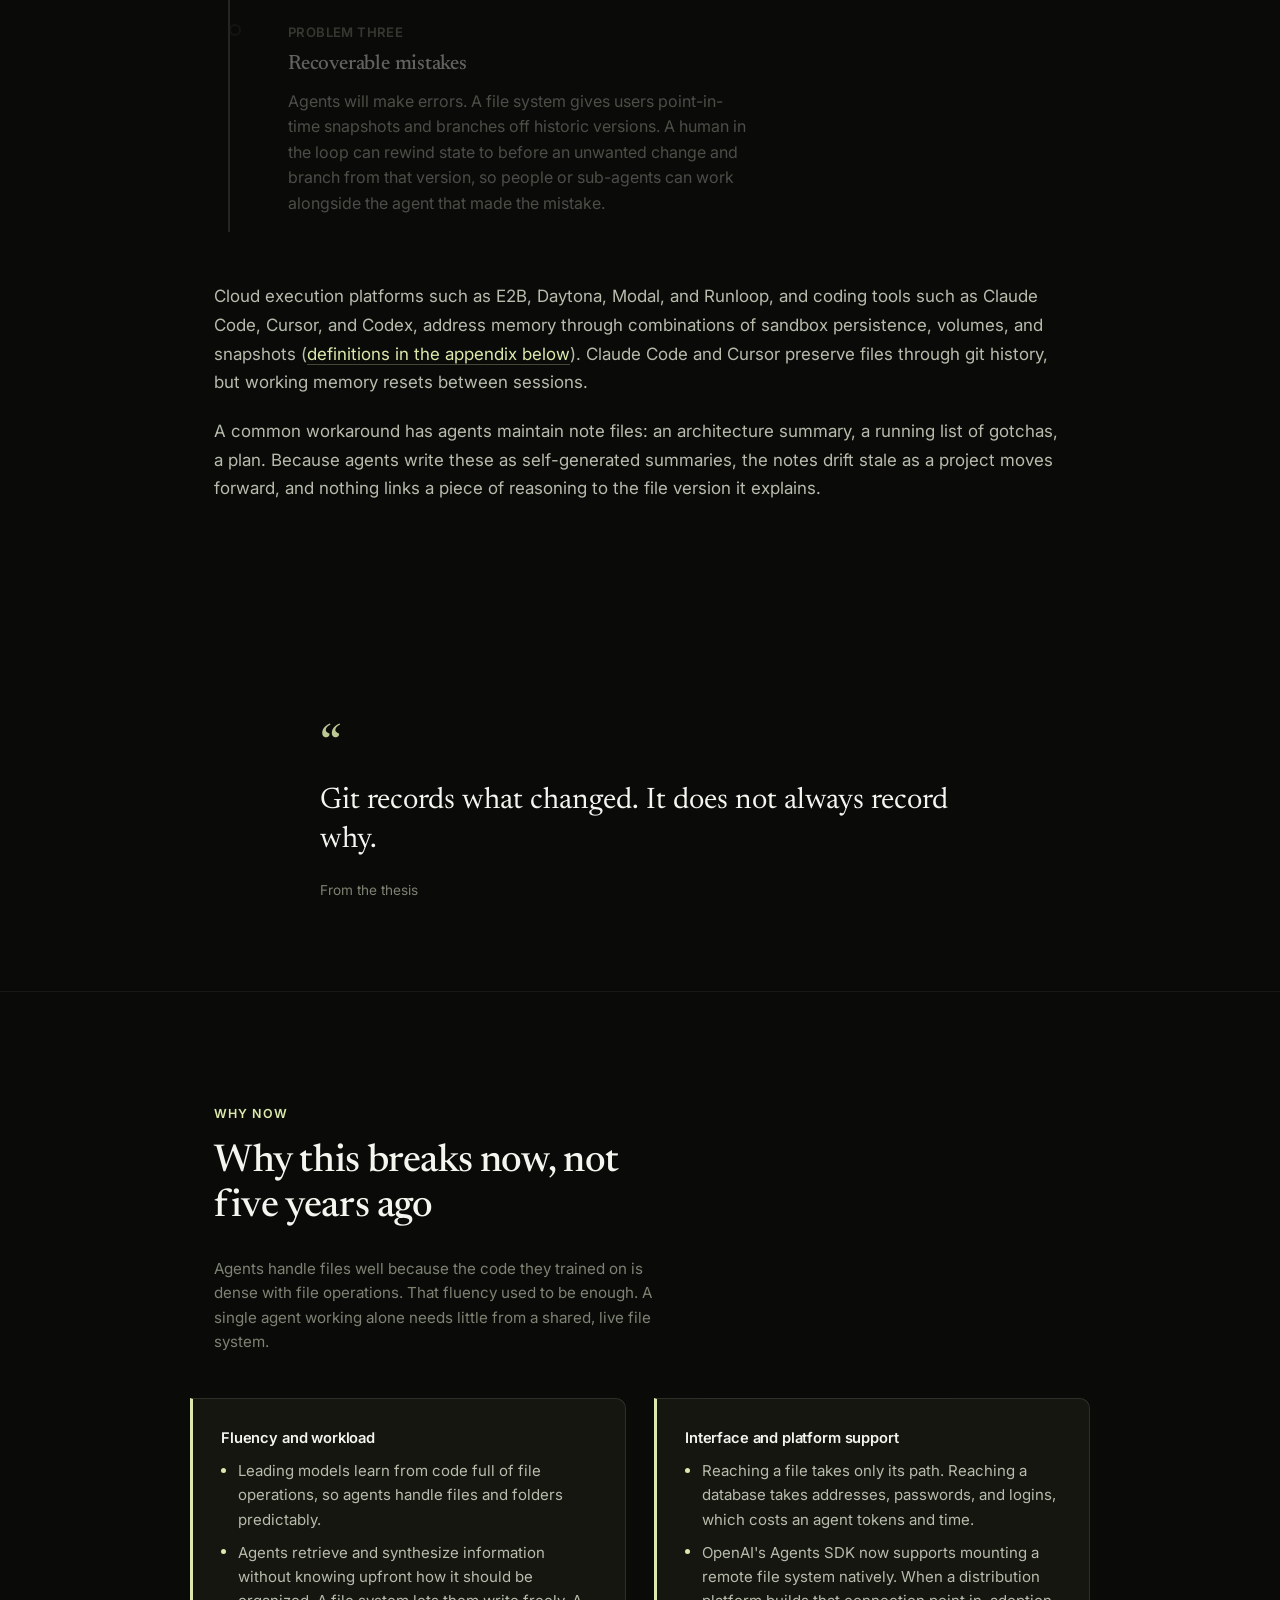
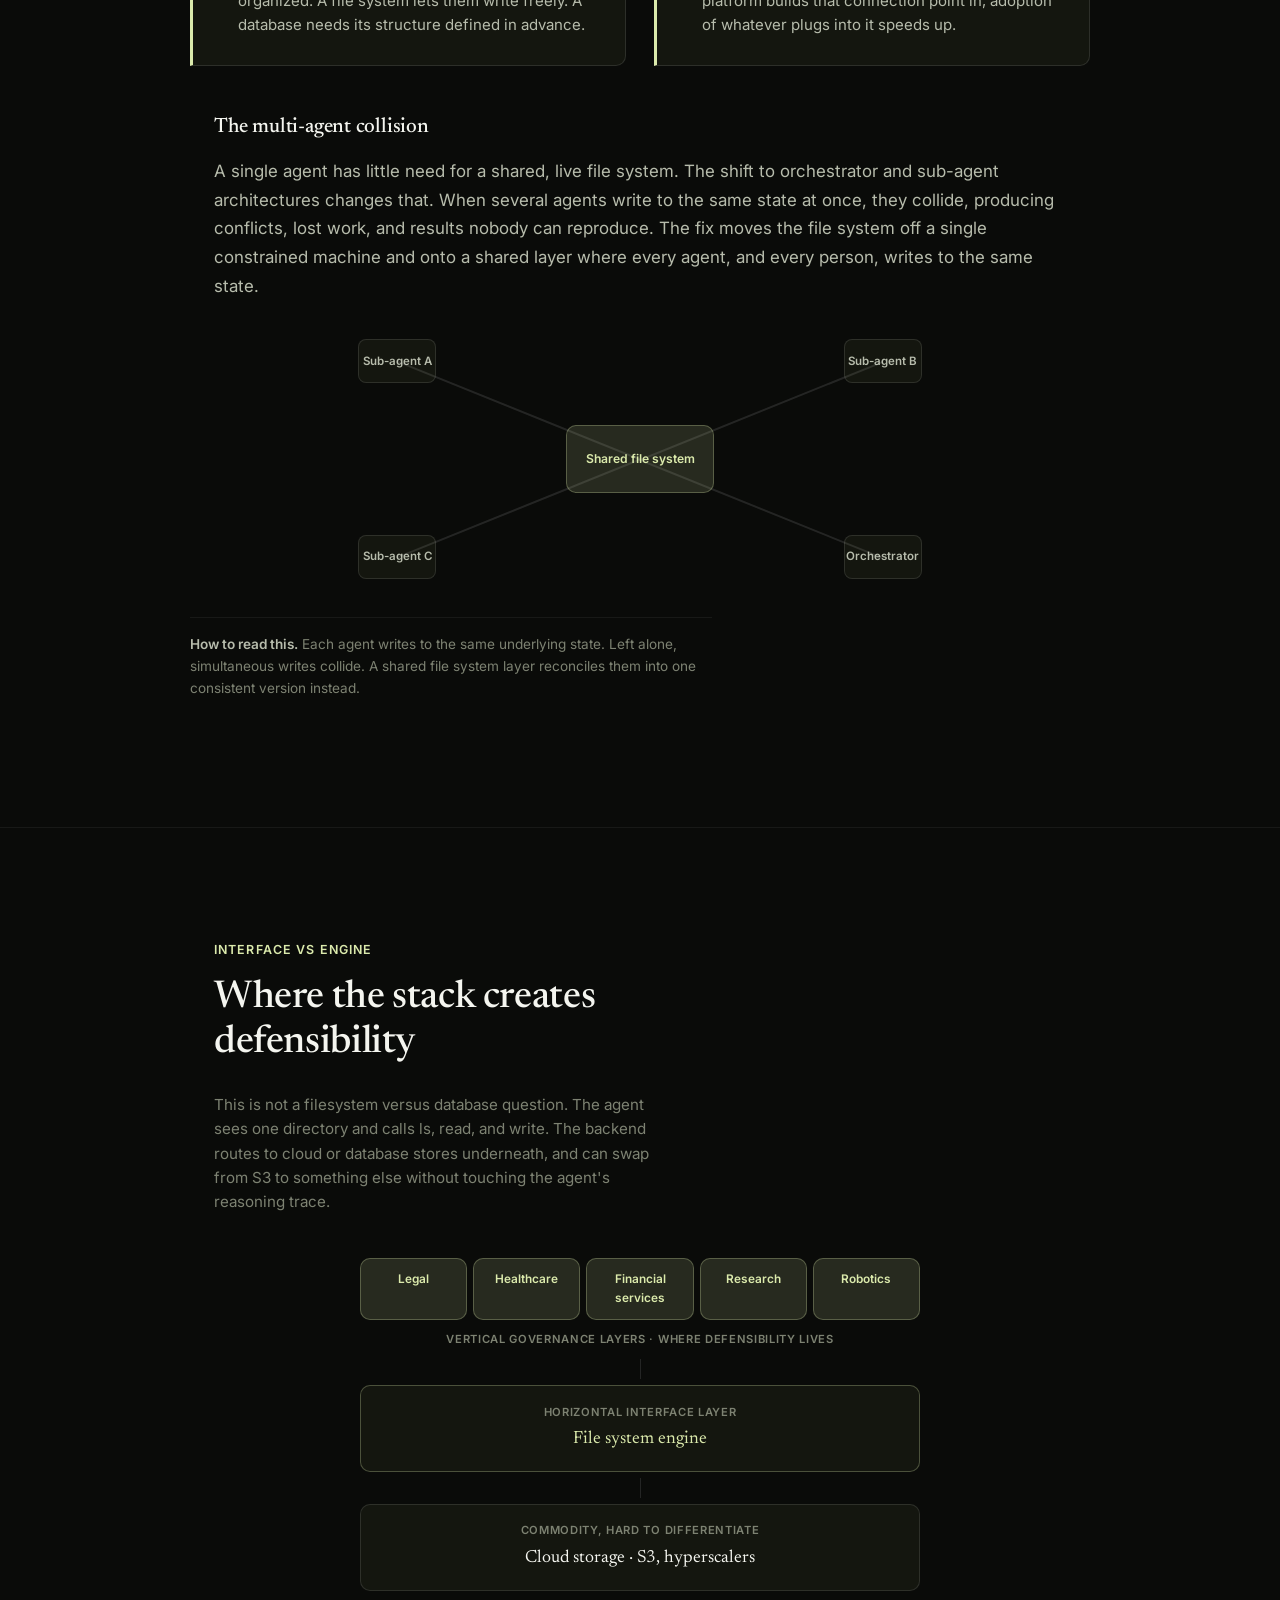
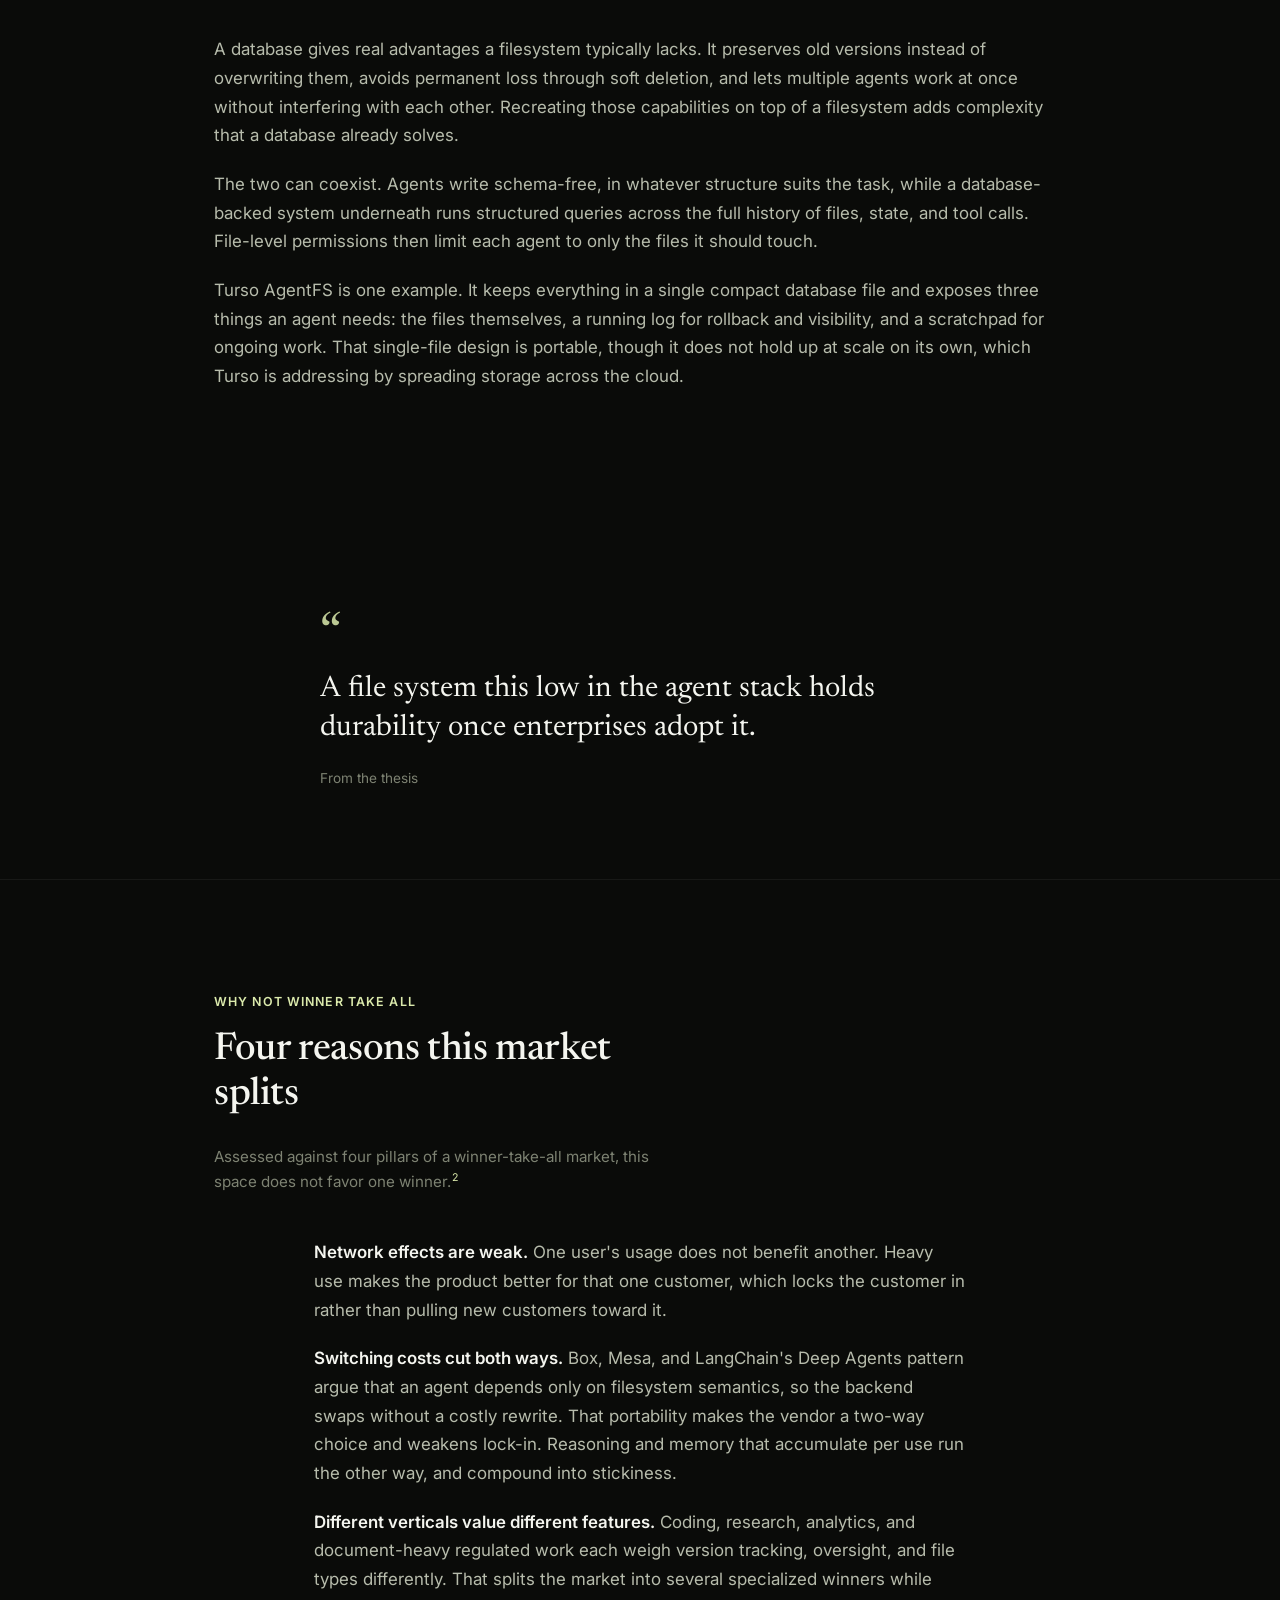
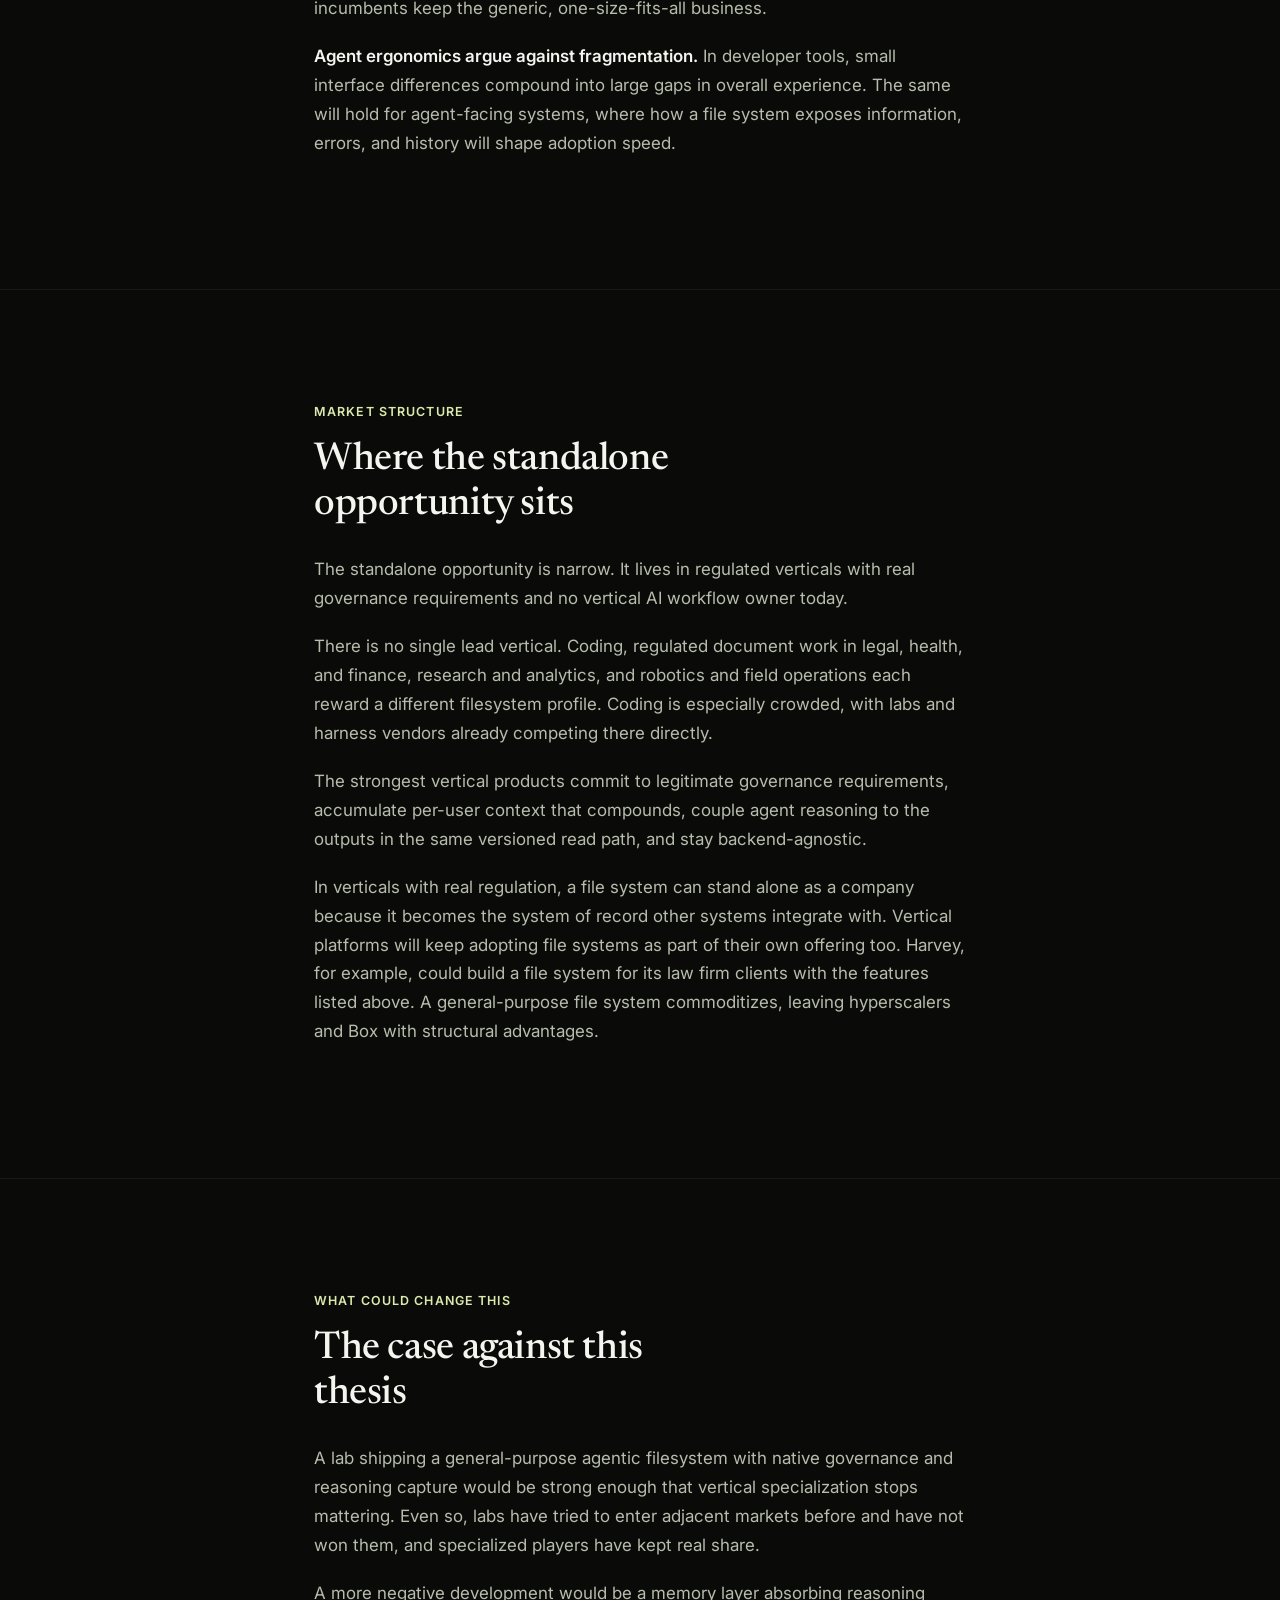
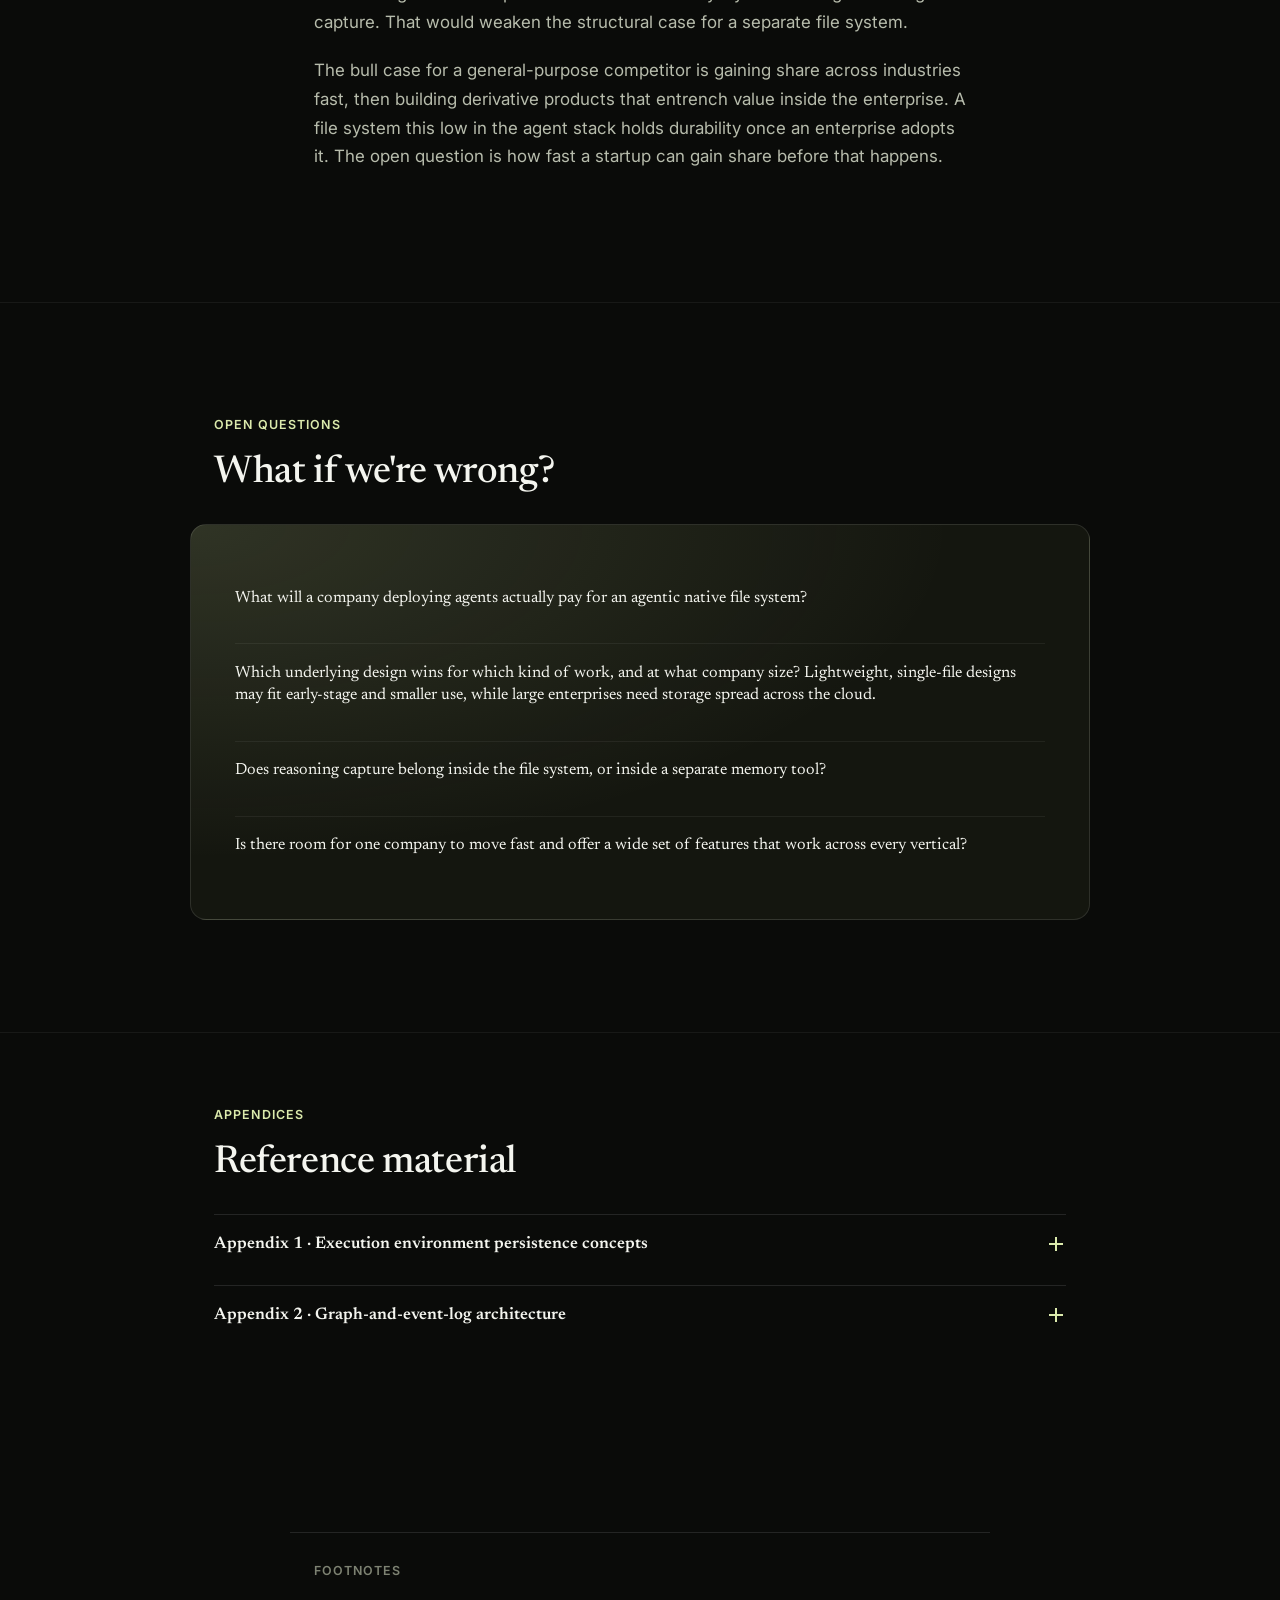
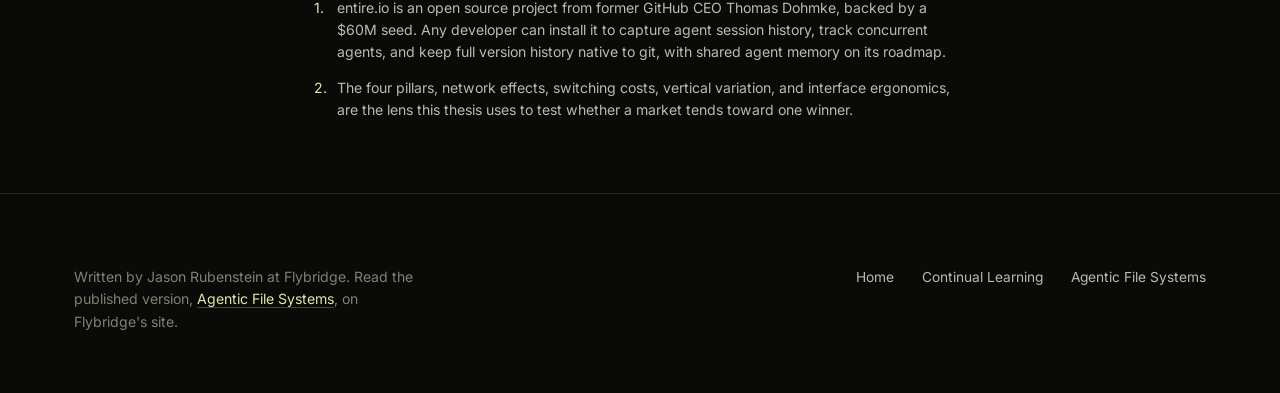
==== commit 9db7e5f9: "Enrich thesis company guides with Harmonic data Co-authored-by: Cursor <cursoragent@cursor.com>" ====
--- a/agentic-file-systems.html
+++ b/agentic-file-systems.html
@@ -16,14 +16,14 @@
 
 <nav class="site-nav">
   <div class="site-nav__inner">
-    <a href="index.html" class="site-nav__brand">AI <span>Theses</span></a>
+    <a href="/" class="site-nav__brand">AI <span>Theses</span></a>
     <button class="site-nav__toggle" aria-label="Toggle menu" aria-expanded="false">
       <span></span><span></span><span></span>
     </button>
     <div class="site-nav__links">
-      <a href="index.html">Home</a>
-      <a href="continual-learning.html">Continual Learning</a>
-      <a href="agentic-file-systems.html" class="is-active">Agentic File Systems</a>
+      <a href="/">Home</a>
+      <a href="/continual-learning">Continual Learning</a>
+      <a href="/agentic-file-systems" class="is-active">Agentic File Systems</a>
     </div>
   </div>
 </nav>
@@ -195,11 +195,12 @@
   </section>
 
   <!-- Market map -->
-  <section class="section section-border">
-    <div class="container container--wide reveal">
-      <span class="eyebrow">Market map</span>
+  <section class="section section-border" id="players" data-promote-after-intro>
+    <div class="container container--wide reveal">
+      <span class="eyebrow">Players in the space</span>
       <h2 class="section-title">Who is building this</h2>
       <p class="section-kicker">Toggle between how companies group by layer and how the opportunity splits by vertical. Hover or tap a card for detail.</p>
+      <p class="data-source">Company data and founder profiles via Harmonic, retrieved July 2026.</p>
     </div>
 
     <div class="filter-center reveal">
@@ -451,13 +452,14 @@
       <p>Written by Jason Rubenstein at Flybridge. Read the published version, <a href="https://www.flybridge.com/ideas/the-bow/agentic-file-systems" class="link-accent" target="_blank" rel="noopener">Agentic File Systems</a>, on Flybridge's site.</p>
     </div>
     <nav class="site-footer__nav">
-      <a href="index.html">Home</a>
-      <a href="continual-learning.html">Continual Learning</a>
-      <a href="agentic-file-systems.html">Agentic File Systems</a>
+      <a href="/">Home</a>
+      <a href="/continual-learning">Continual Learning</a>
+      <a href="/agentic-file-systems">Agentic File Systems</a>
     </nav>
   </div>
 </footer>
 
+<script src="js/company-data.js"></script>
 <script src="js/main.js"></script>
 </body>
 </html>
--- a/css/style.css
+++ b/css/style.css
@@ -1221,6 +1221,22 @@
   margin-top: 0.8em;
 }
 
+.company-card__founders a {
+  color: var(--accent);
+  border-bottom: 1px solid var(--accent-soft-2);
+}
+
+.company-card__founders a:hover {
+  border-color: var(--accent);
+}
+
+.data-source {
+  margin-top: calc(-1 * var(--space-3));
+  margin-bottom: var(--space-4);
+  color: var(--text-tertiary);
+  font-size: 0.75rem;
+}
+
 .group-heading {
   display: flex;
   align-items: baseline;
@@ -1775,7 +1791,7 @@
 
 .map-card:hover .map-card__detail,
 .map-card.is-open .map-card__detail {
-  max-height: 260px;
+  max-height: 340px;
   opacity: 1;
   margin-top: 0.6em;
 }
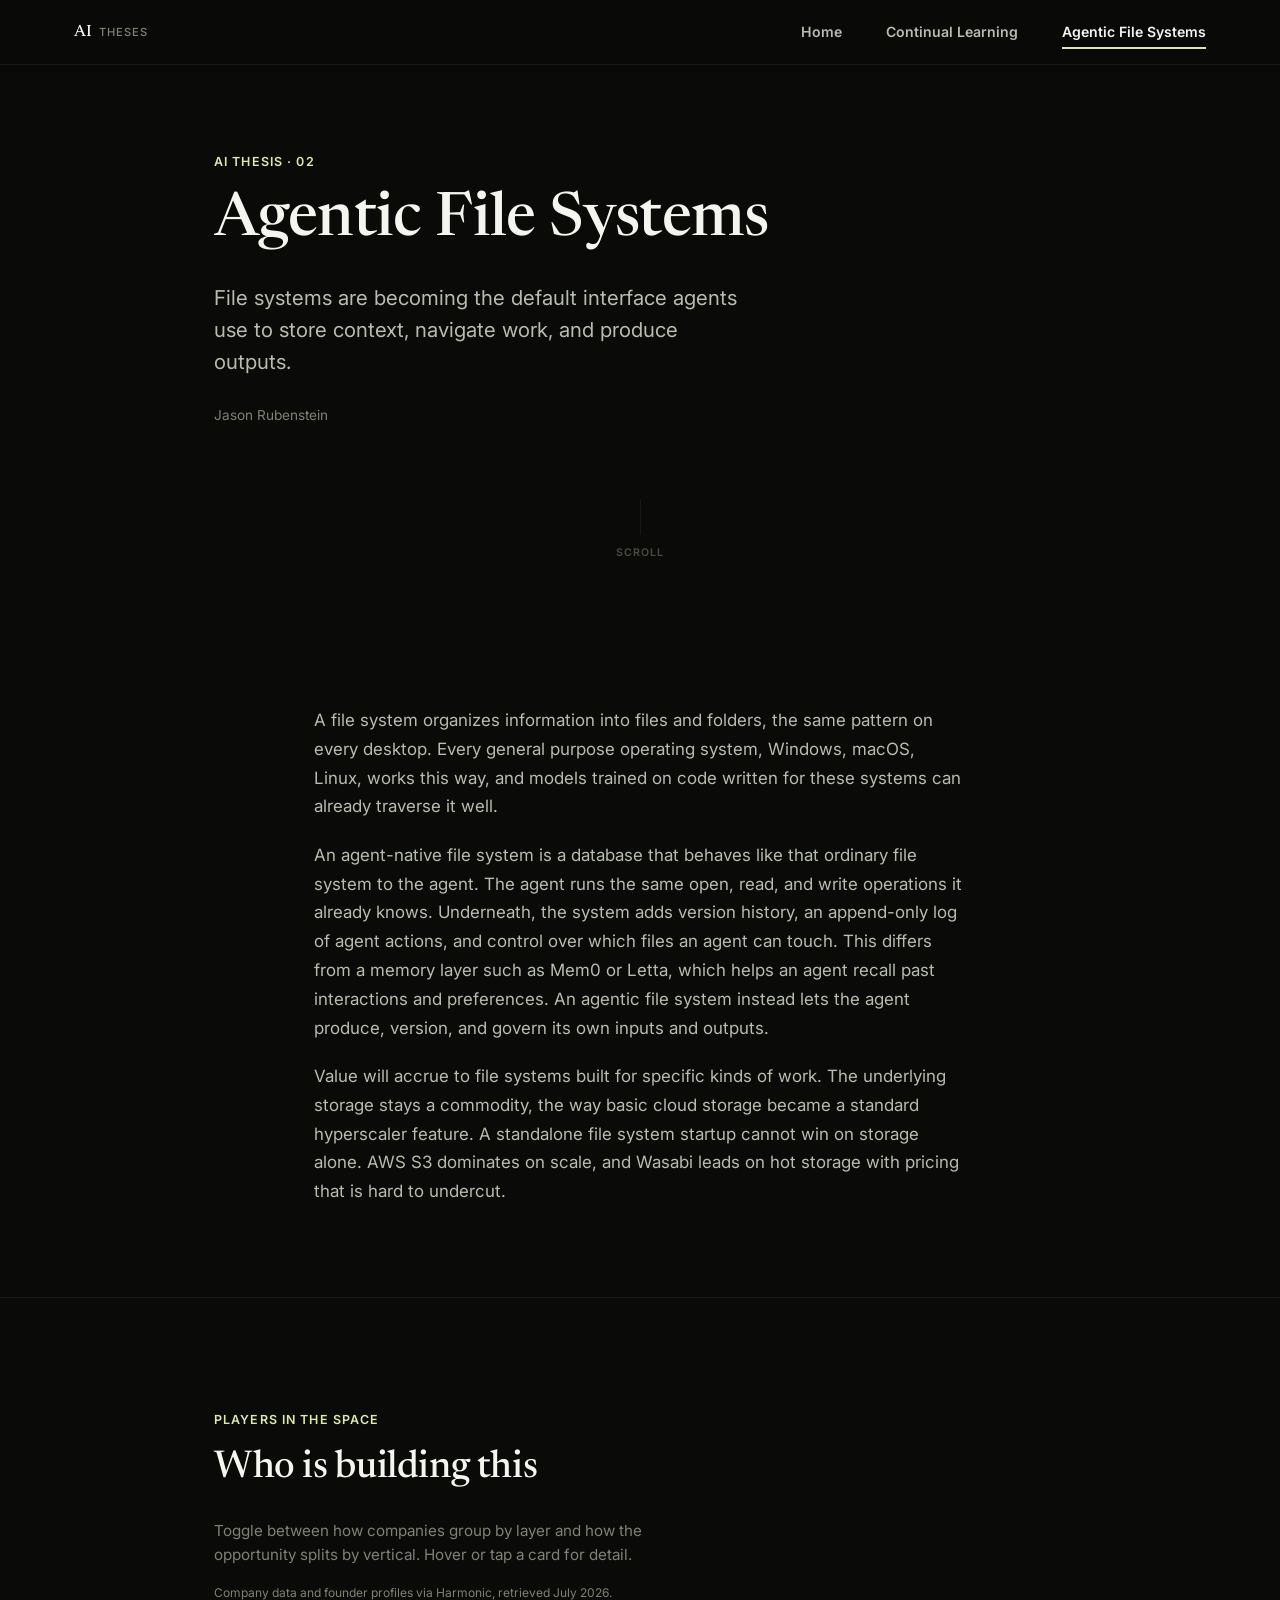
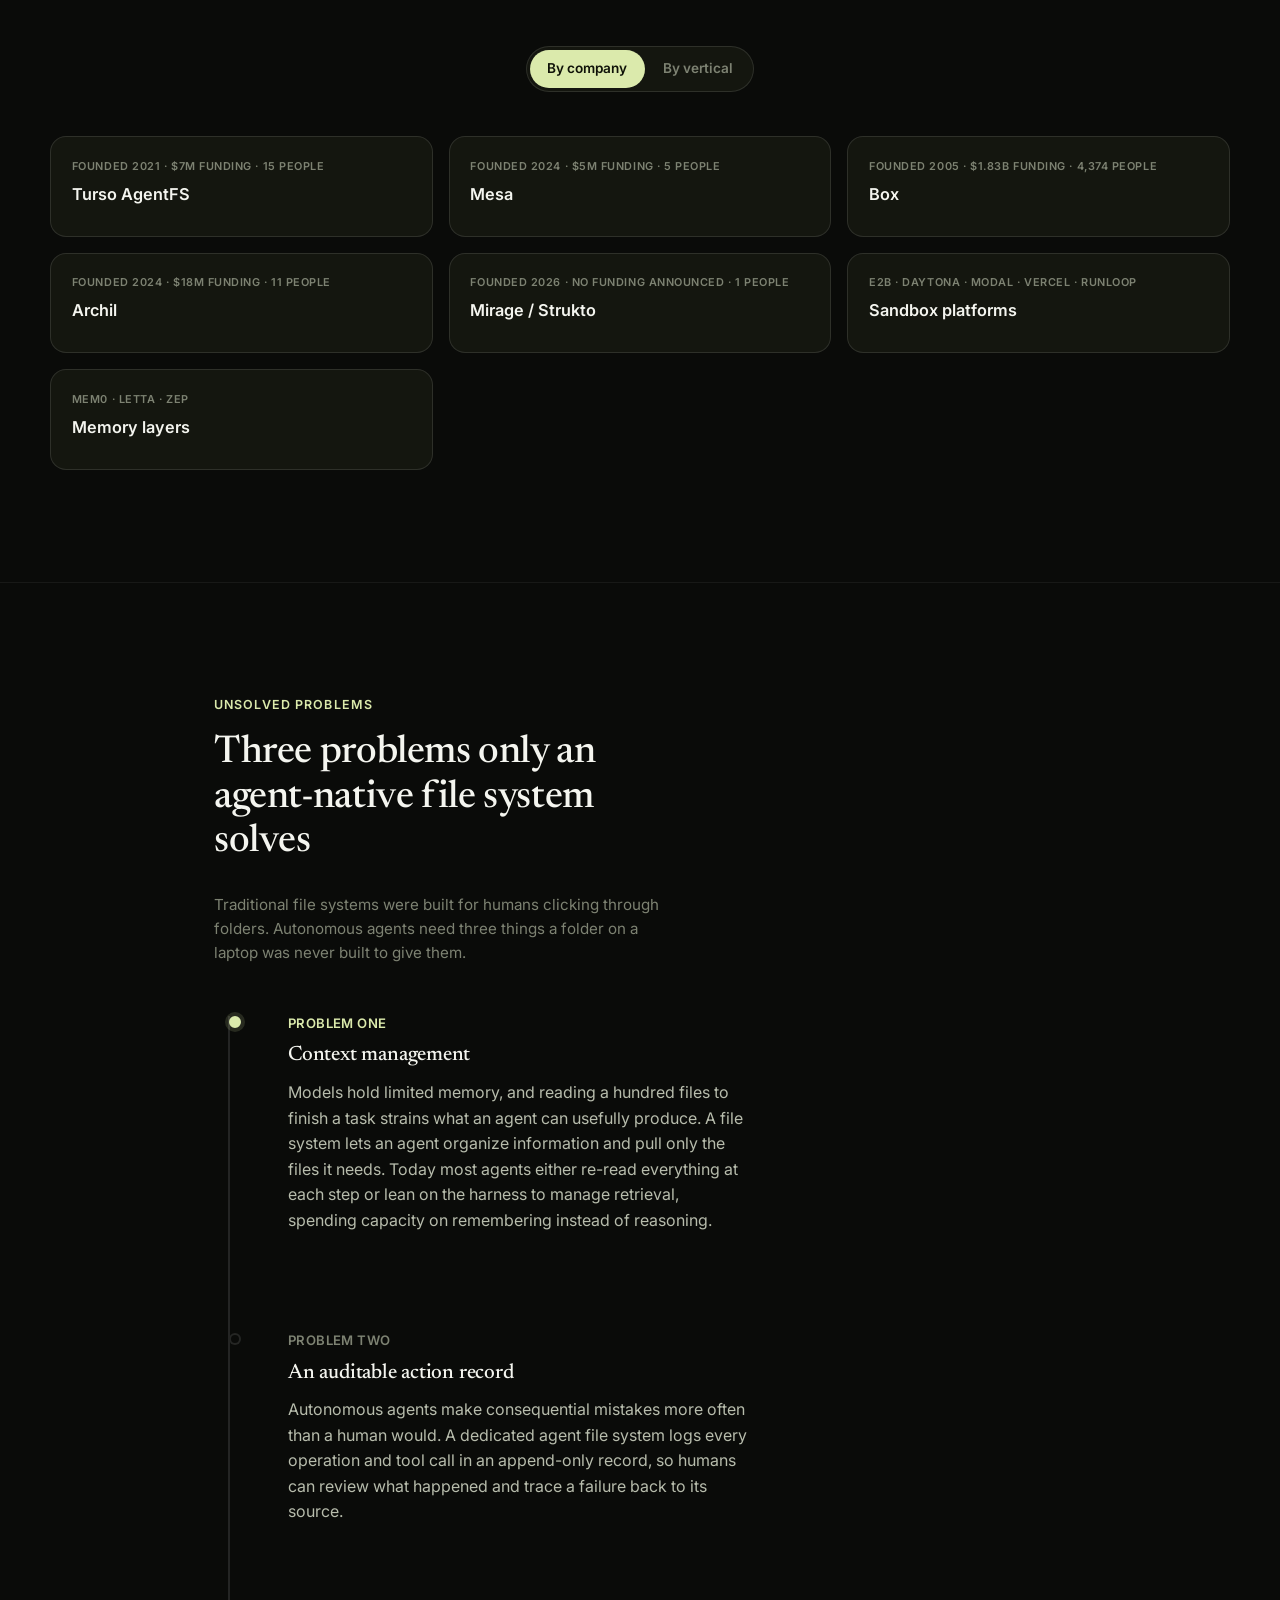
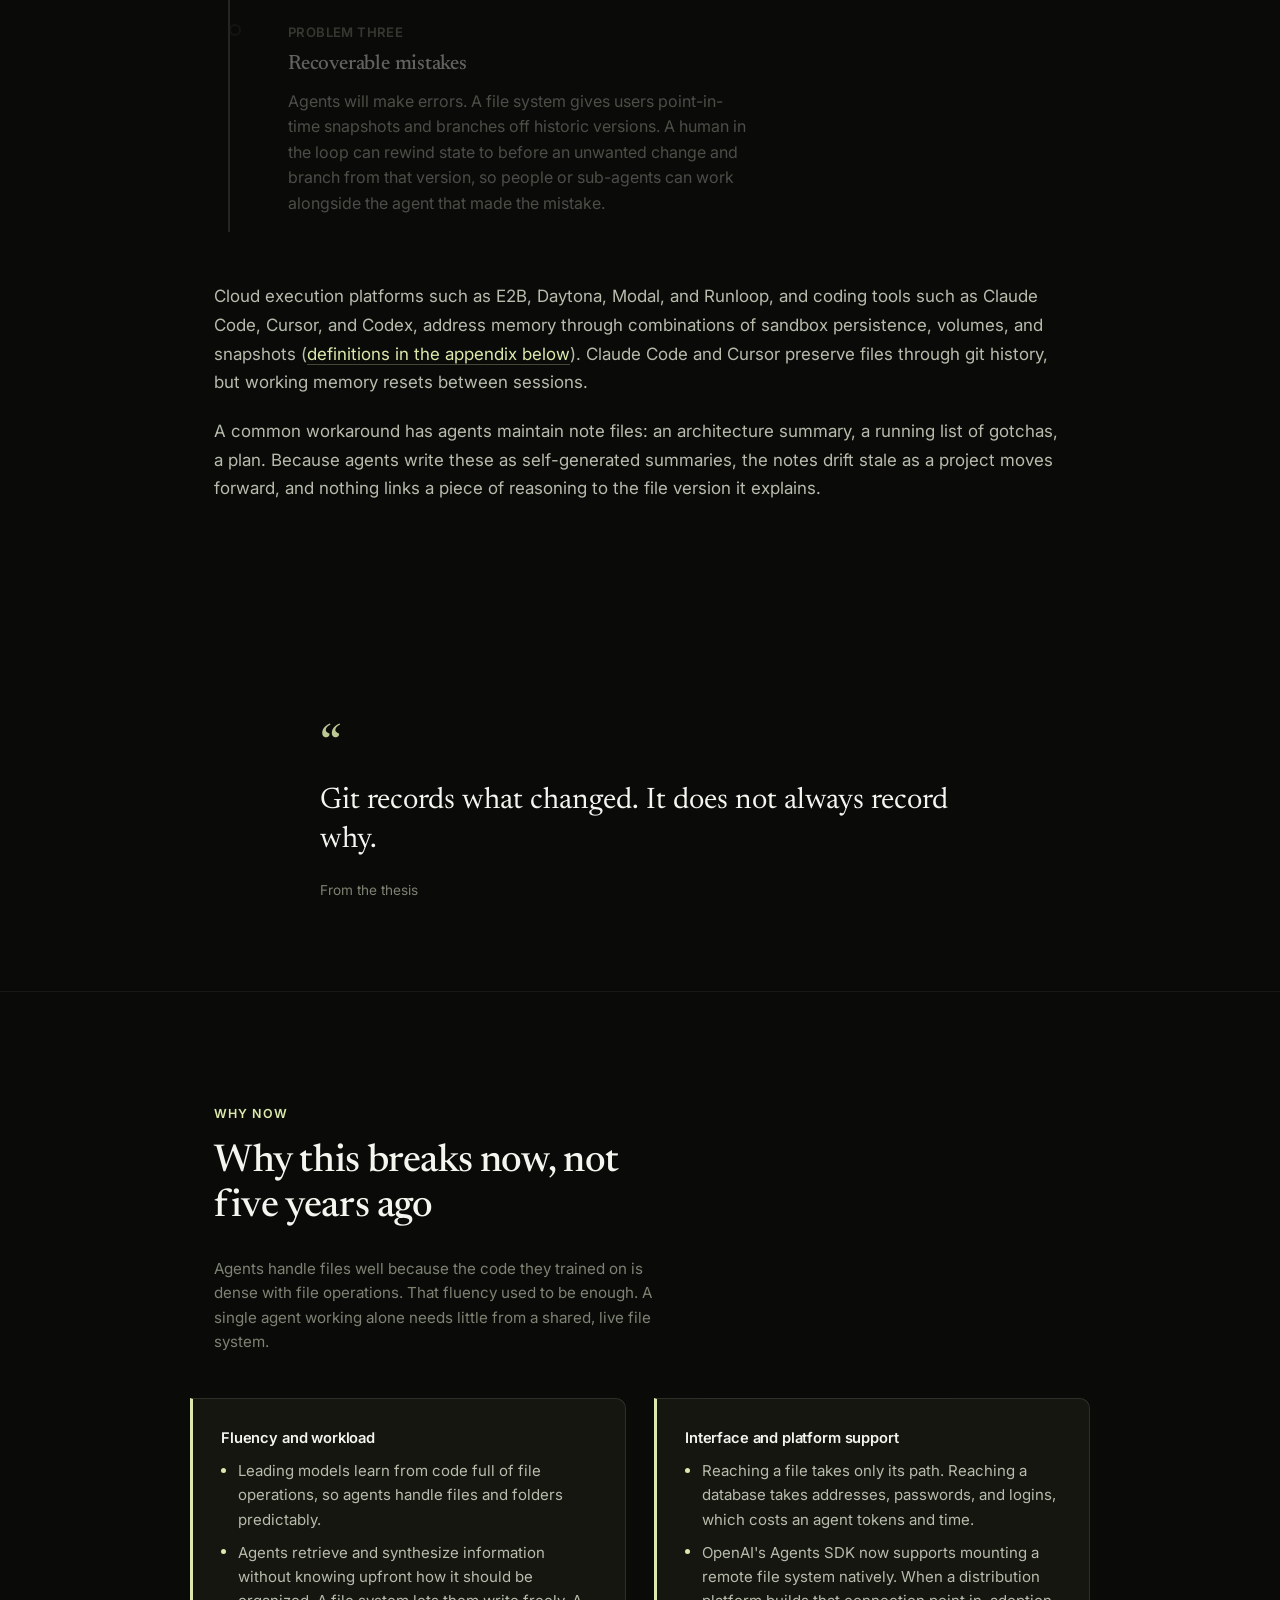
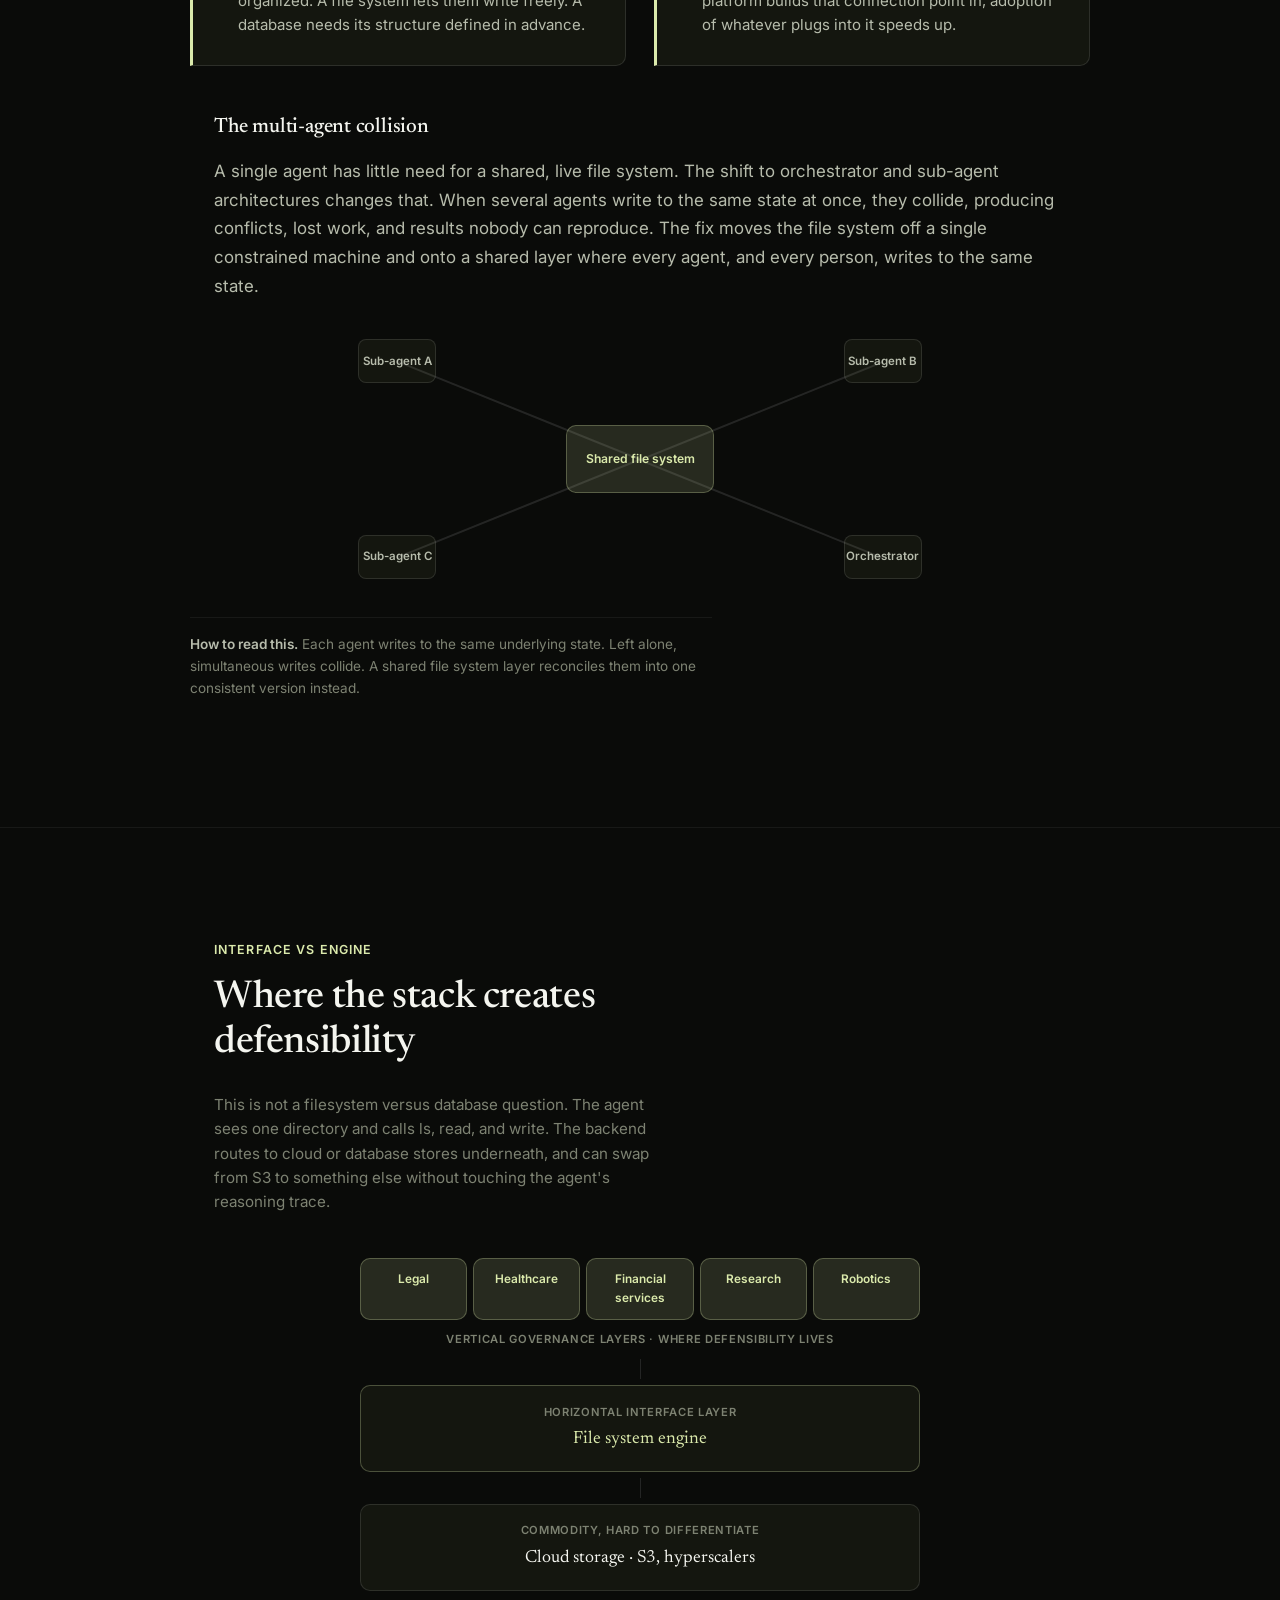
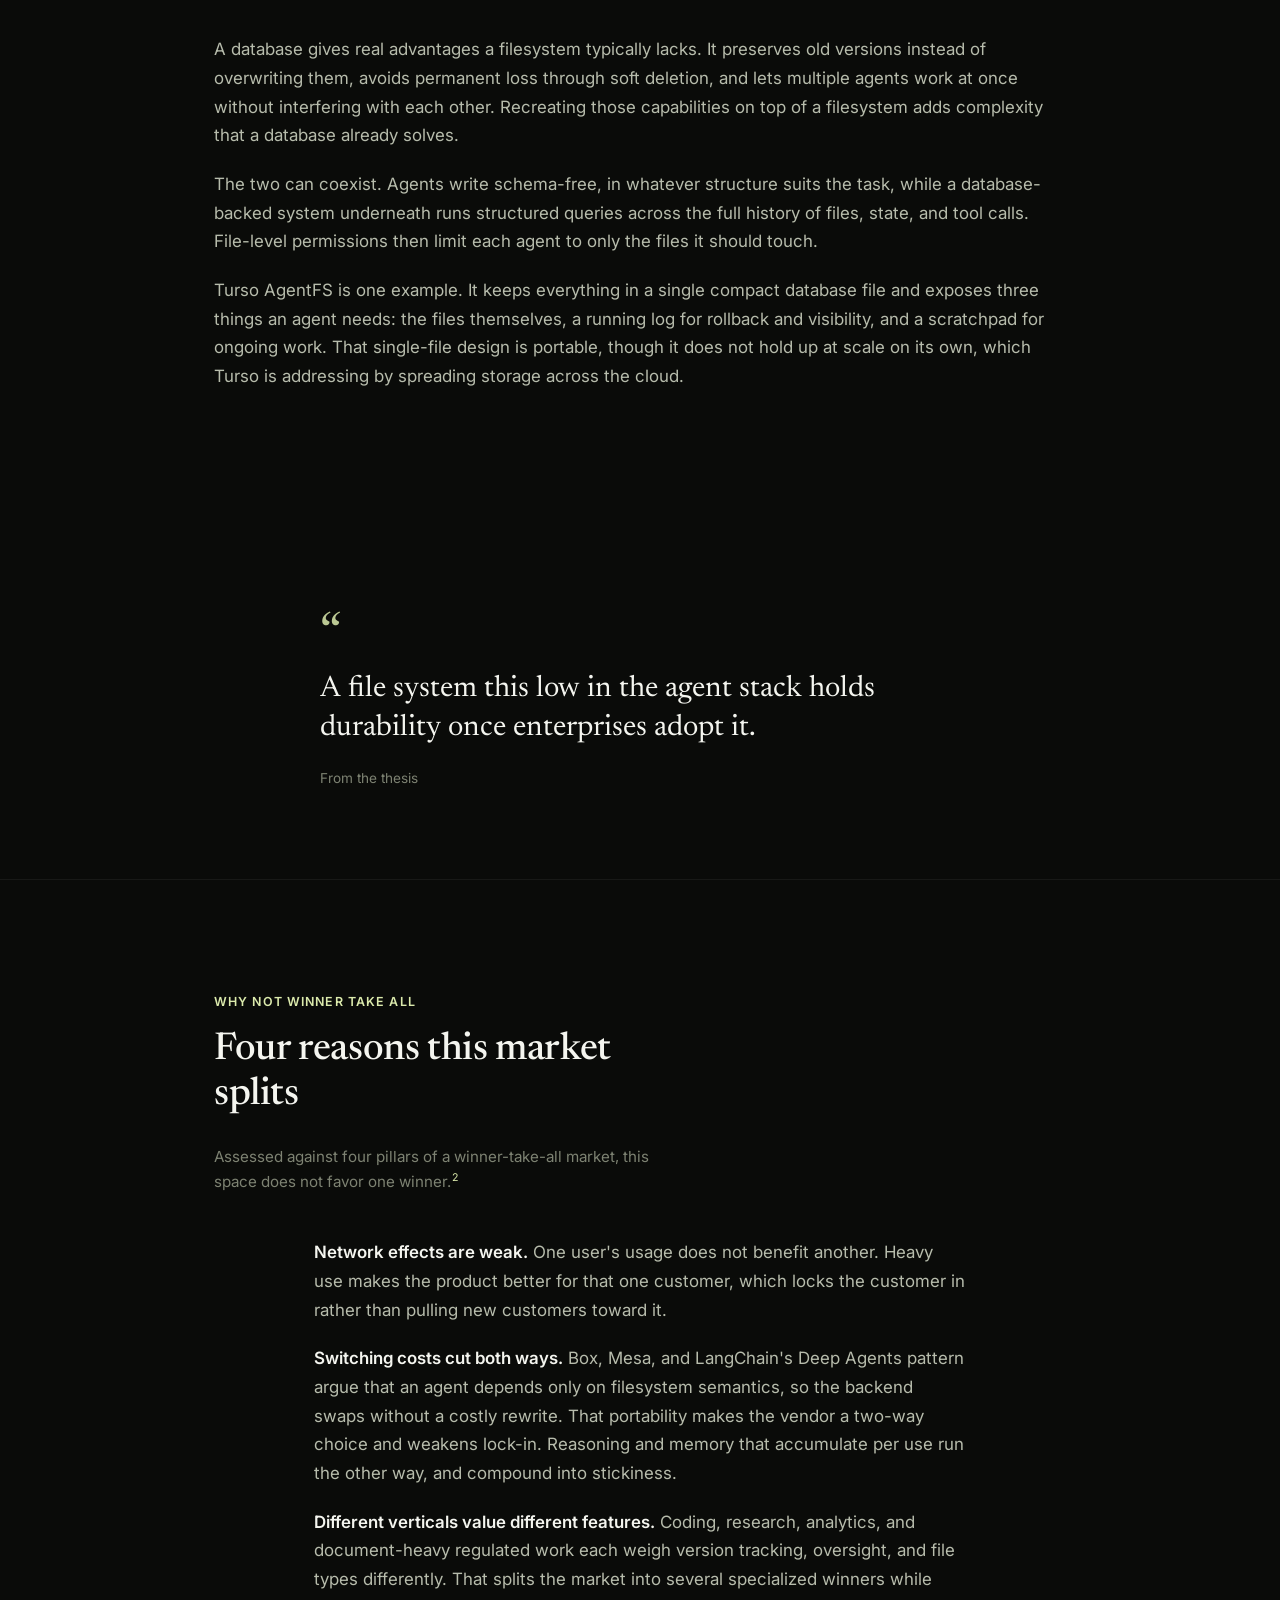
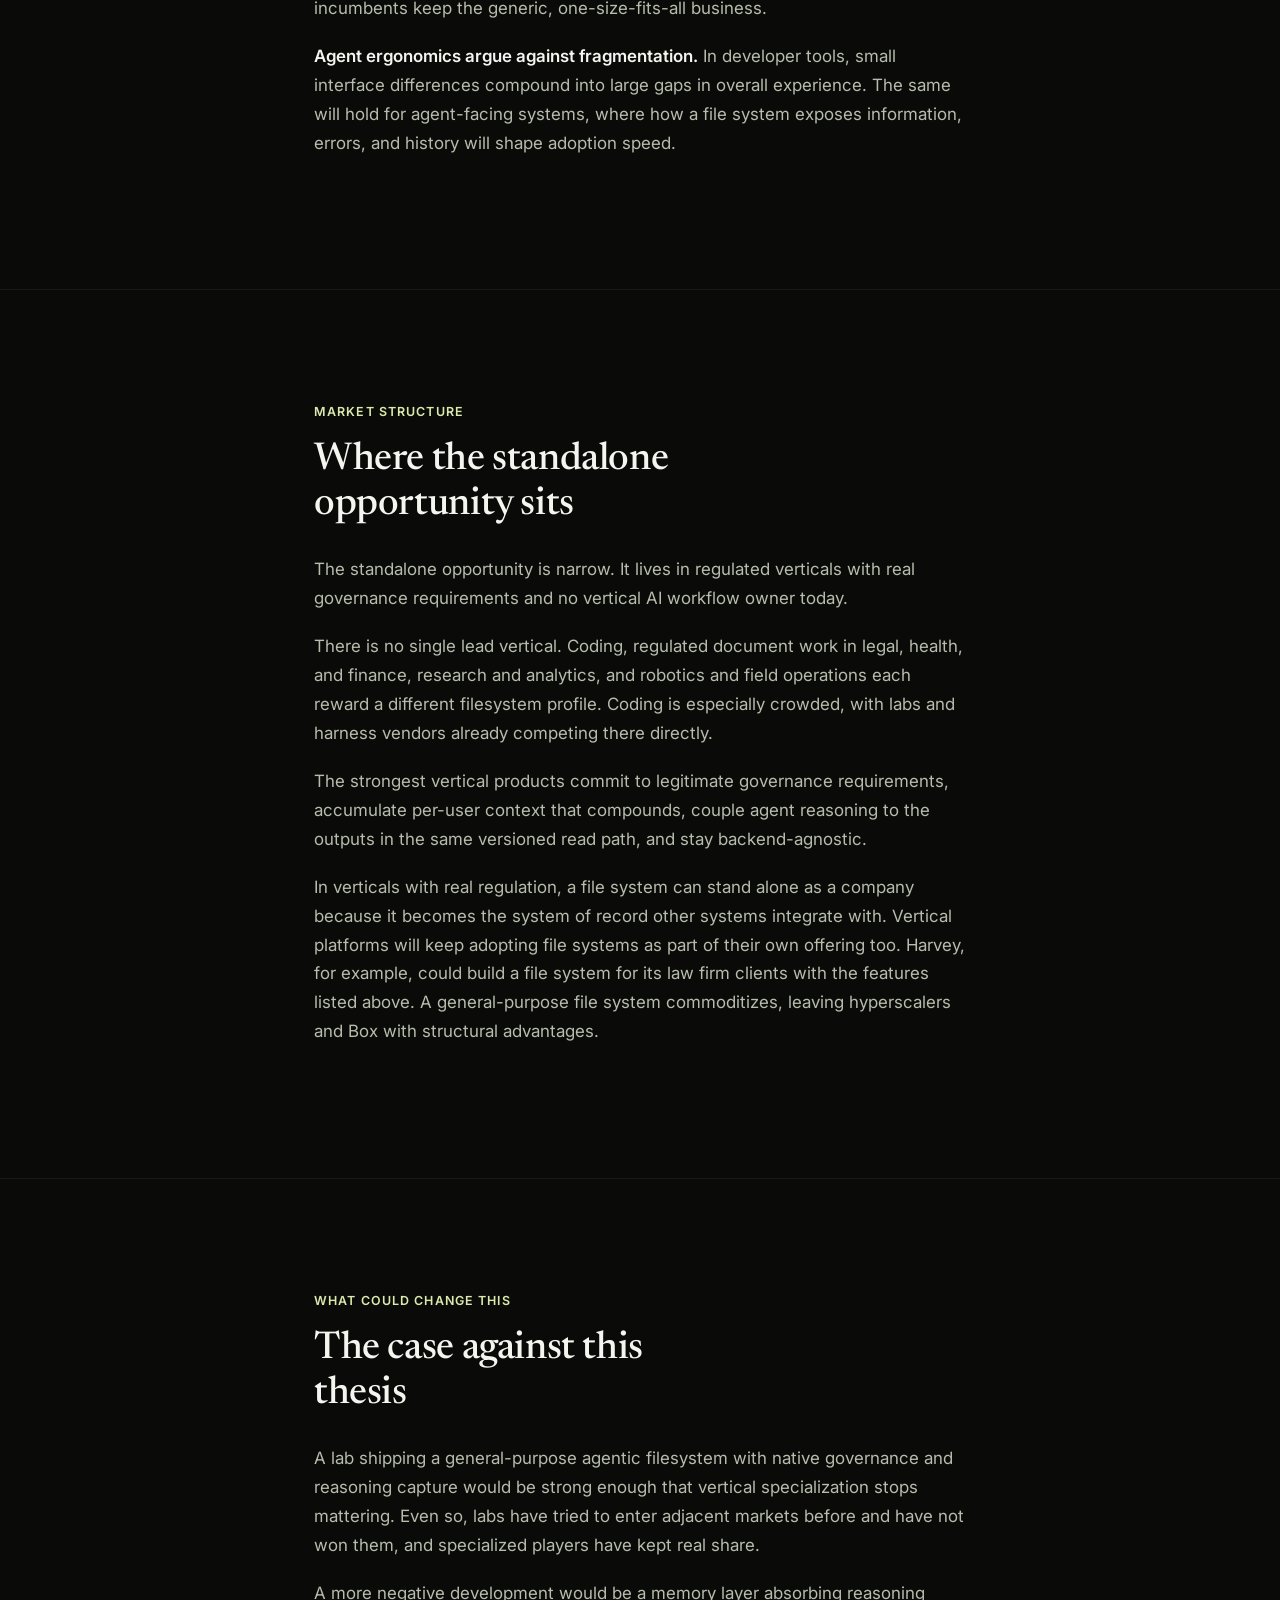
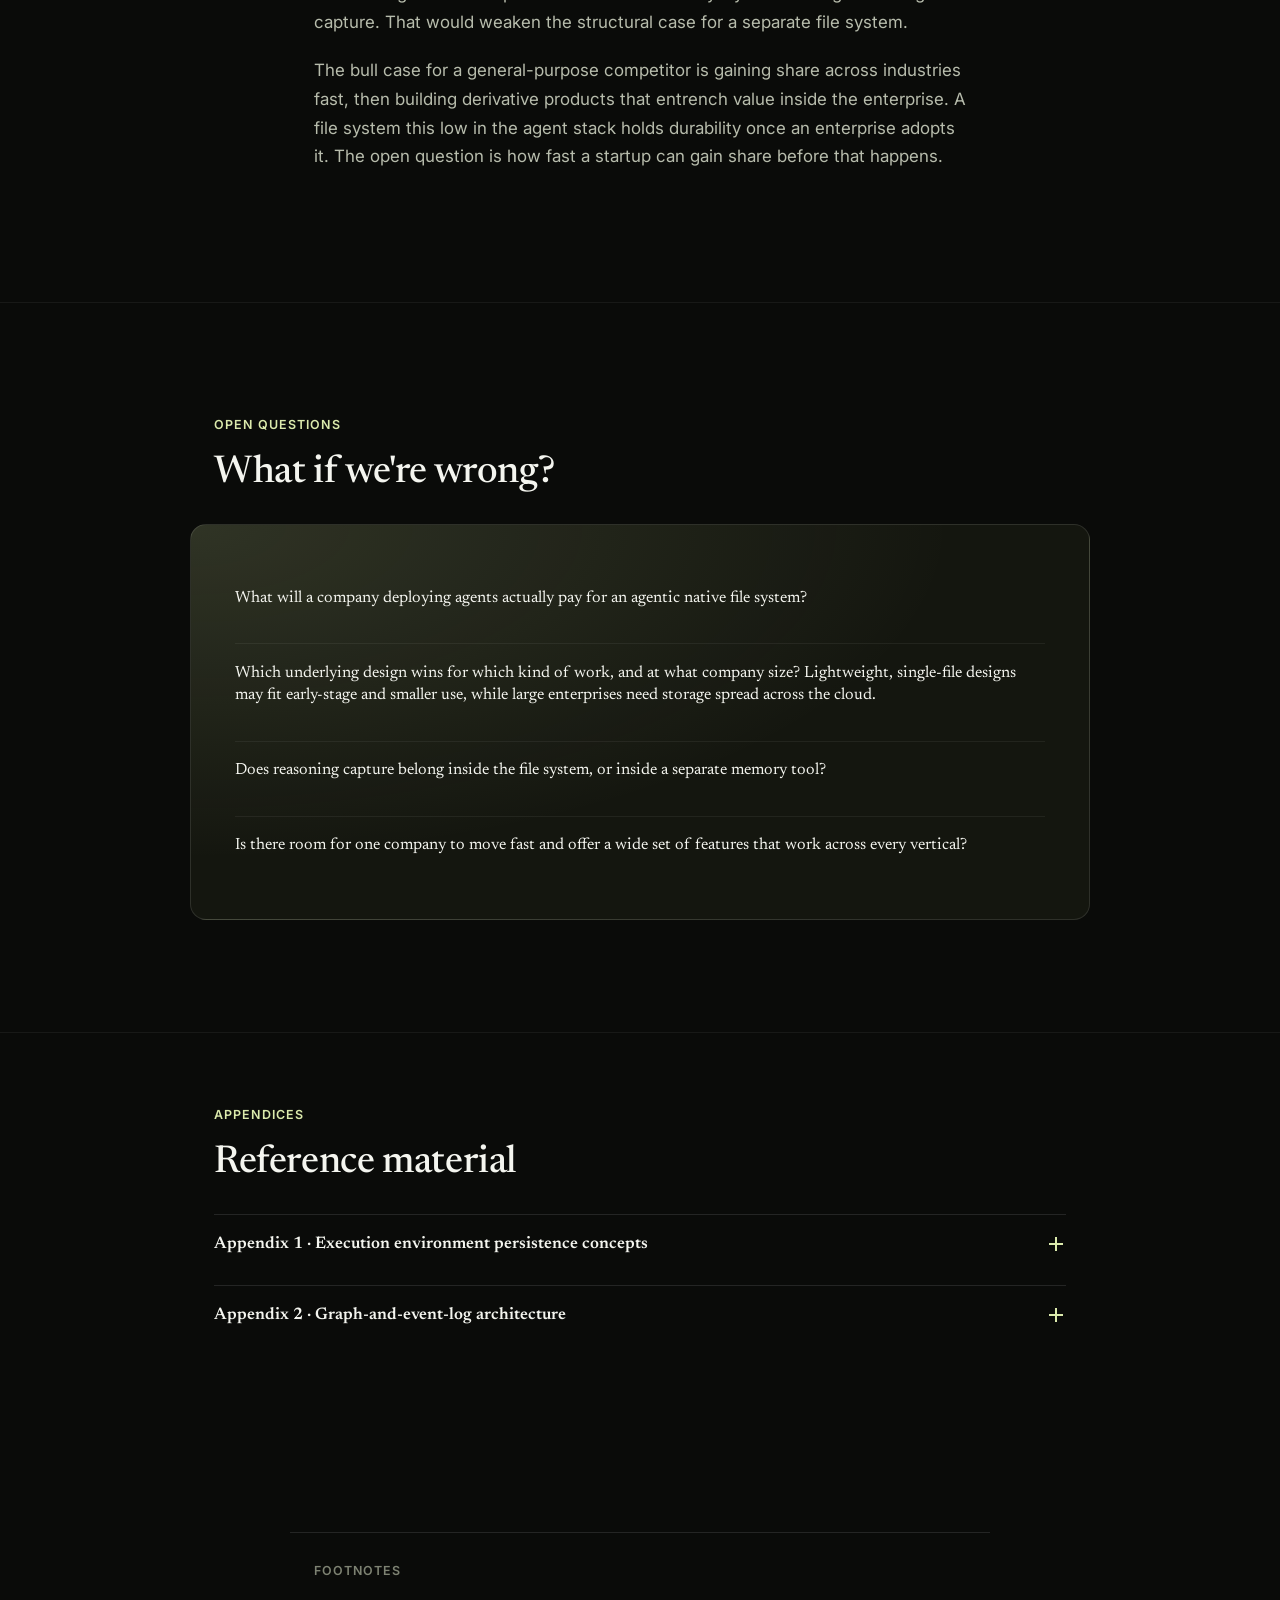
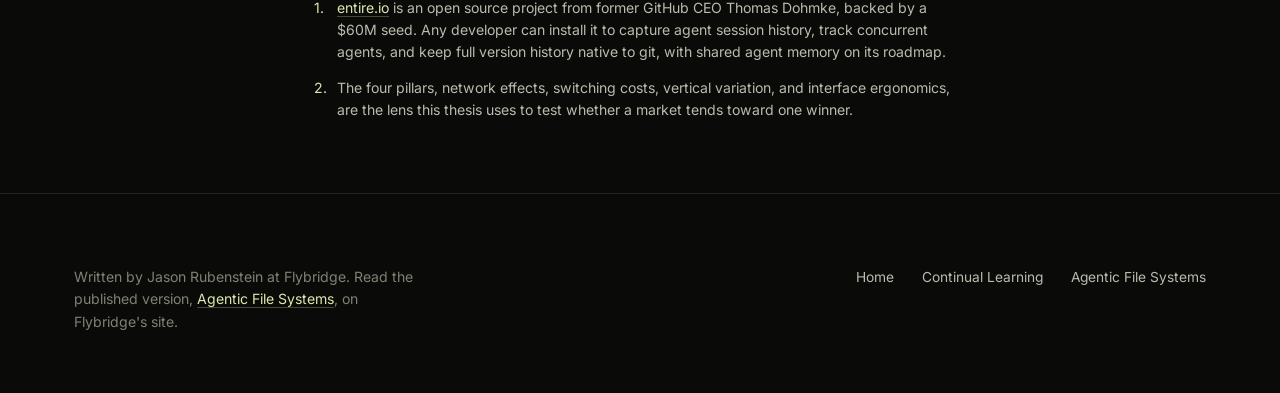
==== commit 9a1ba7fa: "Add thesis docx hyperlinks to matching web content Wire Cursor, NYT, Anthropic, entire.io, and Mirag" ====
--- a/agentic-file-systems.html
+++ b/agentic-file-systems.html
@@ -255,7 +255,7 @@
           <div class="map-card__title">Mirage / Strukto</div>
           <div class="map-card__detail">
             <p>Open-source unified virtual filesystem that mounts S3, Google Drive, Slack, GitHub, Redis, and a dozen other backends as one folder tree. Agents interact with all of them through standard Unix bash tools.</p>
-            <p>Strong on developer ergonomics. First public release in May 2026 drew 3,100 GitHub stars. Governance is light: no audit logs, no append-only event log, no formal permissioning, which limits fit for regulated verticals.</p>
+            <p>Strong on developer ergonomics. First public release in May 2026 drew 3,100 <a href="https://github.com/strukto-ai/mirage" class="link-accent" target="_blank" rel="noopener">GitHub</a> stars. Governance is light: no audit logs, no append-only event log, no formal permissioning, which limits fit for regulated verticals.</p>
           </div>
         </div>
 
@@ -331,7 +331,7 @@
           <div class="map-card__title">Coding and general analytics</div>
           <div class="map-card__detail">
             <p>Standard version control for code, or standard querying for data.</p>
-            <p>Whatever the system accumulates moves with the files, so nothing locks the customer in, and the established data-warehouse players already own the analytics side. A standalone product faces direct competition from big AI labs and existing developer tools that already reach these customers. Tools like entire.io show the reasoning-capture pattern still has room to run inside git workflows.<sup class="fn-ref" data-fn="fn1">1</sup></p>
+            <p>Whatever the system accumulates moves with the files, so nothing locks the customer in, and the established data-warehouse players already own the analytics side. A standalone product faces direct competition from big AI labs and existing developer tools that already reach these customers. Tools like <a href="https://entire.io" class="link-accent" target="_blank" rel="noopener">entire.io</a> show the reasoning-capture pattern still has room to run inside git workflows.<sup class="fn-ref" data-fn="fn1">1</sup></p>
           </div>
         </div>
 
@@ -438,7 +438,7 @@
     <div class="container footnotes reveal">
       <h2>Footnotes</h2>
       <ol>
-        <li id="fn1"><span>entire.io is an open source project from former GitHub CEO Thomas Dohmke, backed by a $60M seed. Any developer can install it to capture agent session history, track concurrent agents, and keep full version history native to git, with shared agent memory on its roadmap.</span></li>
+        <li id="fn1"><span><a href="https://entire.io" class="link-accent" target="_blank" rel="noopener">entire.io</a> is an open source project from former GitHub CEO Thomas Dohmke, backed by a $60M seed. Any developer can install it to capture agent session history, track concurrent agents, and keep full version history native to git, with shared agent memory on its roadmap.</span></li>
         <li id="fn2"><span>The four pillars, network effects, switching costs, vertical variation, and interface ergonomics, are the lens this thesis uses to test whether a market tends toward one winner.</span></li>
       </ol>
     </div>
--- a/css/style.css
+++ b/css/style.css
@@ -1215,18 +1215,25 @@
   margin-top: 0.8em;
 }
 
-.company-card__founders {
+.company-card__founders,
+.company-card__site {
   font-size: 0.78rem;
   color: var(--text-tertiary);
   margin-top: 0.8em;
 }
 
-.company-card__founders a {
+.company-card__site {
+  margin-top: 0.35em;
+}
+
+.company-card__founders a,
+.company-card__site a {
   color: var(--accent);
   border-bottom: 1px solid var(--accent-soft-2);
 }
 
-.company-card__founders a:hover {
+.company-card__founders a:hover,
+.company-card__site a:hover {
   border-color: var(--accent);
 }
 
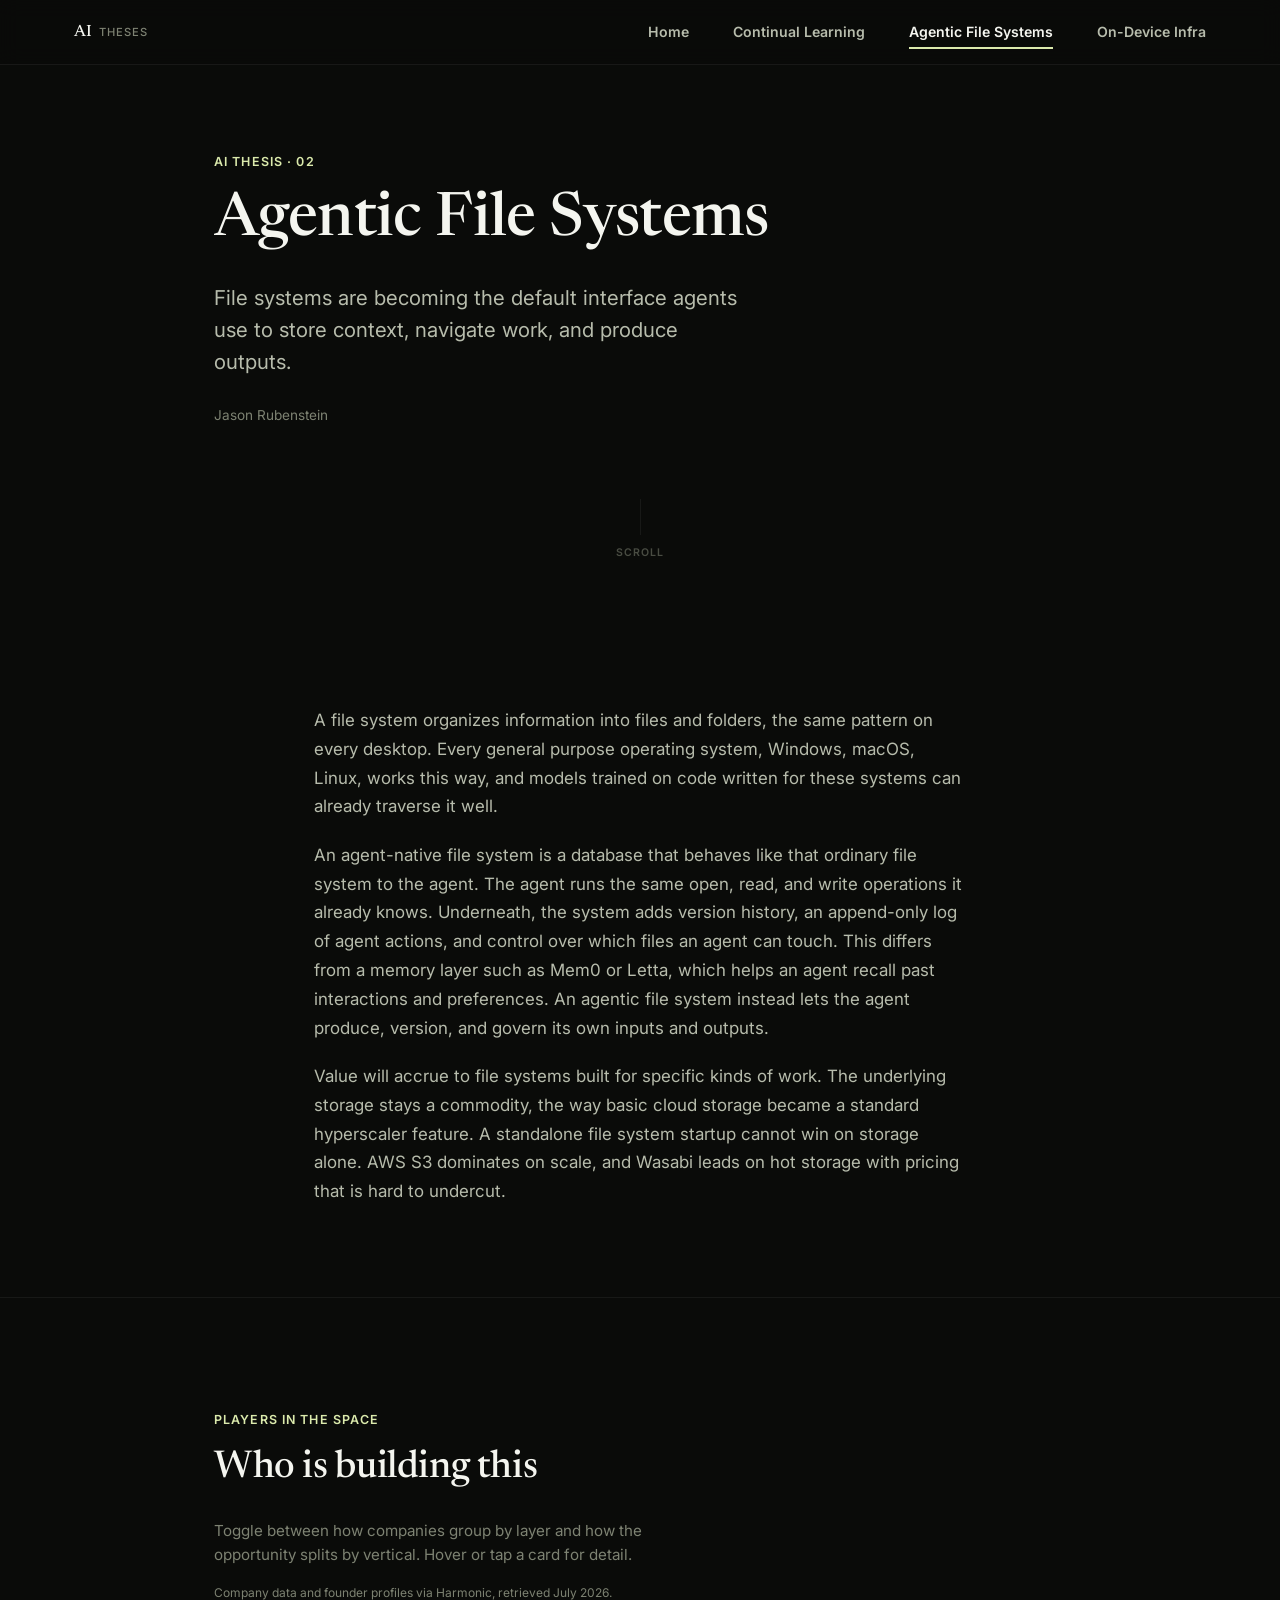
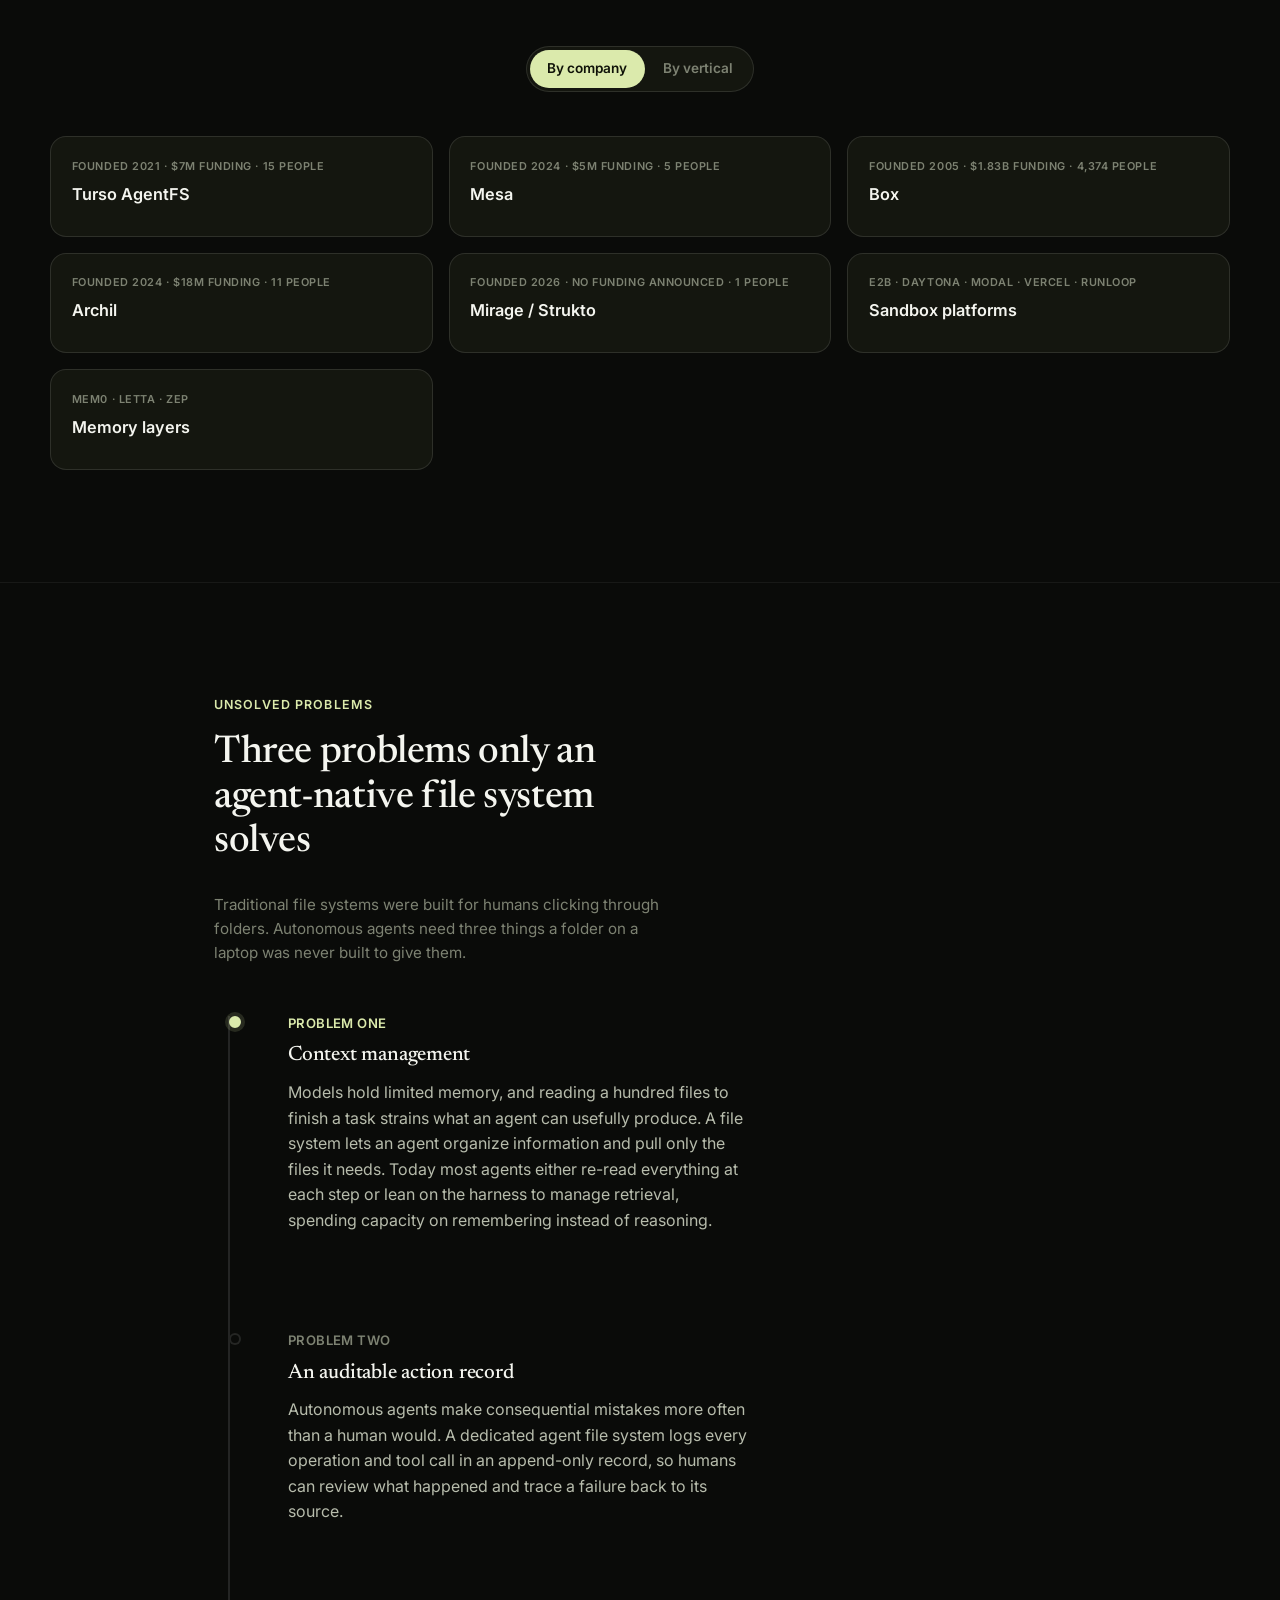
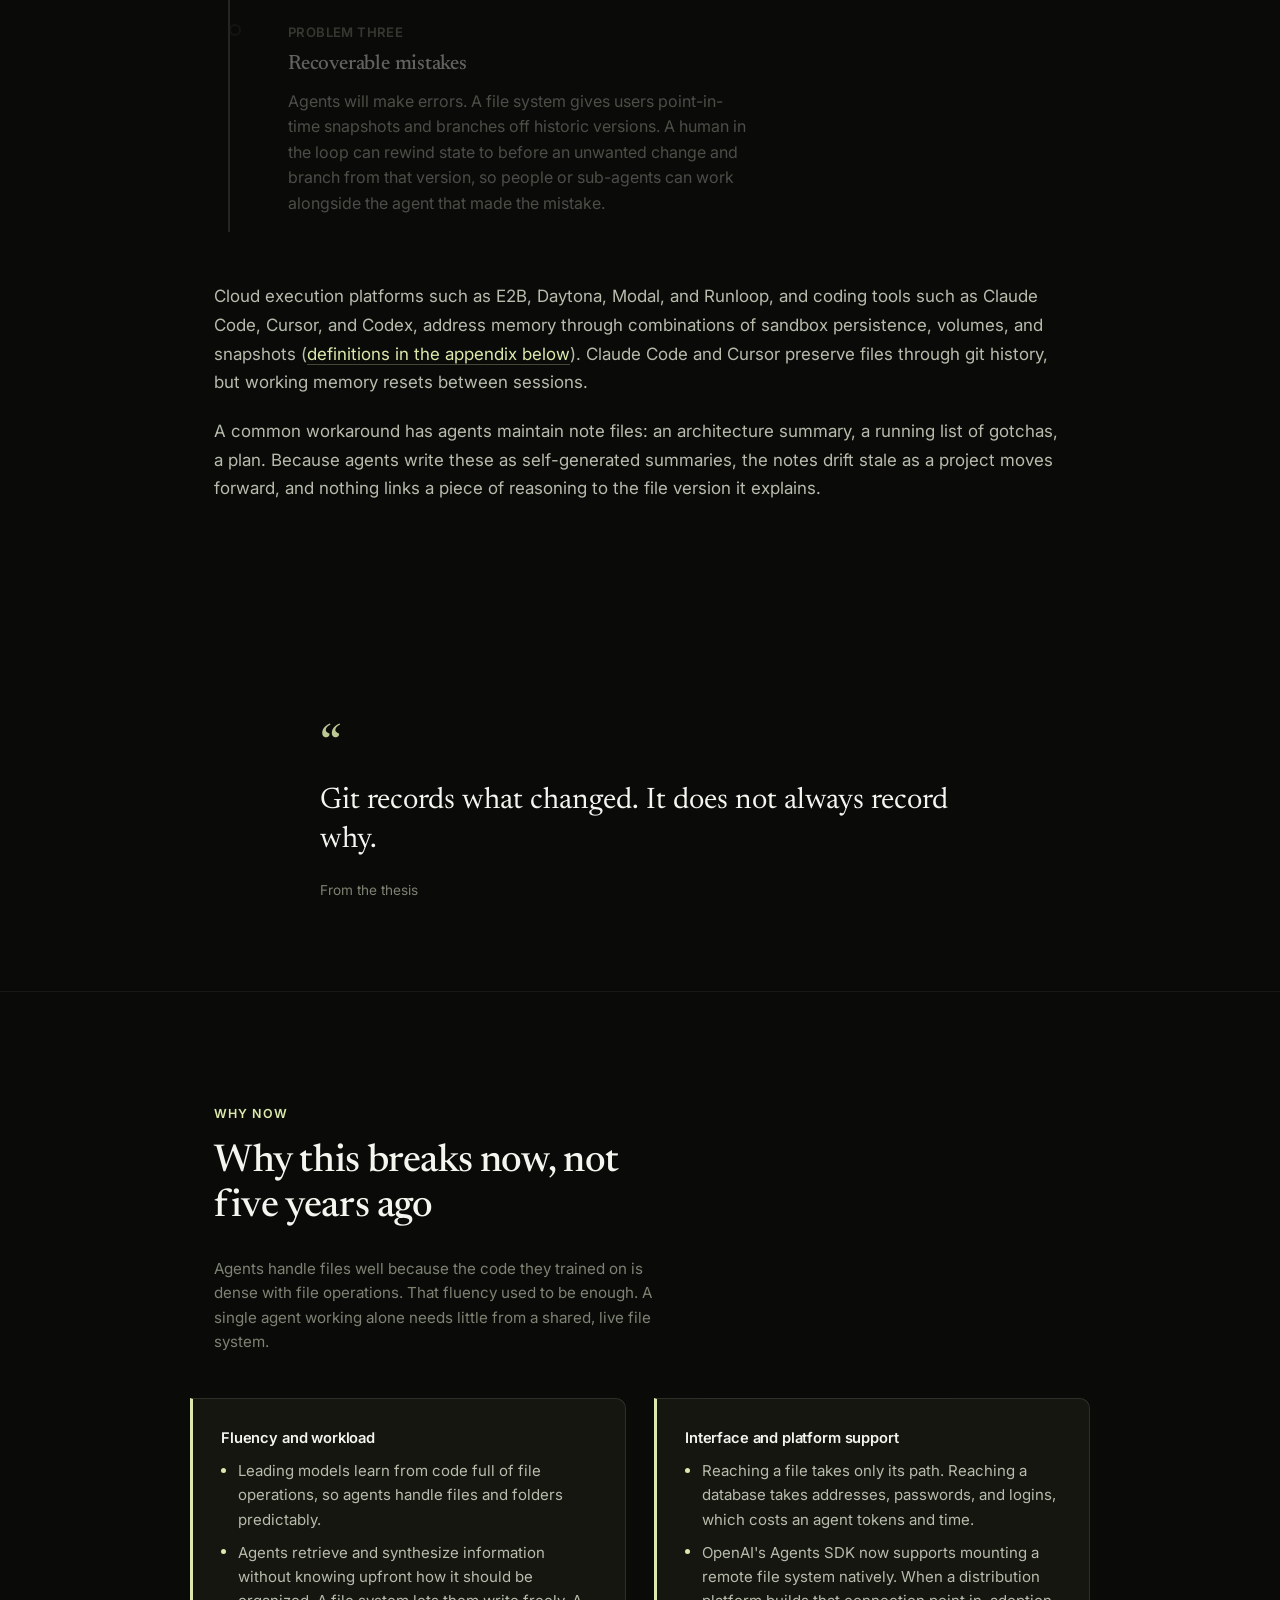
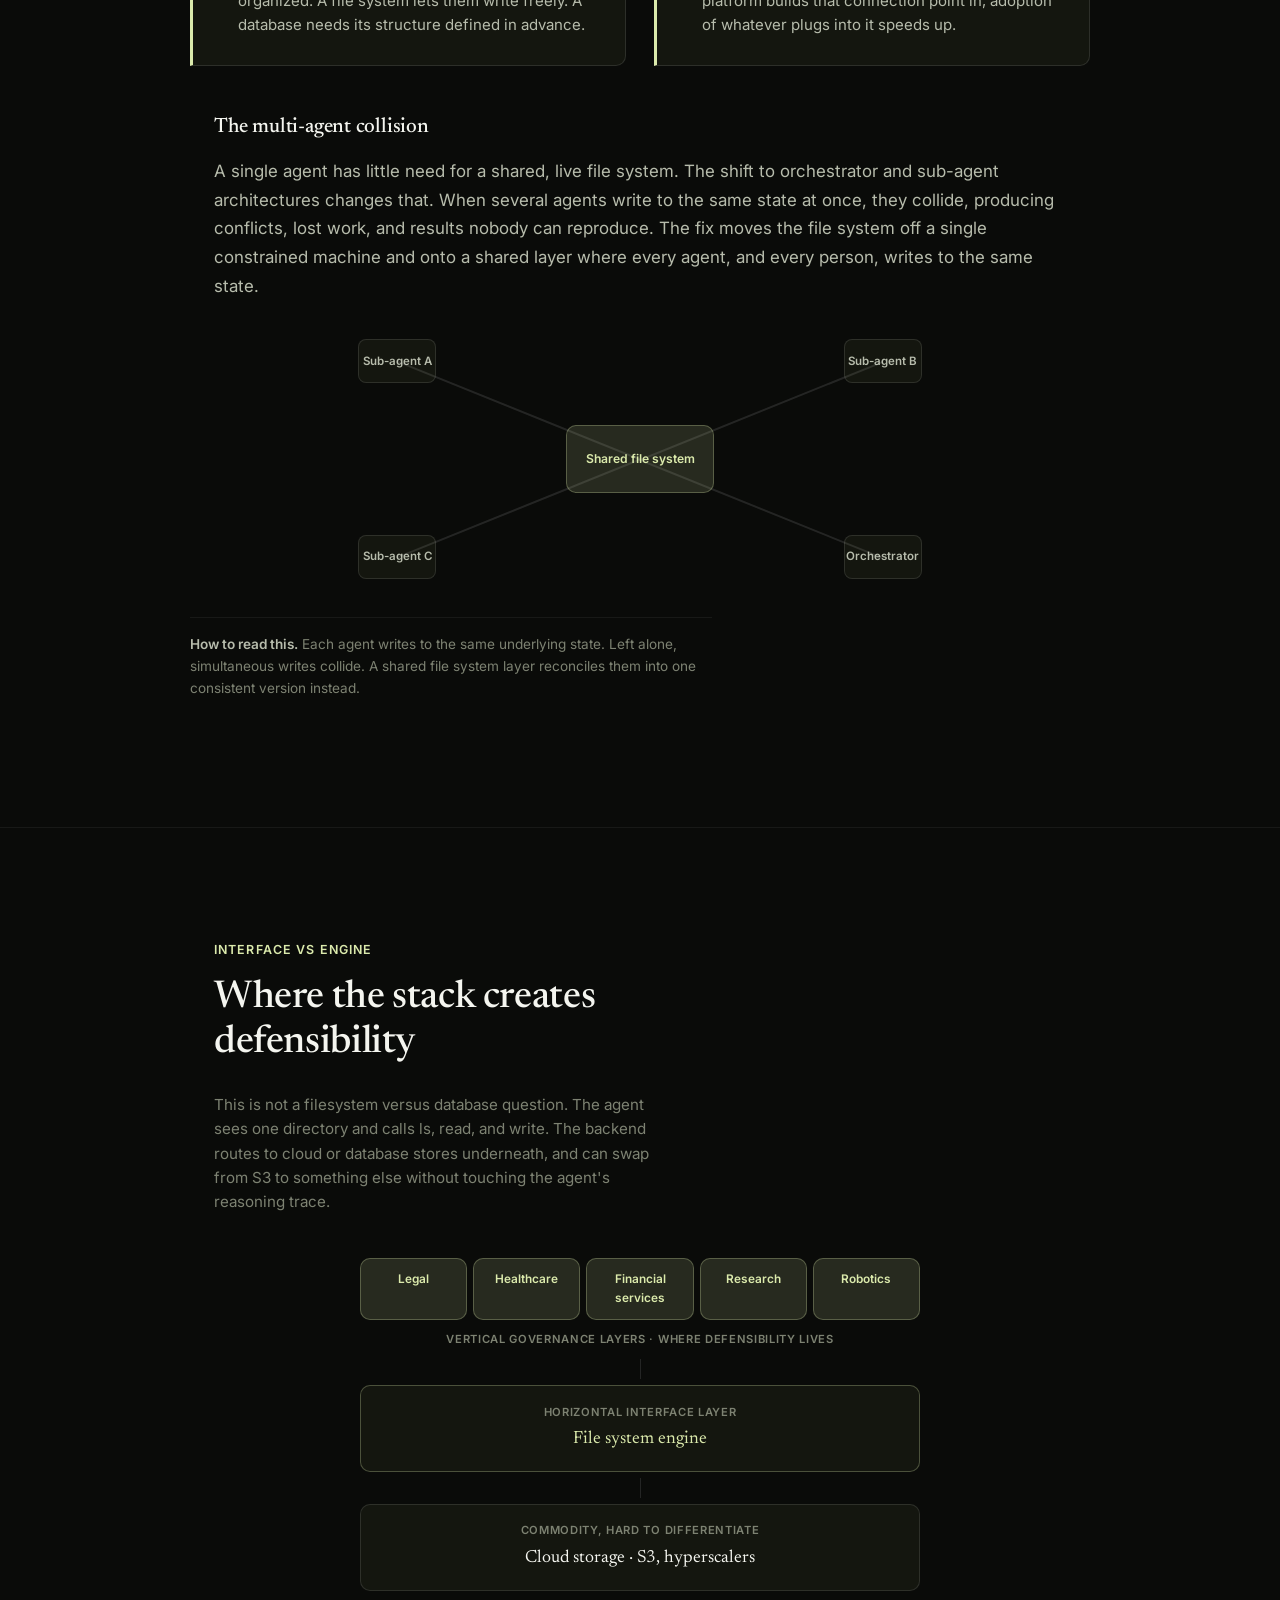
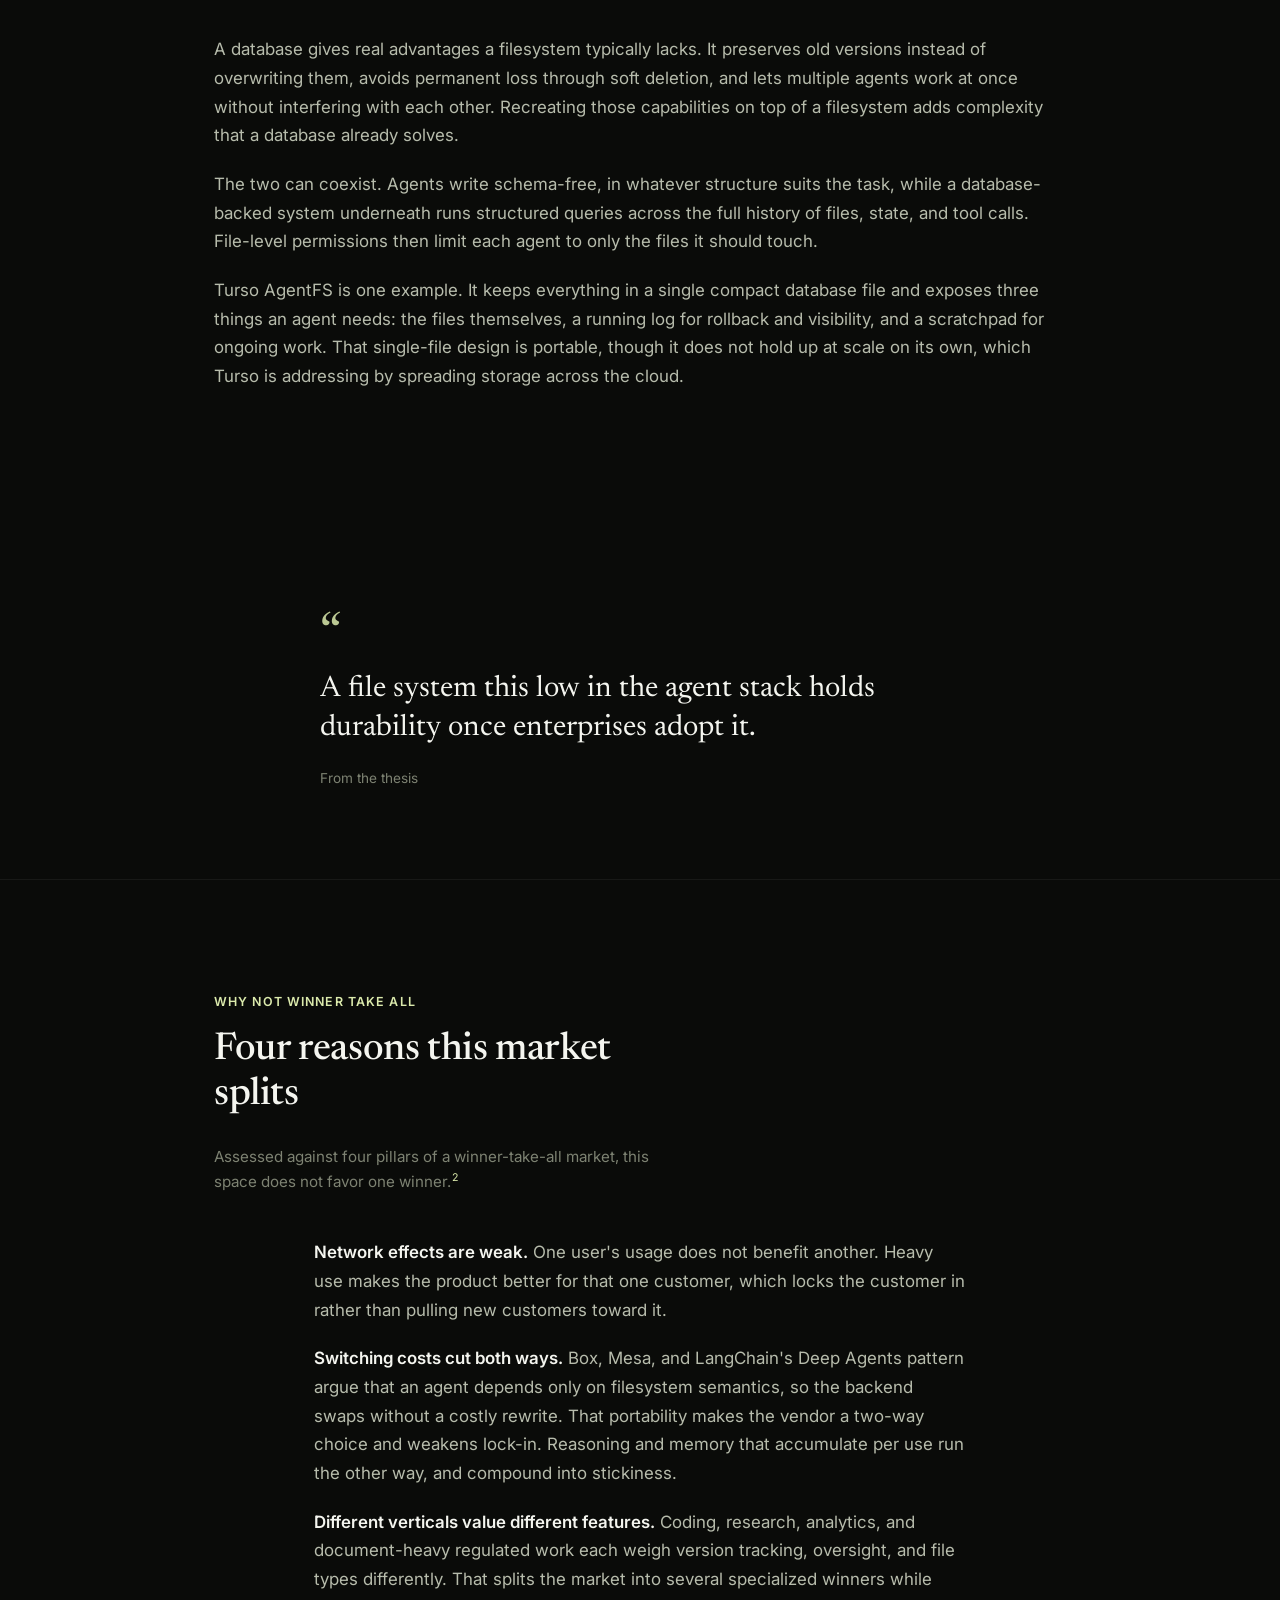
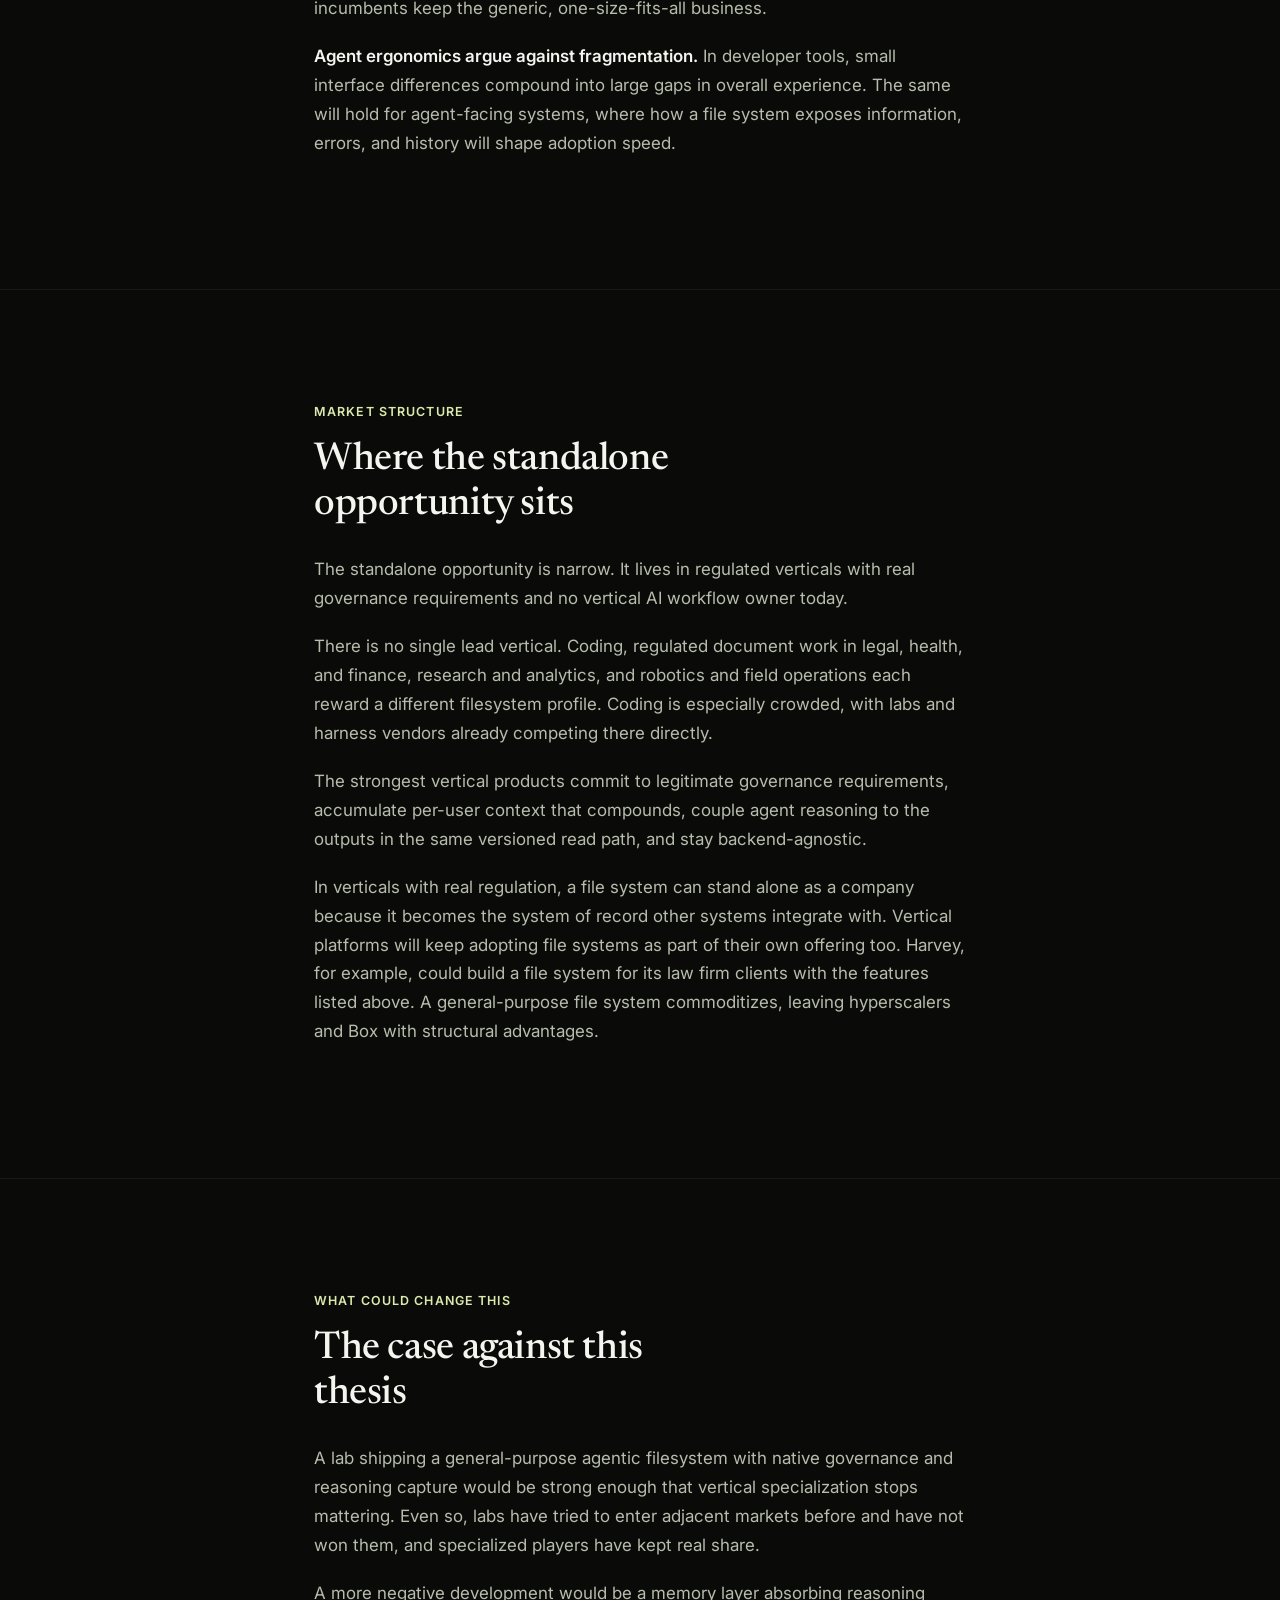
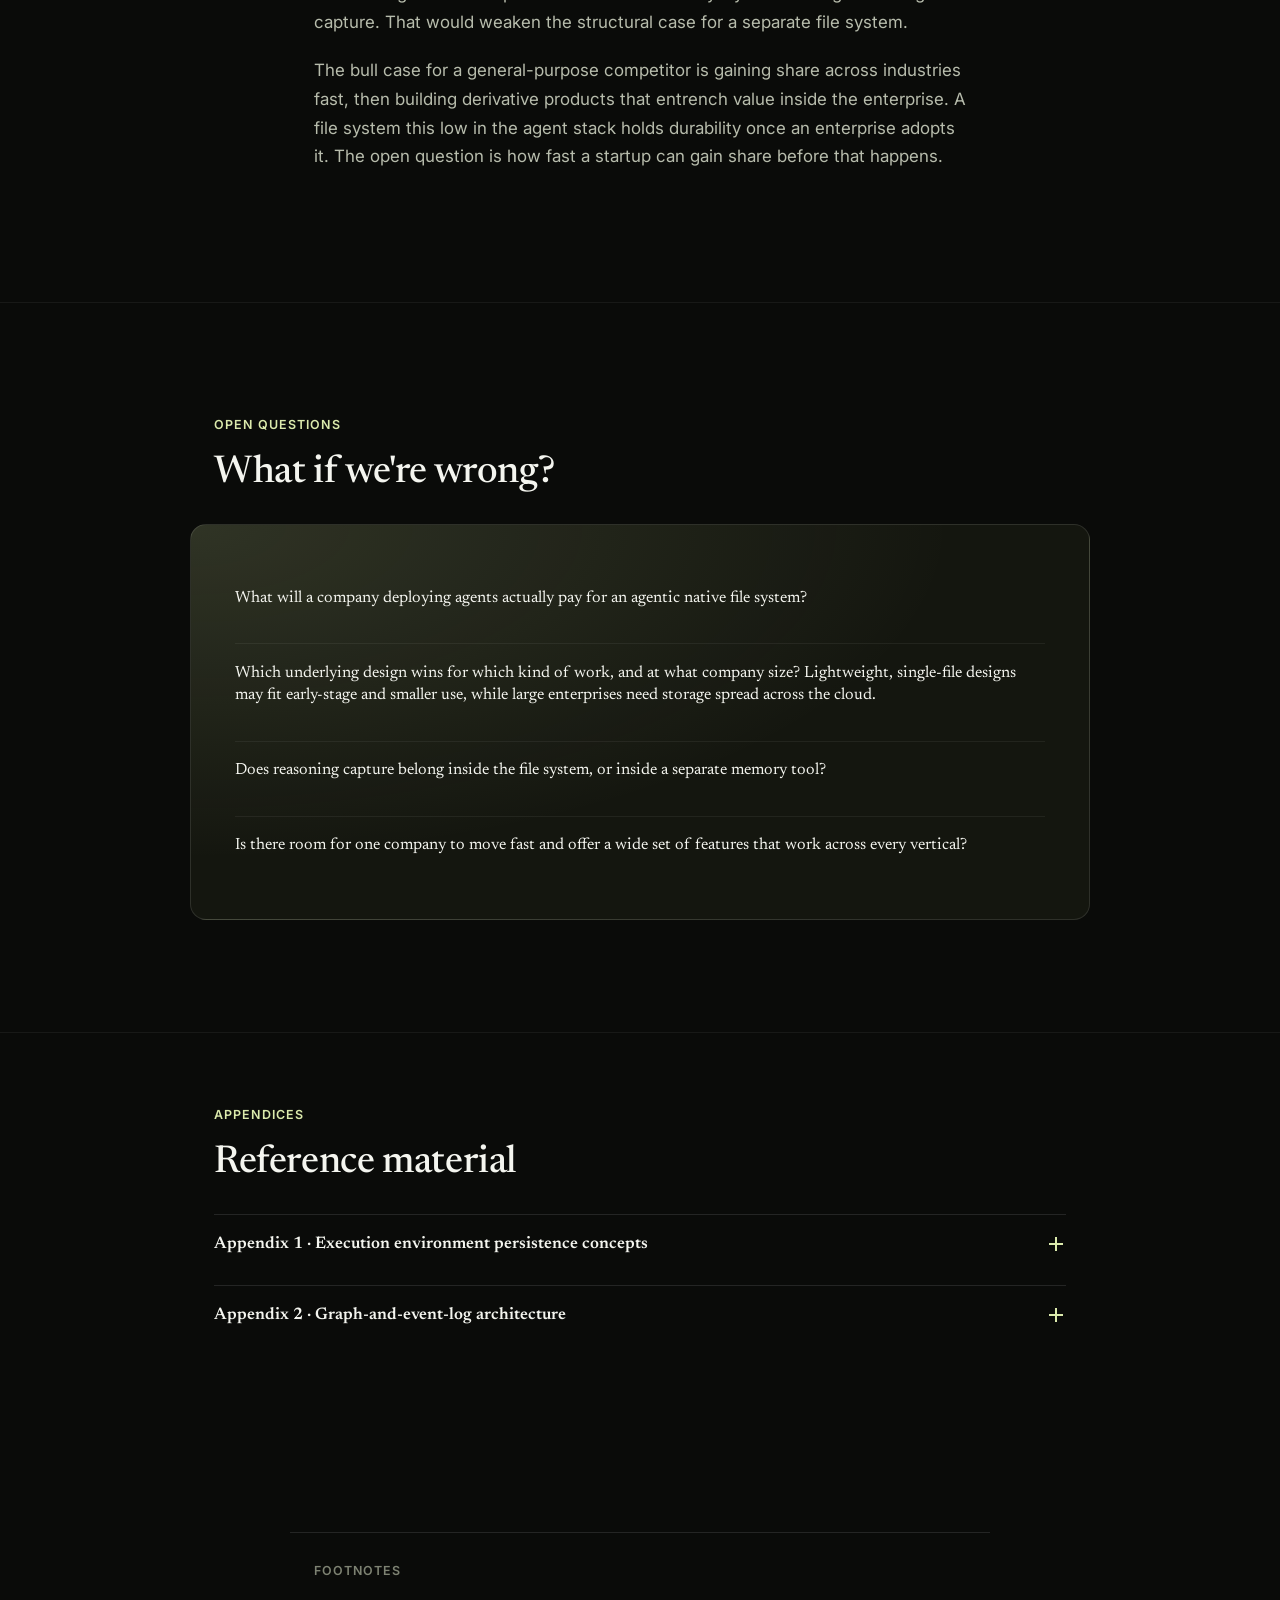
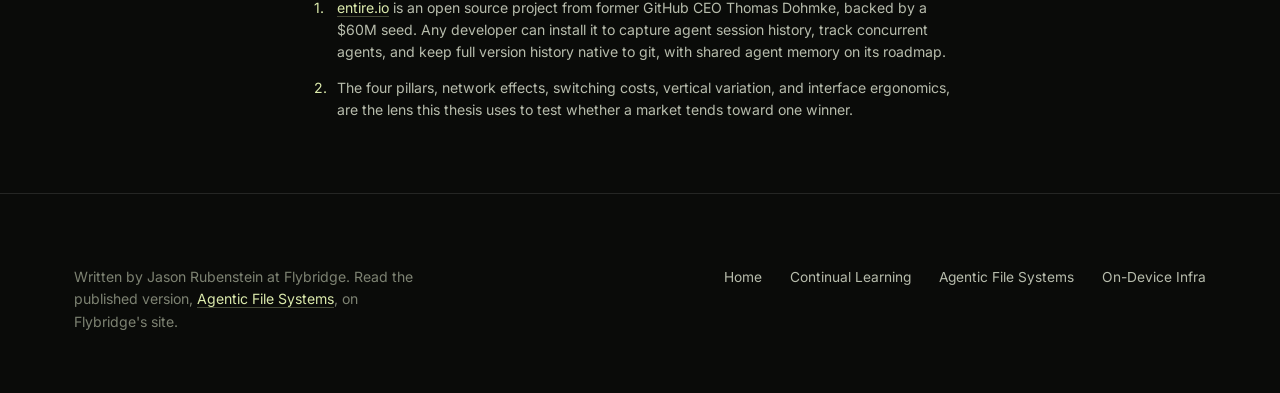
==== commit 9ebb2cb7: "Add On-Device Infra thesis page and site navigation. Co-authored-by: Cursor <cursoragent@cursor.com>" ====
--- a/agentic-file-systems.html
+++ b/agentic-file-systems.html
@@ -24,6 +24,7 @@
       <a href="/">Home</a>
       <a href="/continual-learning">Continual Learning</a>
       <a href="/agentic-file-systems" class="is-active">Agentic File Systems</a>
+      <a href="/on-device-infra">On-Device Infra</a>
     </div>
   </div>
 </nav>
@@ -455,6 +456,7 @@
       <a href="/">Home</a>
       <a href="/continual-learning">Continual Learning</a>
       <a href="/agentic-file-systems">Agentic File Systems</a>
+      <a href="/on-device-infra">On-Device Infra</a>
     </nav>
   </div>
 </footer>
--- a/css/style.css
+++ b/css/style.css
@@ -350,7 +350,7 @@
   border-radius: 2px;
 }
 
-@media (max-width: 720px) {
+@media (max-width: 900px) {
   .site-nav__toggle {
     display: flex;
   }
@@ -1809,13 +1809,13 @@
 
 .thesis-links {
   display: grid;
-  grid-template-columns: 1fr 1fr;
+  grid-template-columns: repeat(3, 1fr);
   gap: 1.25rem;
   max-width: var(--bleed-max);
   margin: 0 auto;
 }
 
-@media (max-width: 760px) {
+@media (max-width: 900px) {
   .thesis-links {
     grid-template-columns: 1fr;
   }
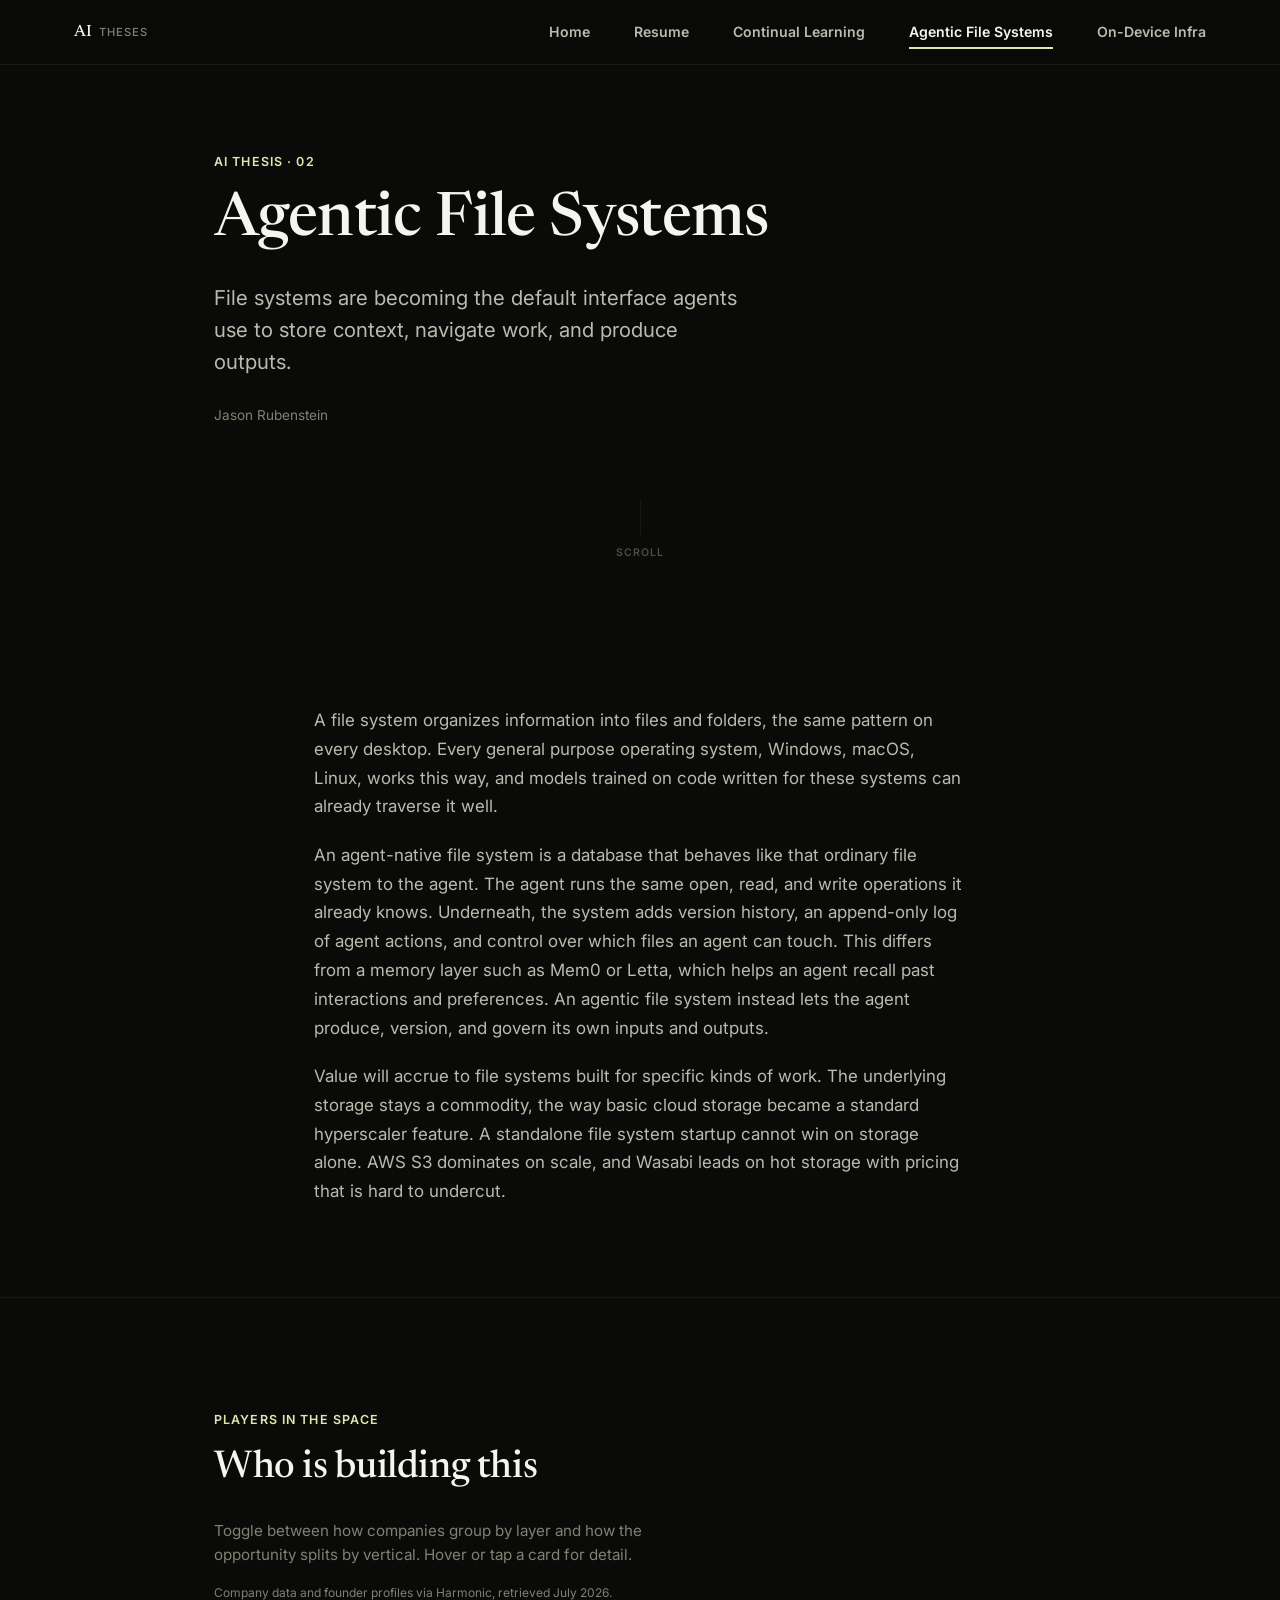
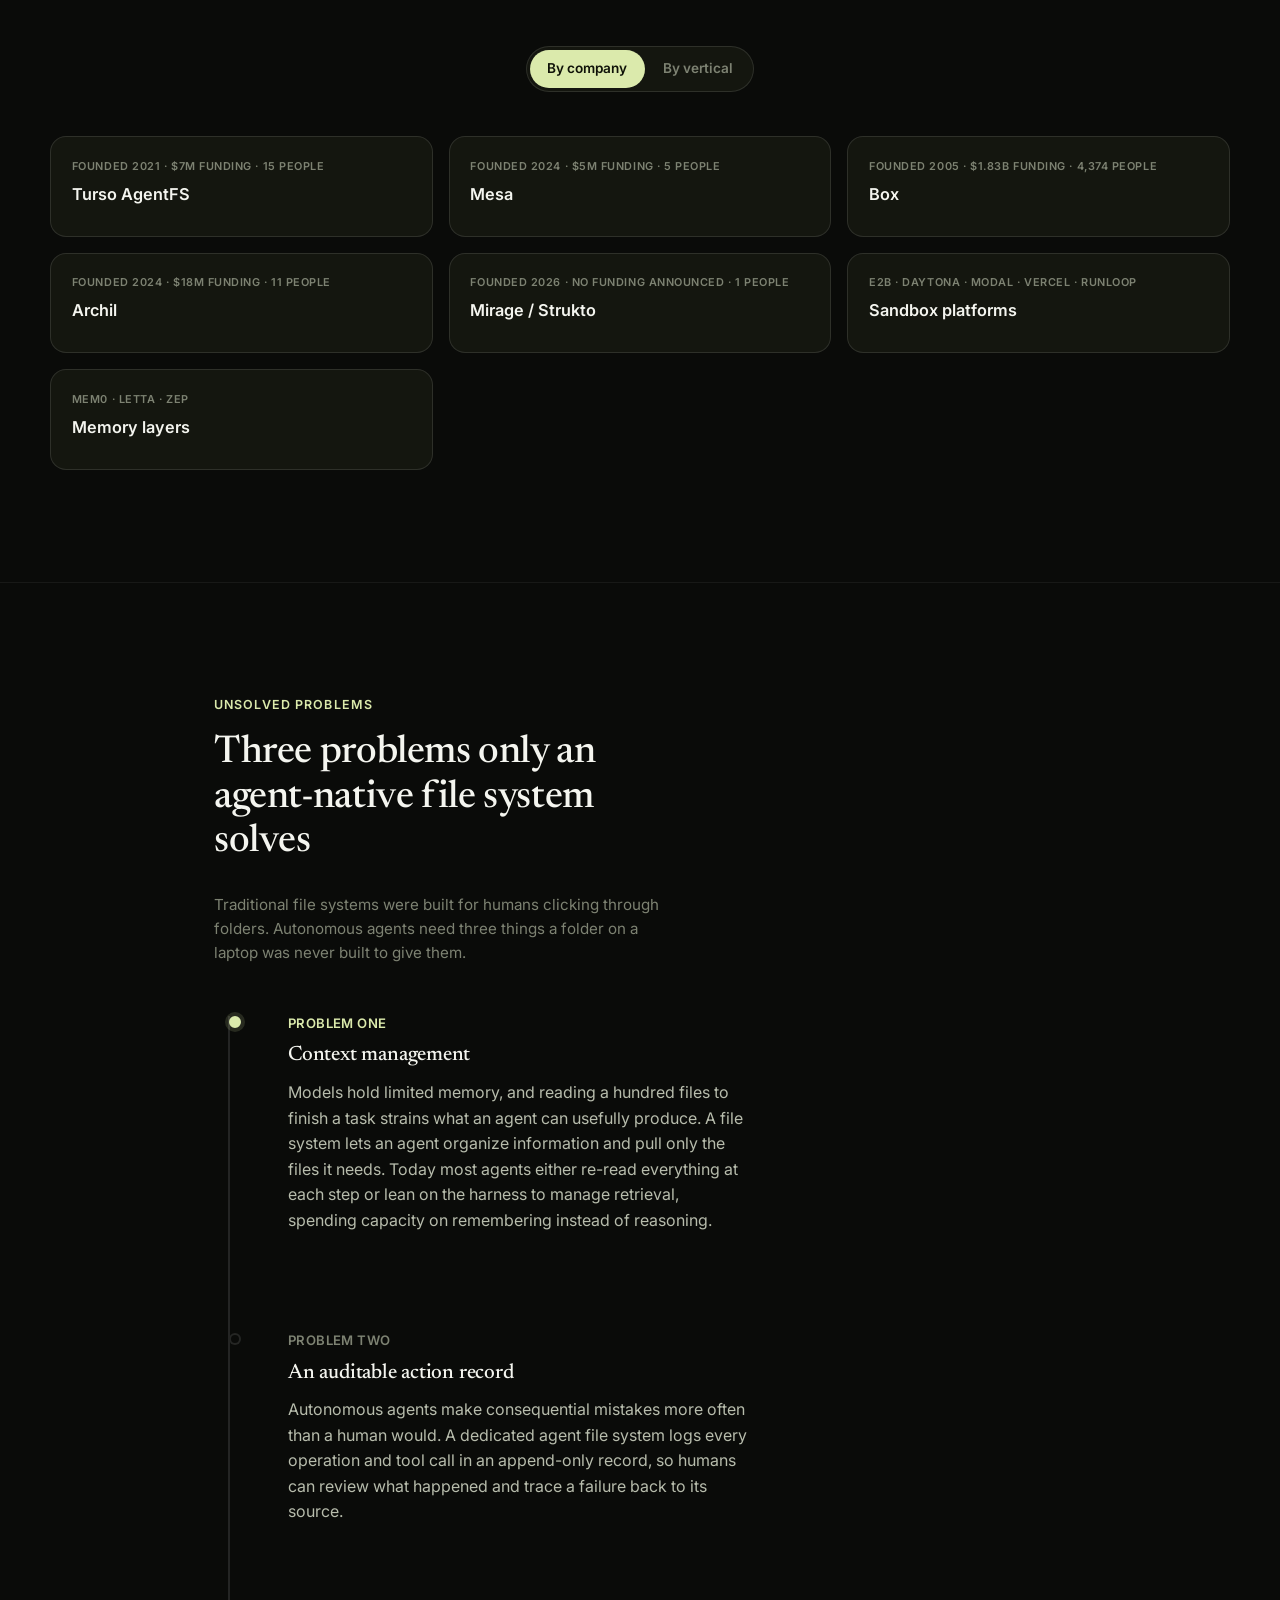
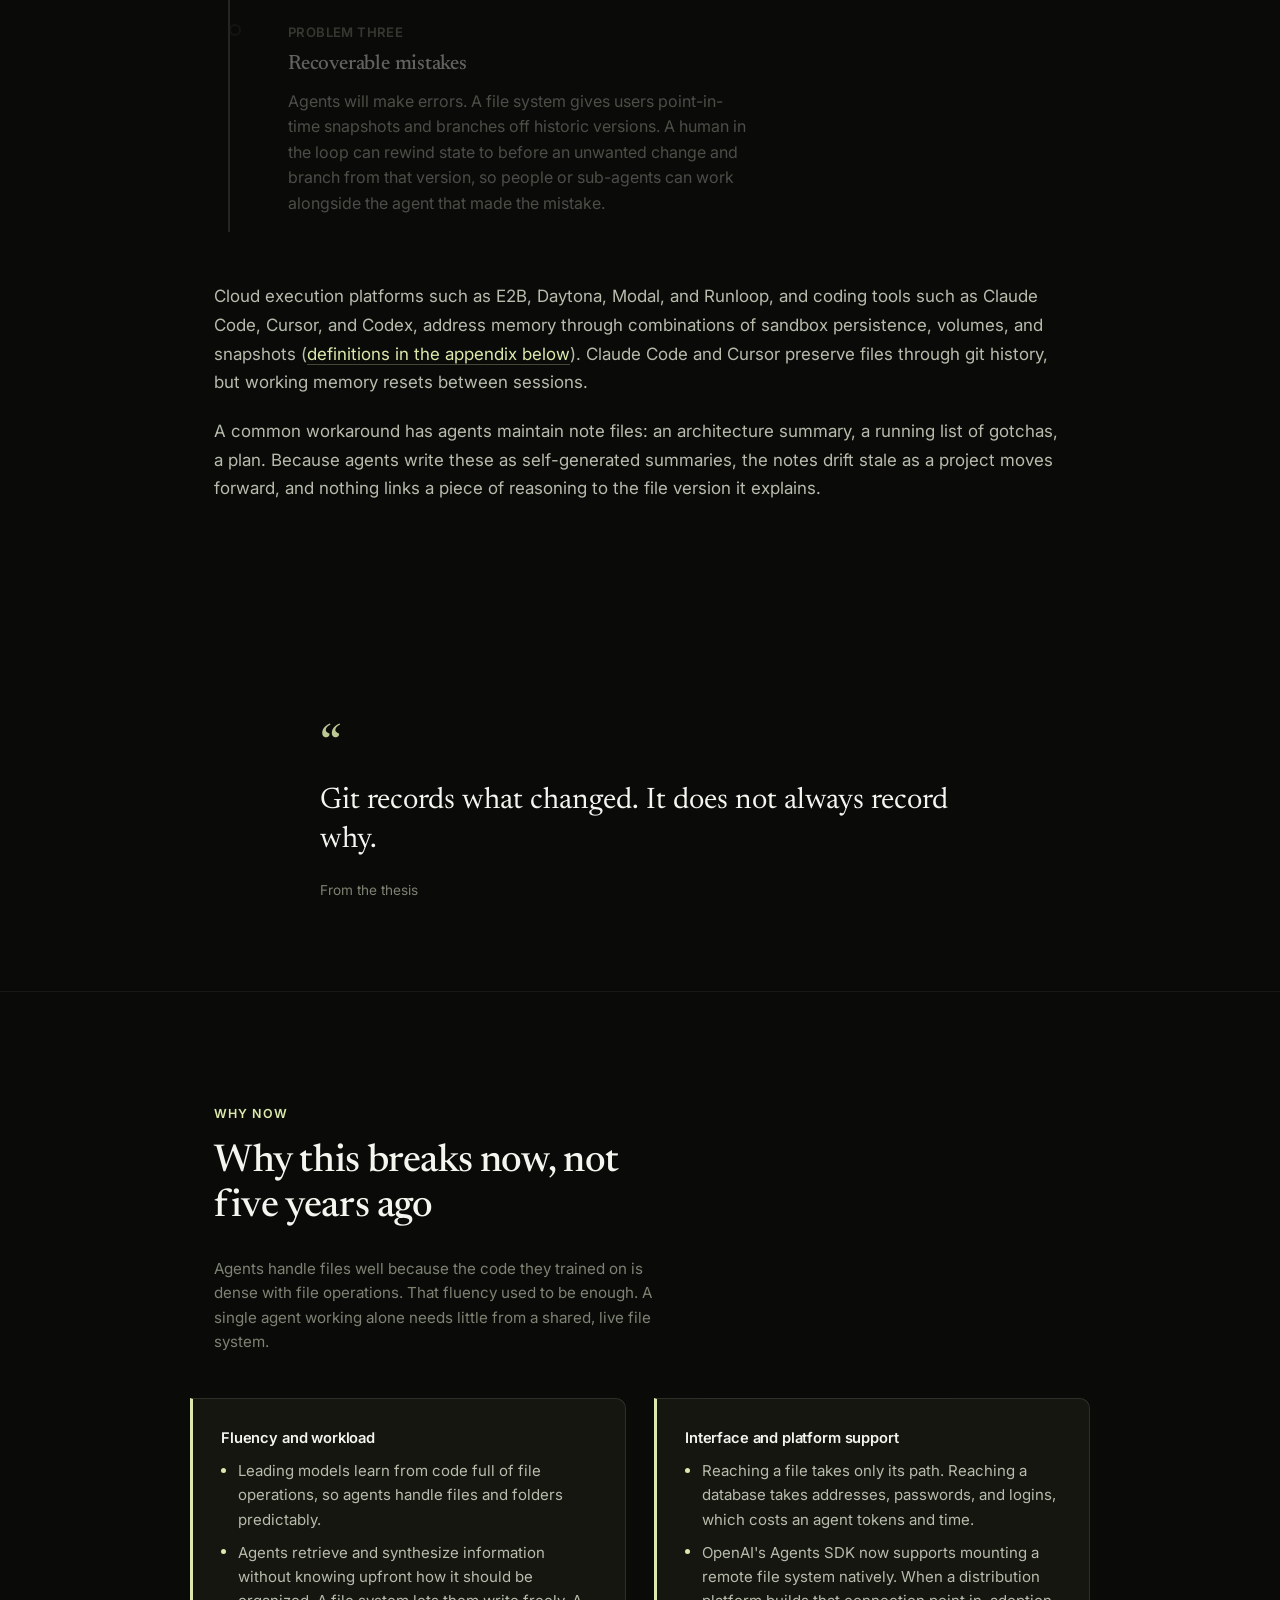
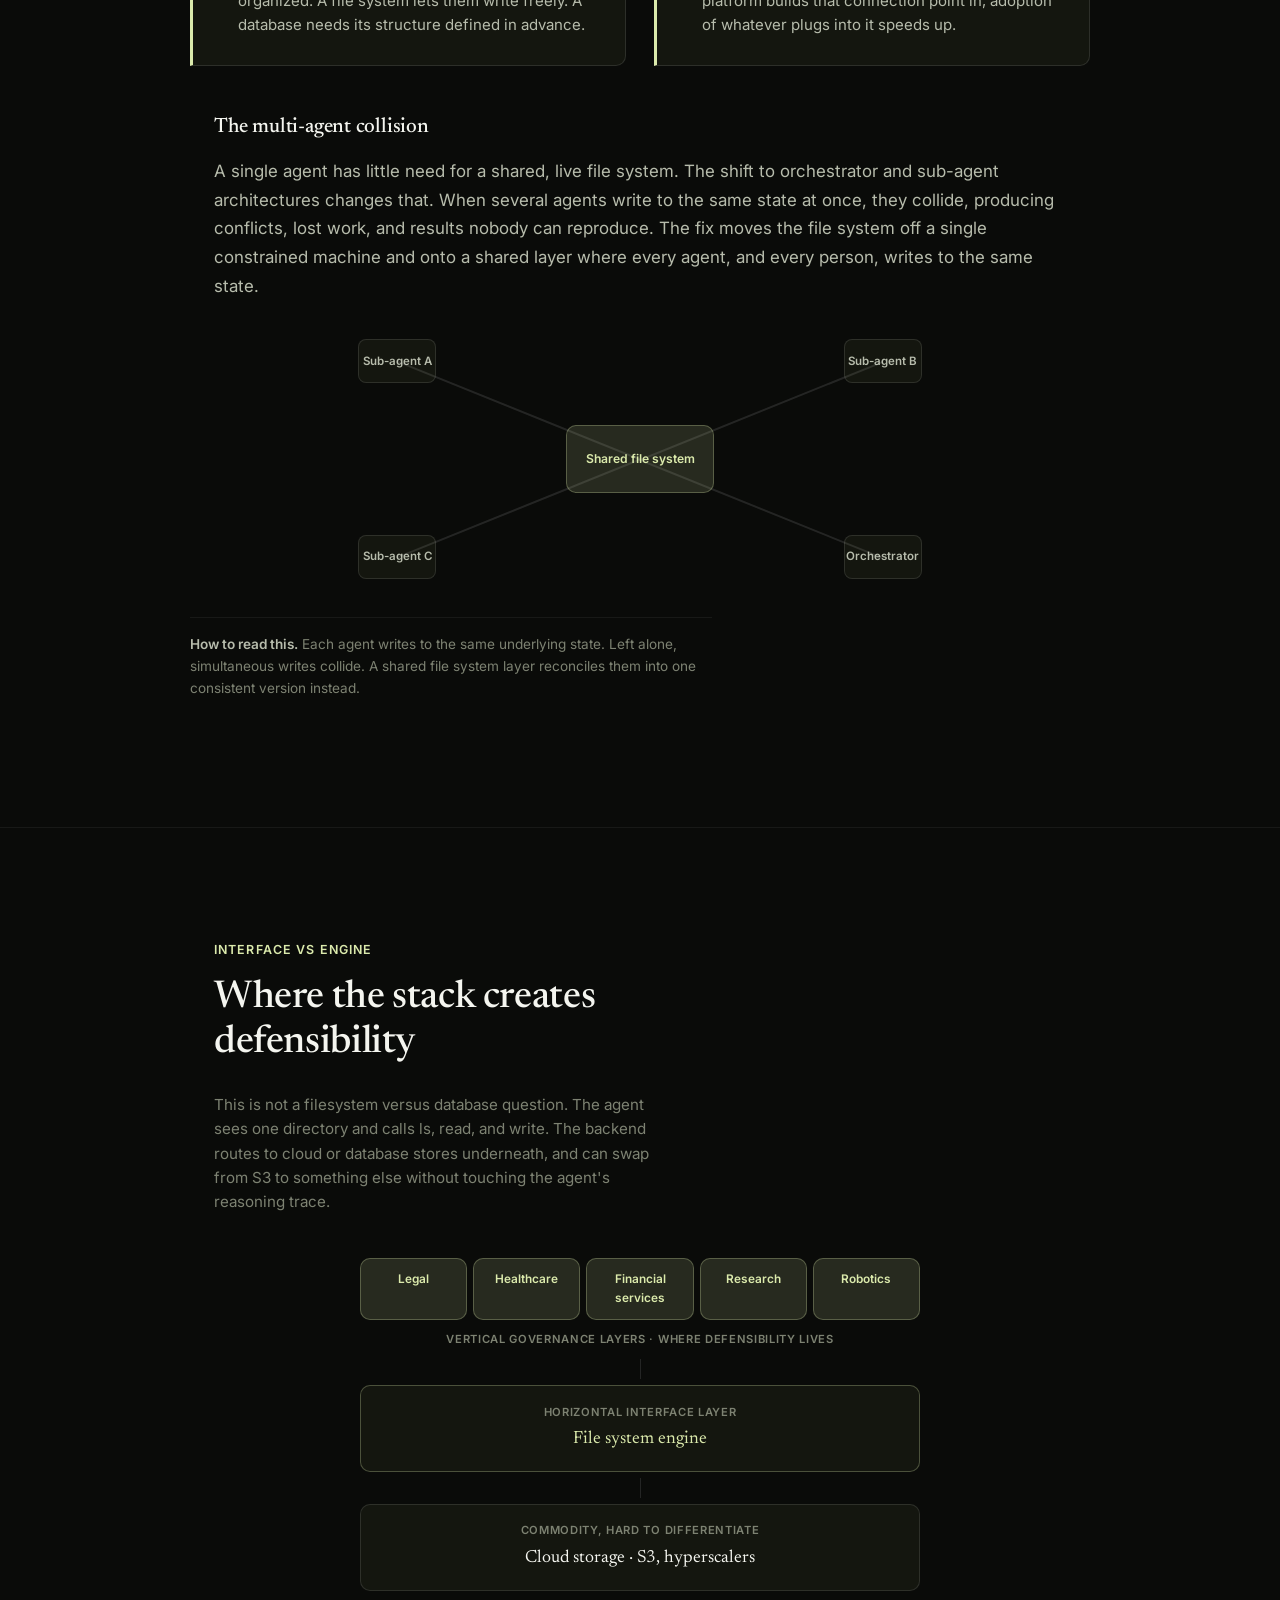
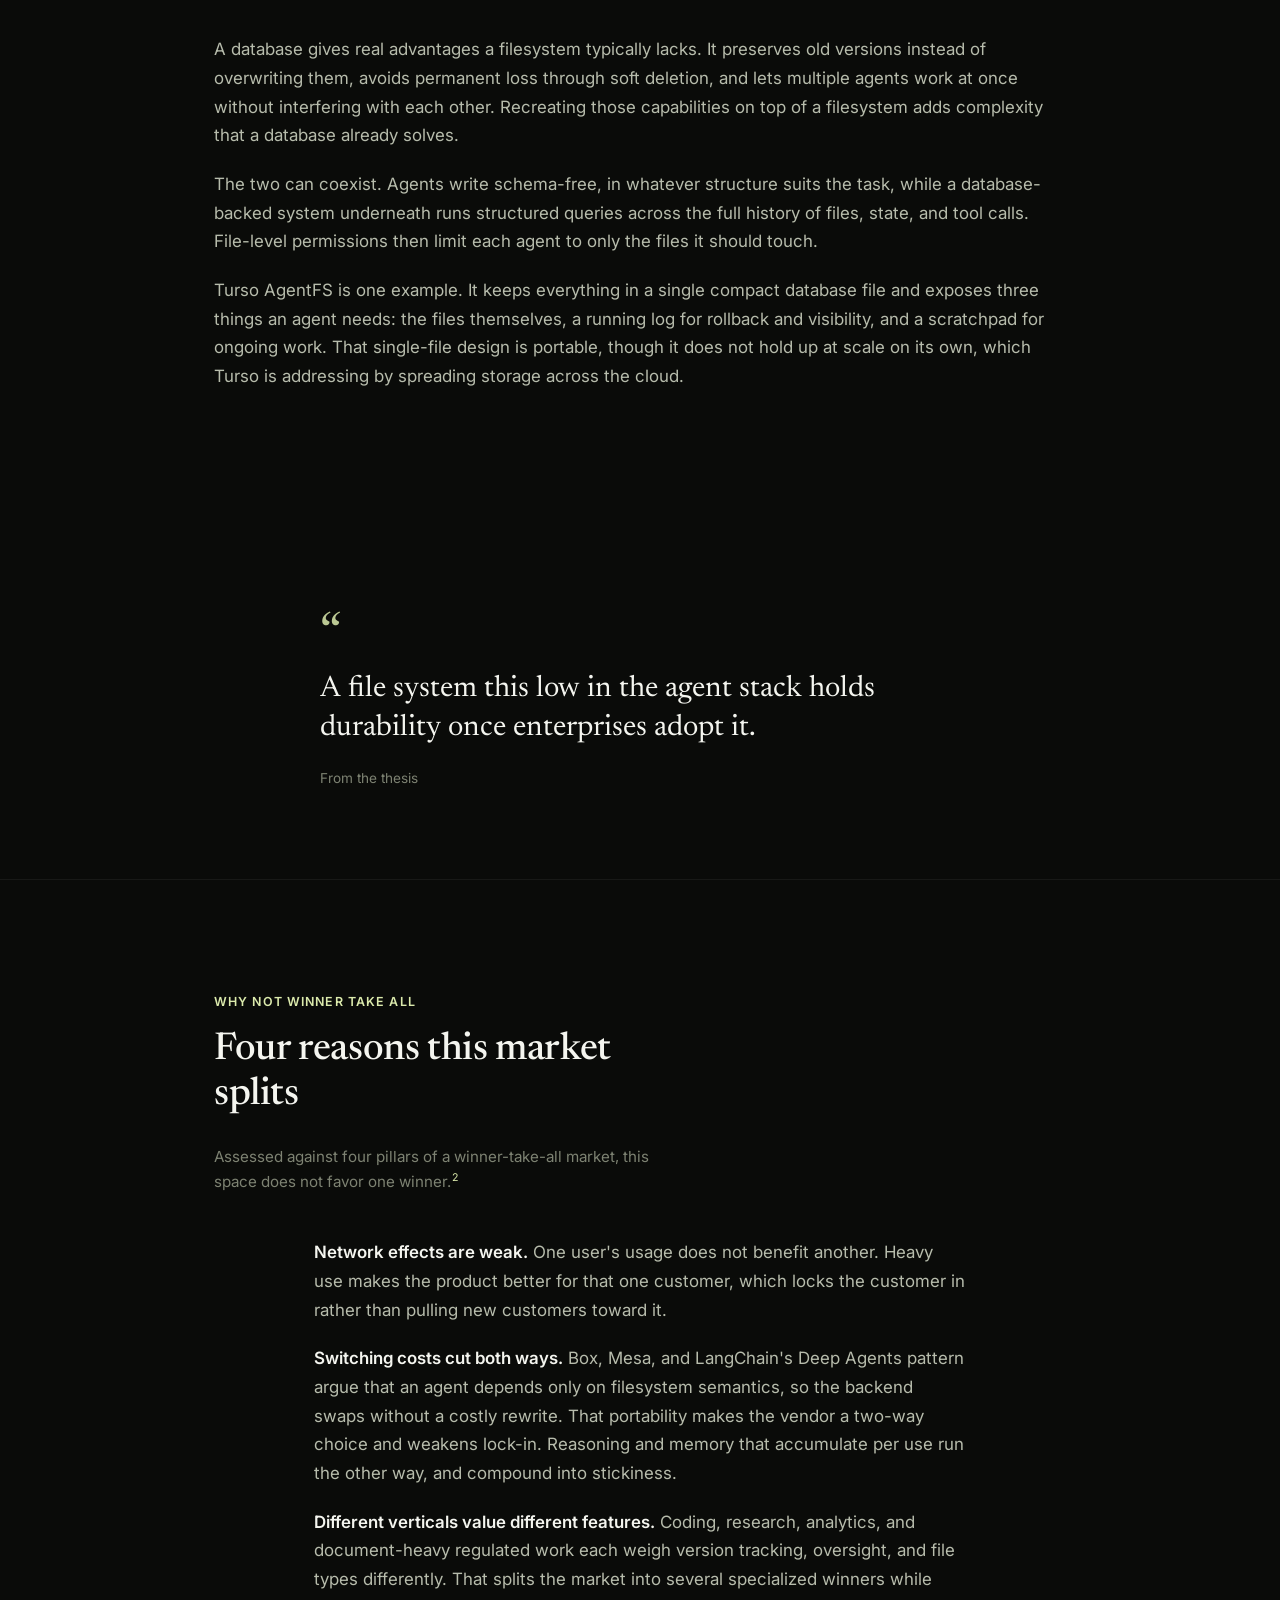
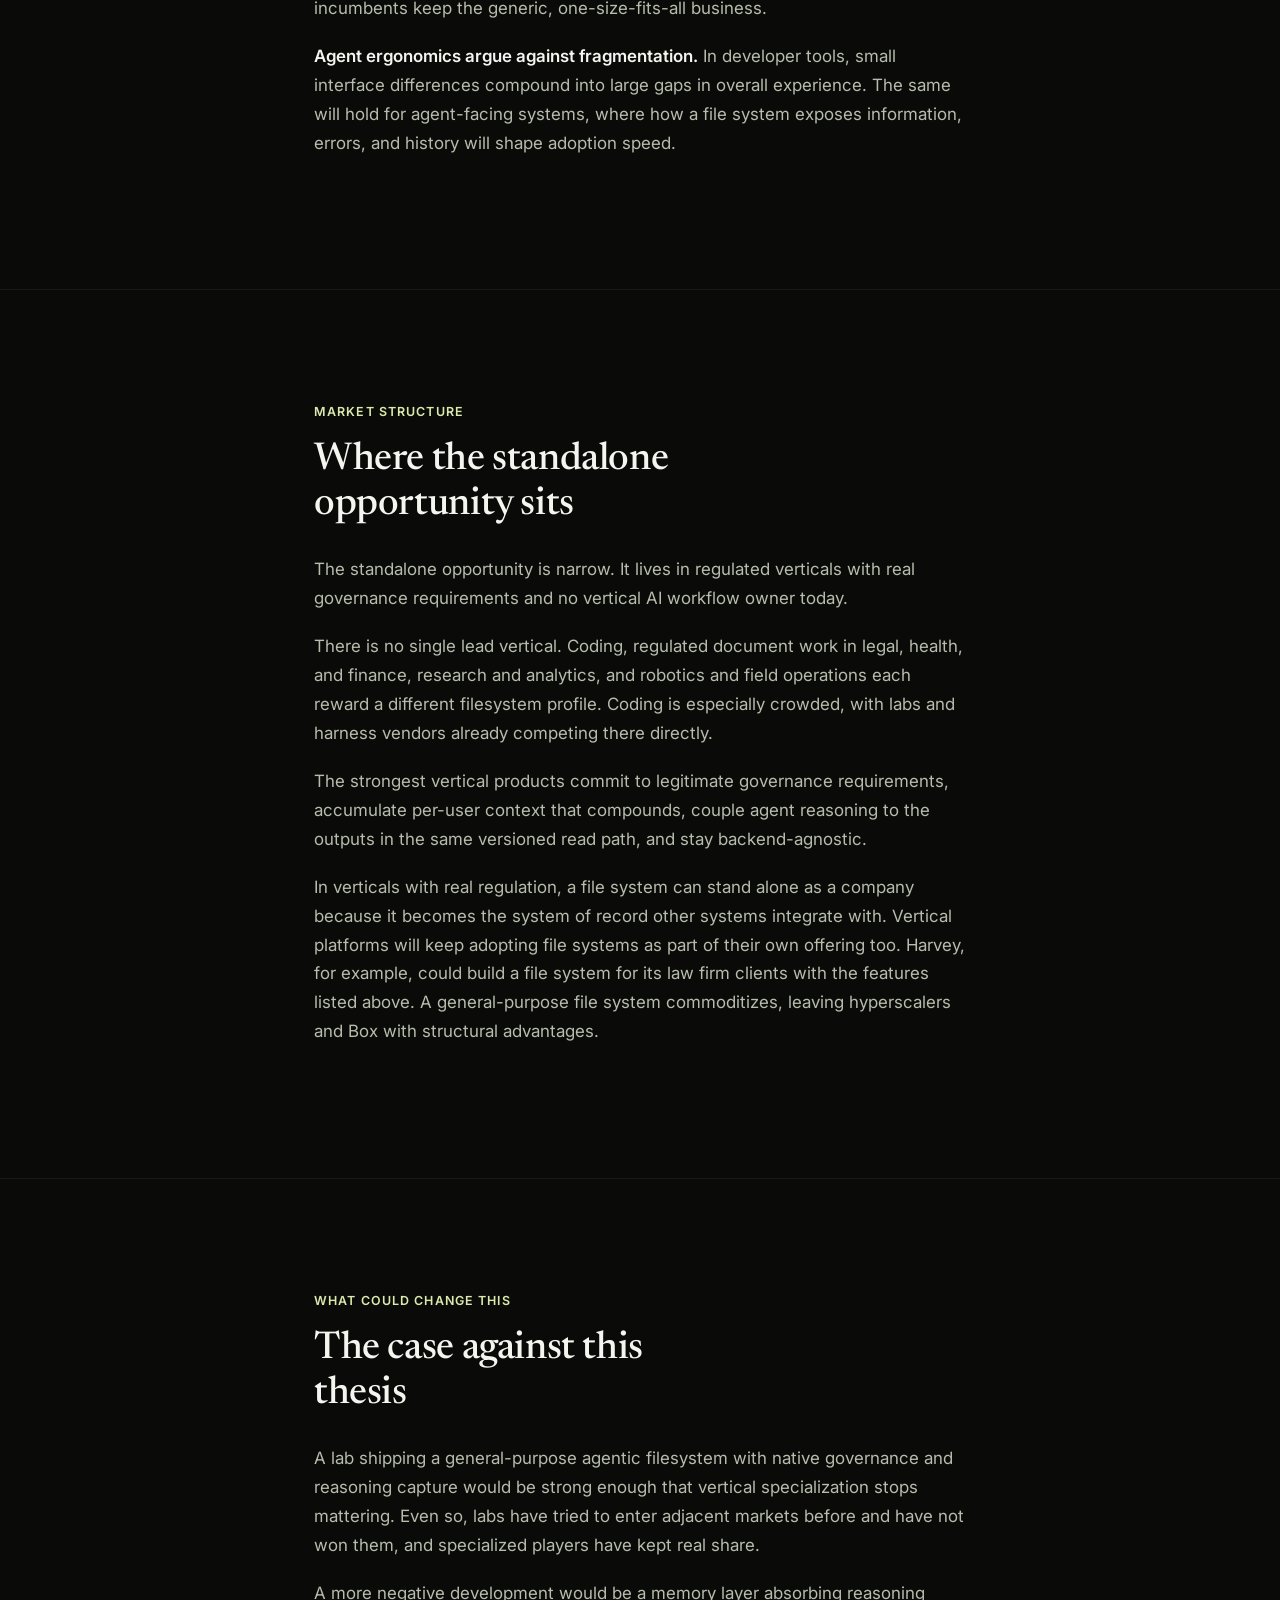
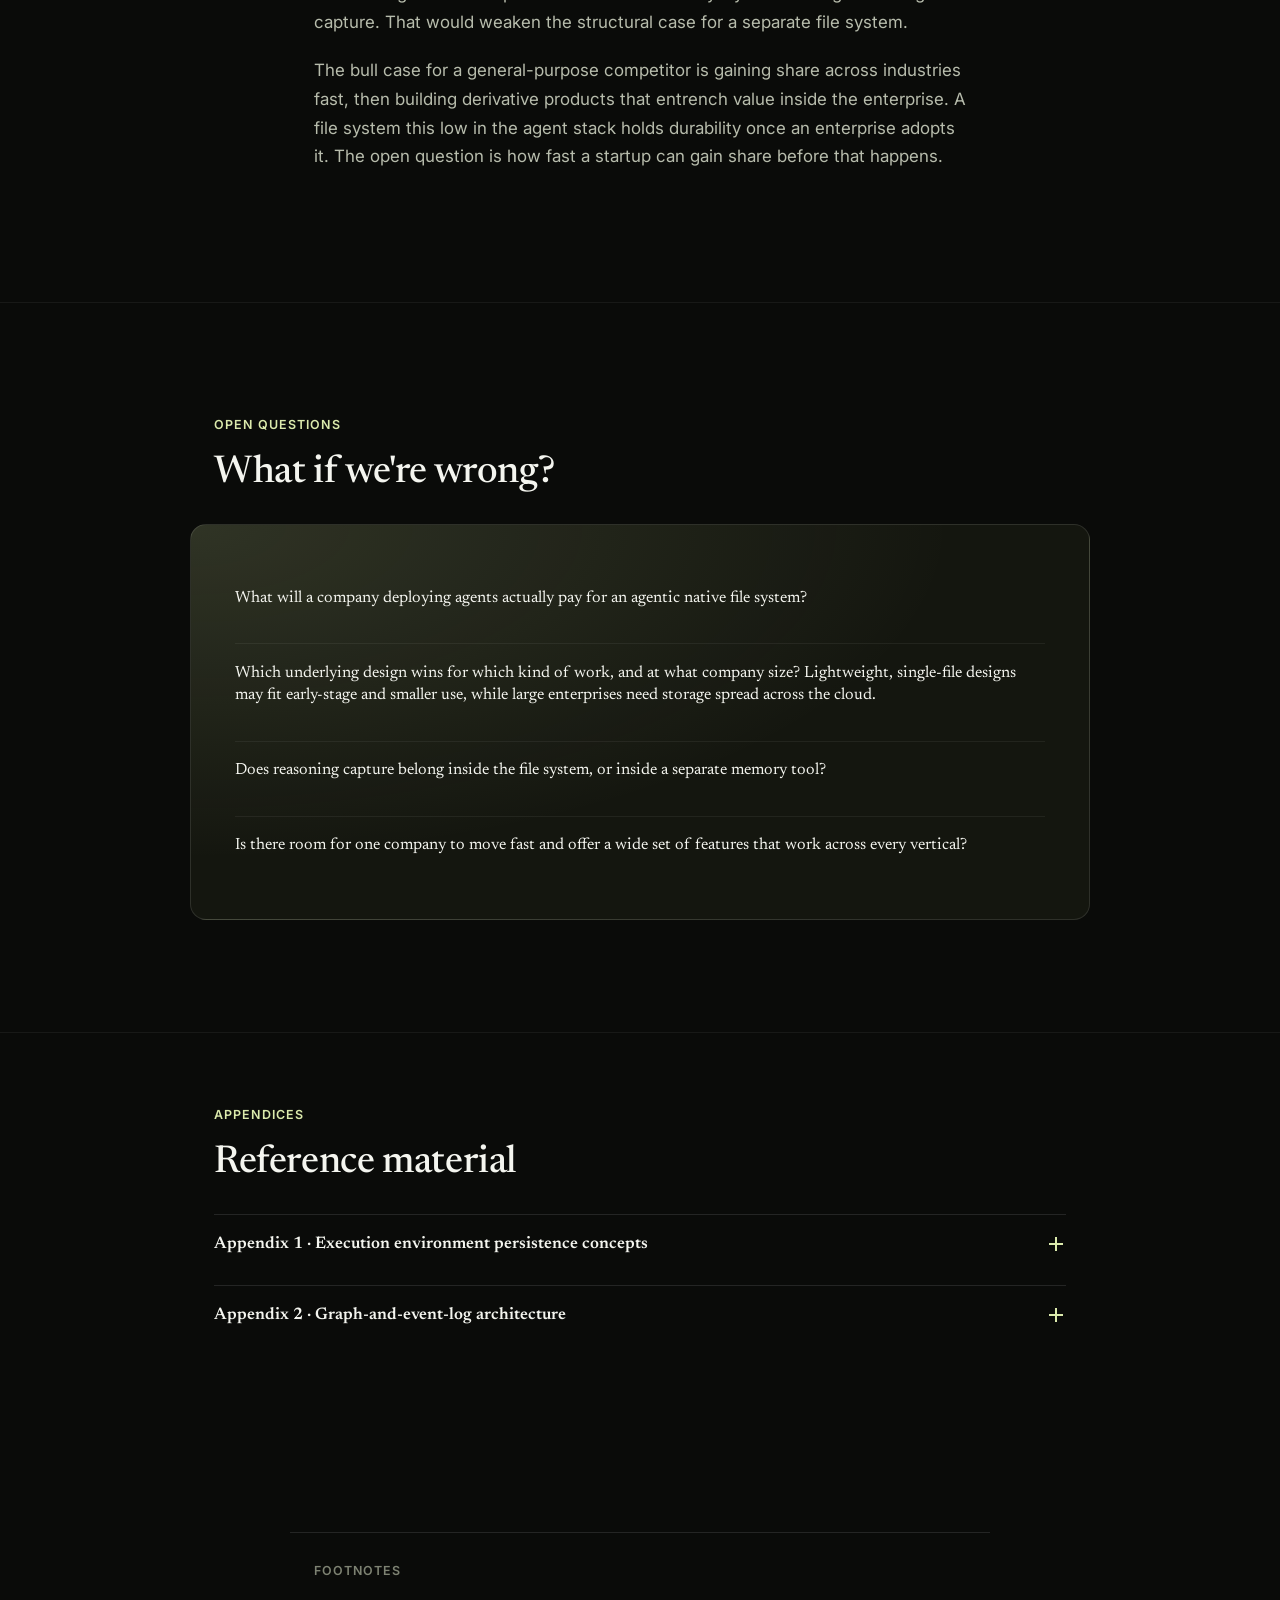
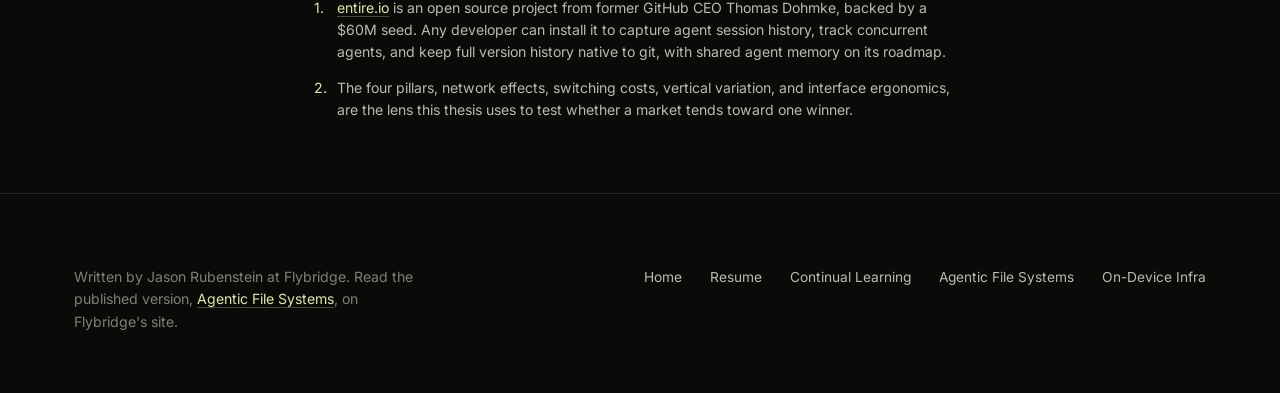
==== commit a68ddec4: "Add a horizontal-scroll resume timeline page. Surface experience from Apple through Flybridge with s" ====
--- a/agentic-file-systems.html
+++ b/agentic-file-systems.html
@@ -22,6 +22,7 @@
     </button>
     <div class="site-nav__links">
       <a href="/">Home</a>
+      <a href="/resume">Resume</a>
       <a href="/continual-learning">Continual Learning</a>
       <a href="/agentic-file-systems" class="is-active">Agentic File Systems</a>
       <a href="/on-device-infra">On-Device Infra</a>
@@ -454,6 +455,7 @@
     </div>
     <nav class="site-footer__nav">
       <a href="/">Home</a>
+      <a href="/resume">Resume</a>
       <a href="/continual-learning">Continual Learning</a>
       <a href="/agentic-file-systems">Agentic File Systems</a>
       <a href="/on-device-infra">On-Device Infra</a>
--- a/css/style.css
+++ b/css/style.css
@@ -941,6 +941,86 @@
 }
 
 /* ==========================================================================
+   Reference tables (appendices)
+   ========================================================================== */
+
+.ref-table-note {
+  font-size: 0.92rem;
+  color: var(--text-secondary);
+  margin-bottom: 0.85rem;
+}
+
+.ref-table-heading {
+  font-family: var(--font-display);
+  font-size: 1.05rem;
+  font-weight: 500;
+  margin: 1.6rem 0 0.65rem;
+  color: var(--text-primary);
+}
+
+.ref-table-heading:first-child {
+  margin-top: 0.15rem;
+}
+
+.ref-table-wrap {
+  overflow-x: auto;
+  -webkit-overflow-scrolling: touch;
+  margin: 0 0 1.15rem;
+  border: 1px solid var(--border);
+  border-radius: var(--radius);
+  background: var(--bg-elevated);
+}
+
+.ref-table {
+  width: 100%;
+  min-width: 860px;
+  border-collapse: collapse;
+  font-size: 0.86rem;
+  line-height: 1.45;
+  color: var(--text-secondary);
+}
+
+.ref-table th,
+.ref-table td {
+  padding: 0.8rem 0.95rem;
+  text-align: left;
+  vertical-align: top;
+  border-bottom: 1px solid var(--border-soft);
+}
+
+.ref-table th {
+  font-size: 0.7rem;
+  font-weight: 600;
+  letter-spacing: 0.05em;
+  text-transform: uppercase;
+  color: var(--accent);
+  background: var(--bg-elevated-2);
+  white-space: nowrap;
+}
+
+.ref-table td:first-child {
+  color: var(--text-primary);
+  min-width: 9.5rem;
+}
+
+.ref-table td strong {
+  color: var(--text-primary);
+  font-weight: 600;
+}
+
+.ref-table tbody tr:last-child td {
+  border-bottom: none;
+}
+
+.ref-table tbody tr:hover td {
+  background: rgba(255, 255, 255, 0.025);
+}
+
+.ref-table a {
+  word-break: break-word;
+}
+
+/* ==========================================================================
    Dial interactive
    ========================================================================== */
 
@@ -2184,6 +2264,342 @@
 }
 
 /* ==========================================================================
+   Resume — horizontal experience timeline
+   ========================================================================== */
+
+.resume-page {
+  min-height: 100vh;
+  background:
+    radial-gradient(ellipse 80% 50% at 10% 20%, rgba(219, 234, 172, 0.06), transparent 50%),
+    radial-gradient(ellipse 60% 40% at 90% 80%, rgba(219, 234, 172, 0.04), transparent 45%),
+    var(--bg);
+}
+
+.resume-page .scroll-progress {
+  display: none;
+}
+
+.resume-main {
+  display: flex;
+  flex-direction: column;
+  min-height: calc(100vh - 72px);
+  padding-top: 4.5rem;
+}
+
+.resume-intro {
+  display: flex;
+  justify-content: space-between;
+  align-items: flex-end;
+  gap: var(--space-3);
+  flex-wrap: wrap;
+  max-width: var(--bleed-max);
+  width: 100%;
+  margin: 0 auto;
+  padding: var(--space-3) 1.5rem var(--space-2);
+}
+
+.resume-intro h1 {
+  font-size: clamp(2rem, 4.5vw, 3.2rem);
+  line-height: 1.08;
+  max-width: 14ch;
+  margin-bottom: 0.55rem;
+}
+
+.resume-intro .lede {
+  max-width: 36ch;
+  font-size: 1.05rem;
+  margin: 0;
+}
+
+.resume-intro__meta {
+  display: flex;
+  flex-wrap: wrap;
+  align-items: center;
+  gap: 0.85rem 1.25rem;
+  padding-bottom: 0.35rem;
+}
+
+.resume-intro__meta a {
+  font-size: 0.86rem;
+  color: var(--text-secondary);
+  border-bottom: 1px solid transparent;
+  transition: color 0.2s var(--ease), border-color 0.2s var(--ease);
+}
+
+.resume-intro__meta a:hover {
+  color: var(--accent);
+  border-color: var(--accent-soft-2);
+}
+
+.resume-scroll-hint {
+  display: inline-flex;
+  align-items: center;
+  gap: 0.45rem;
+  font-size: 0.72rem;
+  font-weight: 600;
+  letter-spacing: 0.09em;
+  text-transform: uppercase;
+  color: var(--text-tertiary);
+}
+
+.resume-scroll-hint span {
+  color: var(--accent);
+  animation: resumeHint 1.6s var(--ease) infinite;
+}
+
+@keyframes resumeHint {
+  0%,
+  100% { transform: translateX(0); opacity: 0.7; }
+  50% { transform: translateX(5px); opacity: 1; }
+}
+
+.resume-track-wrap {
+  position: relative;
+  flex: 1;
+  overflow-x: auto;
+  overflow-y: hidden;
+  scroll-snap-type: x mandatory;
+  scrollbar-width: thin;
+  scrollbar-color: var(--accent-soft-2) transparent;
+  outline: none;
+  -webkit-overflow-scrolling: touch;
+}
+
+.resume-track-wrap:focus-visible {
+  box-shadow: inset 0 0 0 2px var(--accent-soft-2);
+}
+
+.resume-track-wrap::-webkit-scrollbar {
+  height: 6px;
+}
+
+.resume-track-wrap::-webkit-scrollbar-thumb {
+  background: var(--accent-soft-2);
+  border-radius: 999px;
+}
+
+.resume-track {
+  position: relative;
+  z-index: 1;
+  display: flex;
+  align-items: stretch;
+  gap: 0;
+  width: max-content;
+  min-height: min(68vh, 640px);
+  padding: 3.5rem 8vw 4rem;
+}
+
+.resume-spine {
+  position: absolute;
+  left: 8vw;
+  right: 8vw;
+  top: calc(3.5rem + 0.55rem);
+  height: 2px;
+  pointer-events: none;
+  z-index: 0;
+}
+
+.resume-spine__track {
+  position: absolute;
+  inset: 0;
+  background: var(--border);
+}
+
+.resume-spine__fill {
+  position: absolute;
+  top: 0;
+  left: 0;
+  height: 100%;
+  width: 0%;
+  background: linear-gradient(90deg, var(--accent-soft-2), var(--accent));
+  transition: width 0.15s linear;
+}
+
+.resume-stop {
+  position: relative;
+  flex: 0 0 min(78vw, 420px);
+  scroll-snap-align: center;
+  padding-right: clamp(1.5rem, 4vw, 3.5rem);
+  opacity: 0.38;
+  transform: translateY(10px) scale(0.985);
+  transition: opacity 0.45s var(--ease), transform 0.45s var(--ease);
+}
+
+.resume-stop.is-active {
+  opacity: 1;
+  transform: translateY(0) scale(1);
+}
+
+.resume-stop__marker {
+  display: flex;
+  align-items: center;
+  gap: 0.75rem;
+  margin-bottom: 1.35rem;
+  min-height: 1.2rem;
+}
+
+.resume-stop__dot {
+  width: 12px;
+  height: 12px;
+  border-radius: 50%;
+  background: var(--bg);
+  border: 2px solid var(--border);
+  flex-shrink: 0;
+  transition: border-color 0.35s var(--ease), background 0.35s var(--ease), box-shadow 0.35s var(--ease);
+}
+
+.resume-stop.is-active .resume-stop__dot {
+  border-color: var(--accent);
+  background: var(--accent);
+  box-shadow: 0 0 0 4px var(--accent-soft);
+}
+
+.resume-stop__year {
+  font-family: var(--font-display);
+  font-size: 0.95rem;
+  color: var(--text-tertiary);
+  transition: color 0.35s var(--ease);
+}
+
+.resume-stop.is-active .resume-stop__year {
+  color: var(--accent);
+}
+
+.resume-stop__body {
+  padding-left: 0.15rem;
+}
+
+.resume-stop__when {
+  font-size: 0.78rem;
+  font-weight: 600;
+  letter-spacing: 0.04em;
+  text-transform: uppercase;
+  color: var(--text-tertiary);
+  margin-bottom: 0.55rem;
+}
+
+.resume-stop h2 {
+  font-size: clamp(1.7rem, 3vw, 2.35rem);
+  line-height: 1.1;
+  margin-bottom: 0.35rem;
+}
+
+.resume-stop__role {
+  font-size: 1rem;
+  color: var(--text-secondary);
+  margin-bottom: 1rem;
+  max-width: 34ch;
+}
+
+.resume-stop__note {
+  font-size: 0.82rem;
+  color: var(--accent);
+  margin: -0.55rem 0 1rem;
+}
+
+.resume-stop ul {
+  display: flex;
+  flex-direction: column;
+  gap: 0.65rem;
+}
+
+.resume-stop li {
+  position: relative;
+  padding-left: 1rem;
+  font-size: 0.92rem;
+  line-height: 1.55;
+  color: var(--text-secondary);
+}
+
+.resume-stop li::before {
+  content: "";
+  position: absolute;
+  left: 0;
+  top: 0.65em;
+  width: 5px;
+  height: 5px;
+  border-radius: 50%;
+  background: var(--accent-soft-2);
+}
+
+.resume-stop--current h2 {
+  color: var(--accent);
+}
+
+.resume-stop__prior {
+  margin-top: 1.1rem;
+  padding-top: 0.9rem;
+  border-top: 1px solid var(--border-soft);
+  font-size: 0.84rem;
+  color: var(--text-tertiary);
+}
+
+.resume-end-cta {
+  margin-top: 1.4rem;
+}
+
+.resume-end-cta a {
+  font-weight: 600;
+  font-size: 0.92rem;
+}
+
+.resume-progress {
+  height: 2px;
+  width: 100%;
+  background: var(--border-soft);
+}
+
+.resume-progress__fill {
+  height: 100%;
+  width: 0%;
+  background: var(--accent);
+  transition: width 0.12s linear;
+}
+
+@media (max-width: 720px) {
+  .resume-intro {
+    align-items: flex-start;
+    flex-direction: column;
+    padding: var(--space-2) 1.15rem 0.5rem;
+  }
+
+  .resume-intro h1 {
+    max-width: none;
+  }
+
+  .resume-track {
+    min-height: auto;
+    padding: 2.75rem 1.15rem 3.25rem;
+  }
+
+  .resume-spine {
+    left: 1.15rem;
+    right: 1.15rem;
+    top: calc(2.75rem + 0.55rem);
+  }
+
+  .resume-stop {
+    flex-basis: min(88vw, 340px);
+    padding-right: 1.5rem;
+  }
+
+  .resume-scroll-hint {
+    display: none;
+  }
+}
+
+@media (prefers-reduced-motion: reduce) {
+  .resume-scroll-hint span {
+    animation: none;
+  }
+
+  .resume-stop {
+    opacity: 1;
+    transform: none;
+  }
+}
+
+/* ==========================================================================
    Utility spacing
    ========================================================================== */
 
